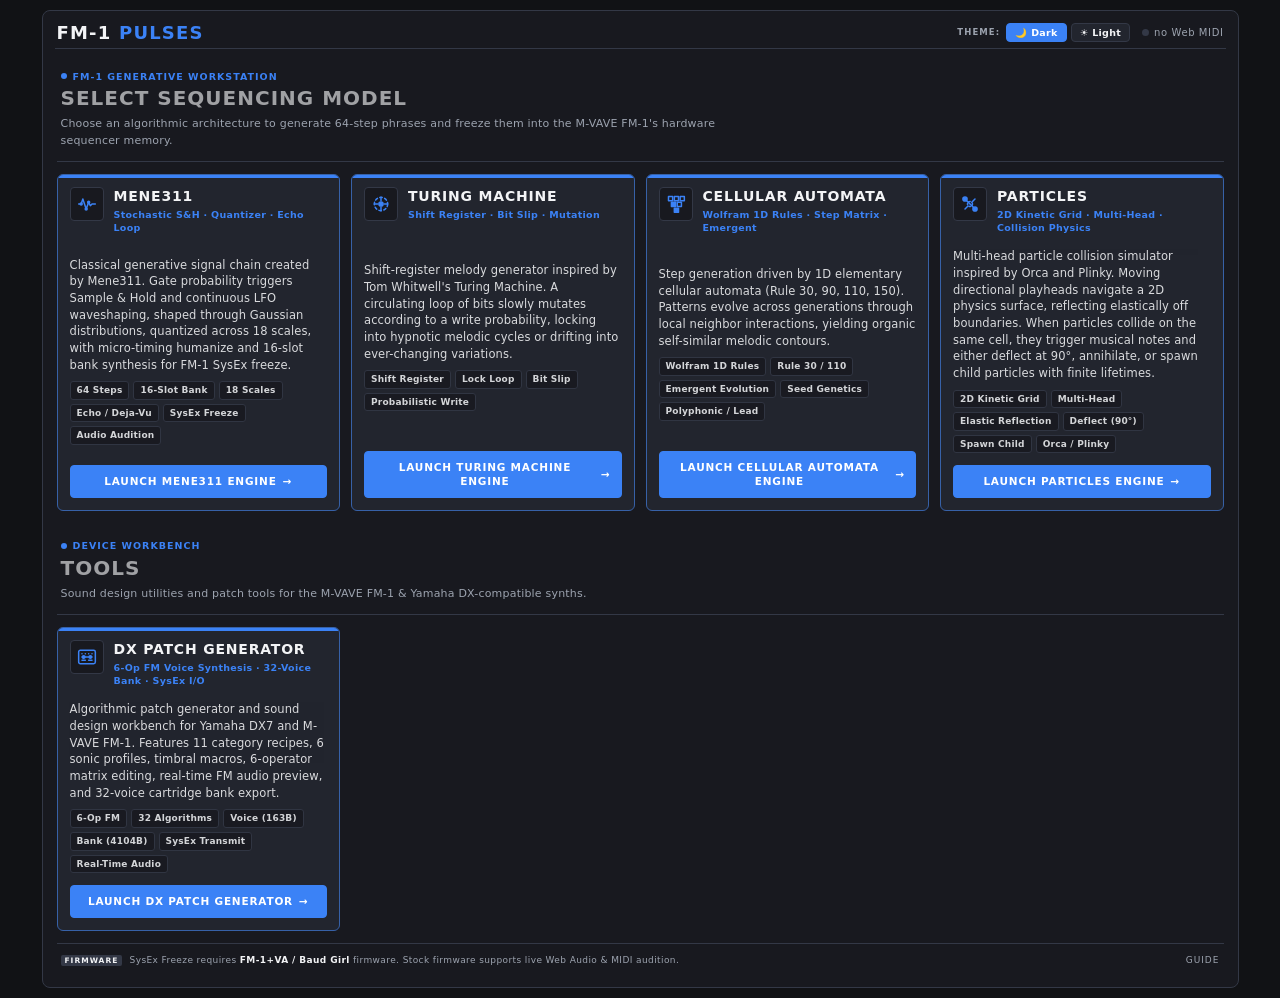
==== index.html @ 76730233 "Remove transpose note, convert LFO wave to stepper readout, and remove feedback pill excess padding" ====
<!doctype html>
<html lang="en" data-theme="dark">
<head>
<meta charset="utf-8">
<meta name="viewport" content="width=device-width, initial-scale=1">
<meta name="theme-color" content="#12101a">
<title>FM-1 Pulses</title>
<link rel="icon" href="data:,">
<link rel="stylesheet" href="css/style.css?v=1">
<link rel="stylesheet" href="css/rack.css?v=4">
<link rel="stylesheet" href="css/dxpatch.css?v=6">
</head>
<body>
<div class="case">
  <header class="brand">
    <div class="brand-left">
      <button type="button" id="btn-back-landing" class="nav-back-btn" title="Return to Sequencer Models" style="display: none;">‹ Models</button>
      <h1>FM-1 <b>PULSES</b></h1>
      <span id="brand-mode-tag" class="brand-mode-tag" style="display: none;">Mene311</span>
    </div>
    <div class="brand-right">
      <div class="themebar"><span class="swatches" id="themes"></span></div>
      <div class="dev">
        <span class="led" id="led"></span>
        <span id="devname">no MIDI</span>
      </div>
    </div>
  </header>

  <!-- LANDING INTERFACE: Model Selection -->
  <section id="view-landing" class="view-landing" aria-label="Sequencing Models">
    <div class="landing-hero">
      <div class="landing-kicker">FM-1 GENERATIVE WORKSTATION</div>
      <h2 class="landing-title">Select Sequencing Model</h2>
      <p class="landing-subtitle">Choose an algorithmic architecture to generate 64-step phrases and freeze them into the M-VAVE FM-1's hardware sequencer memory.</p>
    </div>

    <div id="models-grid" class="models-grid"></div>

    <!-- TOOLS SECTION -->
    <div class="landing-hero landing-tools-hero" style="margin-top: 18px;">
      <div class="landing-kicker">DEVICE WORKBENCH</div>
      <h2 class="landing-title">Tools</h2>
      <p class="landing-subtitle">Sound design utilities and patch tools for the M-VAVE FM-1 &amp; Yamaha DX-compatible synths.</p>
    </div>

    <div id="tools-grid" class="models-grid tools-grid"></div>

    <div class="landing-footer">
      <div class="landing-firmware-note">
        <span class="note-pill">FIRMWARE</span> SysEx Freeze requires <b>FM-1+VA / Baud Girl</b> firmware. Stock firmware supports live Web Audio &amp; MIDI audition.
      </div>
      <div class="landing-footer-actions">
        <a class="glink" href="guide.html">guide</a>
      </div>
    </div>
  </section>

  <!-- SEQUENCER WORKSPACE: Shared Statusrow & Global Settings Bar -->
  <section id="view-workspace" class="view-workspace view-traditional" style="display: none;" aria-label="Sequencer Workspace">
    <div class="statusrow">
      <a class="glink glink-model" id="link-models" href="#models" title="Return to sequencer models">‹ models</a>
      <a class="glink" href="guide.html">guide</a>
      <a class="glink" id="export" title="Download the current state (knobs, seed, locks) as JSON — share it, import it later, reproduce the exact bank.">export</a>
      <a class="glink" id="import" title="Load a state JSON file exported from FM-1 Pulses.">import</a>
      <a class="glink" id="syx" title="Download the whole 16-slot bank as a .syx file — the SysEx messages any FM-1 tool can push to the device.">sysex</a>
      <a class="glink" id="ble" title="Connect the FM-1 over Bluetooth MIDI for cable-free playback. Freeze and device reads still need USB.">bluetooth</a>
      <a class="glink" id="tips" title="Show or hide tooltips — turn them off if the hints cover the panel on a phone.">tips on</a>
      <input type="file" id="importfile" accept=".json,application/json" hidden>
      <button class="glink" id="diag" style="display:none" title="Read the FM-1's settings block, show it, and sync the Tempo knob to the device's BPM. Change one thing on the device itself, read again, and the bytes that move are that setting.">read device</button>
      <span id="status" class="status">loading…</span>
    </div>

    <!-- GLOBAL SETTINGS BAR (Full Width above all other controls) -->
    <div class="sect global-bar" id="global-bar" aria-label="Global Settings">
      <h3>Global</h3>
      <div class="global-bar-body">
        <div class="global-ops">
          <div class="transport global-transport">
            <button id="audition" title="Loop the selected slot (Space)">▶ Play</button>
            <button id="mute" title="Mute / unmute browser audio (M) — starts muted">🔇</button>
          </div>
          <div class="presets global-presets" id="presets">
            <div id="preset-slots" class="preset-slots"></div>
            <button id="freeze" title="Write the pattern into the FM-1 (F)">Freeze</button>
            <button id="clearall" title="Erase pattern on the FM-1">Clear</button>
          </div>
        </div>
        <div class="global-controls" id="global-controls"></div>
      </div>
    </div>

    <!-- NOTES CONTROLS (Full-Width Key, Scale, Quantize & Octave Spread) -->
    <div class="sect notes-bar" id="notes-bar" aria-label="Notes Controls"></div>

    <!-- RHYTHM CONTROLS (Full-Width Euclid & Rhythm Tools) -->
    <div class="sect rhythm-bar" id="rhythm-bar" aria-label="Rhythm Controls"></div>

    <!-- GROOVE ROW (Horizontally Adjacent Humanise & Velocity) -->
    <div class="humanise-velocity-row" id="humanise-velocity-bar" aria-label="Humanise and Velocity Controls"></div>

    <!-- SEQUENCE (Full-Width 16x4 Step Buttons Grid) -->
    <div class="sect sequence-bar" id="sequence" aria-label="Sequence"></div>

    <!-- MODEL 1: MENE311 SEQUENCER -->
    <div id="model-traditional" class="model-view" style="display: none;">
      <div class="layout">
        <div class="module">
          <div class="rack" id="panel"></div>
        </div>

        <div class="display">
          <h2>Pattern <small id="bufinfo"></small> <small id="loopinfo"></small></h2>
          <canvas id="wave" class="wave" height="60"></canvas>
          <div id="editor" class="editor">
            <span class="elab">Step <b id="estep">—</b></span>
            <div class="stepper editor-stepper" title="Step Pitch (Semitones)">
              <button type="button" id="edown" class="stepper-btn dxpatch-stepper-btn" title="Lower this step a semitone (locks it)">‹</button>
              <span id="enote" class="enote">—</span>
              <button type="button" id="eup" class="stepper-btn dxpatch-stepper-btn" title="Raise this step a semitone (locks it)">›</button>
            </div>
            <button id="eclear" title="Empty this step and lock it">✕</button>
            <button id="elock" class="elock" title="Locked steps survive regeneration">🔓</button>
            <button id="eclearlocks" title="Forget every locked step">clear locks</button>
            <span id="lockcount" class="lockcount"></span>
          </div>
        </div>
      </div>
    </div>

    <!-- MODEL 2: CELLULAR AUTOMATA SEQUENCER -->
    <div id="model-cellular" class="model-view" style="display: none;">
      <!-- Populated dynamically by js/cellular.js -->
    </div>

    <!-- MODEL 3: TURING MACHINE SEQUENCER -->
    <div id="model-turing" class="model-view" style="display: none;">
      <!-- Populated dynamically by js/turing.js -->
    </div>

    <!-- MODEL 4: PARTICLES (ORCA / PLINKY COLLISION SIMULATOR) -->
    <div id="model-particles" class="model-view" style="display: none;">
      <!-- Populated dynamically by js/particles.js -->
    </div>
  </section>

  <!-- TOOL: DX PATCH GENERATOR WORKBENCH -->
  <section id="view-dxpatch" class="view-workspace view-dxpatch" style="display: none;" aria-label="DX Patch Generator">
    <div class="statusrow">
      <a class="glink glink-model" id="dxpatch-link-models" href="#models" title="Return to models and tools">‹ tools</a>
      <a class="glink" href="guide.html">guide</a>
      <a class="glink" id="dxpatch-dl-voice" title="Download current voice as 163-byte VCED SysEx file">save voice (.syx)</a>
      <a class="glink" id="dxpatch-dl-bank" title="Download 32-voice cartridge bank as 4104-byte VMEM SysEx file">save bank (.syx)</a>
      <label class="glink" title="Open .syx file (Voice or Bank)" style="cursor: pointer;">
        open .syx
        <input type="file" id="dxpatch-file-input" accept=".syx,application/octet-stream" hidden>
      </label>
    </div>

    <div class="dxpatch-workspace">
      <!-- Left Column: Generator Controls -->
      <aside class="dxpatch-panel dxpatch-panel-left">
        <div class="dxpatch-card">
          <h3 class="dxpatch-heading">Sound Generator</h3>

          <label class="dxpatch-field-label" for="dxpatch-category-select">Category Template</label>
          <select id="dxpatch-category-select" class="dxpatch-select">
            <option value="keys">🎹 Keys / Electric Piano</option>
            <option value="bass">🎸 Bass (Slap / Sub / Acid)</option>
            <option value="pad">🌊 Lush Pad / Strings</option>
            <option value="percussive">🥁 FM Drum / Percussive</option>
            <option value="lead">⚡ Lead Synth</option>
            <option value="bell">🔔 Crystal Bell / Mallet</option>
            <option value="brass">🎺 Brass / Horns</option>
            <option value="pluck">🪕 Pluck / Koto / Guitar</option>
            <option value="fx">🛸 Sci-Fi / FX</option>
            <option value="constrained">📐 Constrained Random</option>
            <option value="random">🎲 Pure Stochastic (Wild)</option>
          </select>

          <label class="dxpatch-field-label" for="dxpatch-profile-select">Sonic Profile Layer</label>
          <select id="dxpatch-profile-select" class="dxpatch-select">
            <option value="none">Neutral (Standard)</option>
            <option value="warm">Warm &amp; Analog (-EXP rolloff)</option>
            <option value="atonal">Atonal &amp; Metallic (Fixed Hz)</option>
            <option value="crisp">Crisp &amp; Glassy (+LIN sparkle)</option>
            <option value="gritty">Gritty &amp; Driven (High FB)</option>
            <option value="ethereal">Ethereal &amp; Ambient (Slow swell)</option>
          </select>

          <label class="dxpatch-field-label" for="dxpatch-force-alg-select">Algorithm Constraint</label>
          <select id="dxpatch-force-alg-select" class="dxpatch-select">
            <option value="">Auto (Category Default)</option>
          </select>
        </div>

        <div class="dxpatch-card">
          <h3 class="dxpatch-heading">Timbral Macros</h3>

          <div class="dxpatch-slider-row">
            <div class="dxpatch-slider-header">
              <span>Brightness</span>
              <span id="dxpatch-val-brightness" class="dxpatch-mono-val">0.60</span>
            </div>
            <input type="range" id="dxpatch-slider-brightness" class="dxpatch-range" min="0" max="1" step="0.05" value="0.6" />
          </div>

          <div class="dxpatch-slider-row">
            <div class="dxpatch-slider-header">
              <span>Dissonance</span>
              <span id="dxpatch-val-dissonance" class="dxpatch-mono-val">0.00</span>
            </div>
            <input type="range" id="dxpatch-slider-dissonance" class="dxpatch-range" min="0" max="1" step="0.05" value="0.0" />
          </div>

          <div class="dxpatch-slider-row">
            <div class="dxpatch-slider-header">
              <span>Env Speed</span>
              <span id="dxpatch-val-env-speed" class="dxpatch-mono-val">0.50</span>
            </div>
            <input type="range" id="dxpatch-slider-env-speed" class="dxpatch-range" min="0" max="1" step="0.05" value="0.5" />
          </div>

          <div class="dxpatch-slider-row">
            <div class="dxpatch-slider-header">
              <span>Detune</span>
              <span id="dxpatch-val-detune" class="dxpatch-mono-val">0.30</span>
            </div>
            <input type="range" id="dxpatch-slider-detune" class="dxpatch-range" min="0" max="1" step="0.05" value="0.3" />
          </div>

          <div class="dxpatch-slider-row">
            <div class="dxpatch-slider-header">
              <span>Mutation Rate</span>
              <span id="dxpatch-val-mutation" class="dxpatch-mono-val">0.20</span>
            </div>
            <input type="range" id="dxpatch-slider-mutation" class="dxpatch-range" min="0.05" max="1" step="0.05" value="0.2" />
          </div>
        </div>

        <div class="dxpatch-card">
          <button id="dxpatch-btn-generate" class="dxpatch-btn-block primary" title="Generate new patch (Space)">
            <span>🎲 Generate Patch</span> <kbd>Space</kbd>
          </button>
          <button id="dxpatch-btn-mutate" class="dxpatch-btn-block warning" title="Mutate current voice (M)">
            <span>🧬 Mutate Voice</span> <kbd>M</kbd>
          </button>
          <button id="dxpatch-btn-add-bank" class="dxpatch-btn-block" title="Store voice into active bank slot (B)">
            <span>📥 Save to Bank Slot</span> <kbd>B</kbd>
          </button>
        </div>

        <div class="dxpatch-card">
          <h3 class="dxpatch-heading">Hardware &amp; SysEx</h3>
          <div class="dxpatch-btn-grid-2">
            <button id="dxpatch-btn-send-patch" class="dxpatch-btn-sm" title="Send 163-byte VCED SysEx to FM-1">📤 Send Voice (163B)</button>
            <button id="dxpatch-btn-send-bank" class="dxpatch-btn-sm" title="Send 4104-byte VMEM SysEx to FM-1">📦 Send Bank (4104B)</button>
          </div>

          <div style="display:flex; justify-content:space-between; align-items:center; margin-top:6px; font-size:10px; color:var(--dim);">
            <label style="display:flex; align-items:center; gap:5px; cursor:pointer;" title="Automatically send 163B VCED SysEx on generate/mutate">
              <input type="checkbox" id="dxpatch-chk-auto-send" checked />
              <span>Auto-Send SysEx</span>
            </label>
            <label style="display:flex; align-items:center; gap:4px;">
              <span>Ch:</span>
              <select id="dxpatch-midi-channel-select" class="dxpatch-select" style="width: auto; padding: 1px 4px;">
                <option value="0">1</option><option value="1">2</option><option value="2">3</option><option value="3">4</option>
                <option value="4">5</option><option value="5">6</option><option value="6">7</option><option value="7">8</option>
                <option value="8">9</option><option value="9">10</option><option value="10">11</option><option value="11">12</option>
                <option value="12">13</option><option value="13">14</option><option value="14">15</option><option value="15">16</option>
              </select>
            </label>
          </div>

          <div style="margin-top:6px;">
            <label class="dxpatch-field-label" for="dxpatch-audition-mode-select">Audition Audio</label>
            <select id="dxpatch-audition-mode-select" class="dxpatch-select">
              <option value="auto">Auto (FM-1 if connected, else Browser)</option>
              <option value="browser">Browser FM Synth Only</option>
              <option value="hardware">M-VAVE FM-1 Hardware Only</option>
              <option value="both">Both (Browser + FM-1)</option>
            </select>
          </div>

          <div class="dxpatch-btn-grid-2" style="margin-top:8px;">
            <button id="dxpatch-btn-dl-voice" class="dxpatch-btn-sm" title="Download 163-byte single voice SysEx">💾 Voice .syx</button>
            <button id="dxpatch-btn-dl-patch-bank" class="dxpatch-btn-sm" title="Download 4104-byte cartridge with this voice in Slot 1">💾 Cart .syx</button>
          </div>
          <div class="dxpatch-file-drop" id="dxpatch-drop-area">
            <span>📂 Drop or click to load <code>.syx</code></span>
          </div>
        </div>
      </aside>

      <!-- Center Column: Voice Inspector & 6-Op Matrix -->
      <div class="dxpatch-panel dxpatch-panel-center">
        <!-- Voice Header Card -->
        <div class="dxpatch-voice-header">
          <div class="dxpatch-title-group">
            <span class="dxpatch-micro-label">VOICE NAME (10 CHARS)</span>
            <input type="text" id="dxpatch-name-input" class="dxpatch-name-input" maxlength="10" value="INIT VOICE" spellcheck="false" />
          </div>

          <div class="dxpatch-param-pill">
            <span class="dxpatch-micro-label">FEEDBACK</span>
            <div class="dxpatch-stepper">
              <button type="button" id="dxpatch-fb-prev" class="dxpatch-stepper-btn" title="Decrease Feedback (0–7)">‹</button>
              <input type="number" id="dxpatch-fb-input" min="0" max="7" value="0" class="dxpatch-stepper-input" title="Feedback (0–7)" />
              <button type="button" id="dxpatch-fb-next" class="dxpatch-stepper-btn" title="Increase Feedback (0–7)">›</button>
            </div>
          </div>

          <div class="dxpatch-param-pill">
            <span class="dxpatch-micro-label">TRANSPOSE</span>
            <div class="dxpatch-stepper">
              <button type="button" id="dxpatch-transpose-prev" class="dxpatch-stepper-btn" title="Decrease Transpose (0–48)">‹</button>
              <input type="number" id="dxpatch-transpose-input" min="0" max="48" value="24" class="dxpatch-stepper-input" title="Transpose (0–48 semitones)" />
              <button type="button" id="dxpatch-transpose-next" class="dxpatch-stepper-btn" title="Increase Transpose (0–48)">›</button>
            </div>
          </div>

          <div class="dxpatch-param-pill">
            <span class="dxpatch-micro-label">LFO WAVE</span>
            <div class="dxpatch-stepper" title="LFO Waveform (use buttons or wheel)">
              <button type="button" id="dxpatch-lfo-wave-prev" class="dxpatch-stepper-btn" title="Previous LFO Waveform">‹</button>
              <span id="dxpatch-lfo-wave" class="dxpatch-stepper-val" title="LFO Waveform">Triangle</span>
              <button type="button" id="dxpatch-lfo-wave-next" class="dxpatch-stepper-btn" title="Next LFO Waveform">›</button>
            </div>
          </div>

          <div class="dxpatch-param-pill">
            <span class="dxpatch-micro-label">LFO SPD / PMD</span>
            <div class="dxpatch-lfo-steppers-wrap">
              <div class="dxpatch-stepper" title="LFO Speed (0–99)">
                <button type="button" id="dxpatch-lfo-spd-prev" class="dxpatch-stepper-btn" title="Decrease Speed">‹</button>
                <input type="number" id="dxpatch-lfo-speed" min="0" max="99" value="35" class="dxpatch-stepper-input" title="LFO Speed (0–99)" />
                <button type="button" id="dxpatch-lfo-spd-next" class="dxpatch-stepper-btn" title="Increase Speed">›</button>
              </div>
              <div class="dxpatch-stepper" title="Pitch Mod Depth (0–99)">
                <button type="button" id="dxpatch-lfo-pmd-prev" class="dxpatch-stepper-btn" title="Decrease Pitch Mod Depth">‹</button>
                <input type="number" id="dxpatch-lfo-pmd" min="0" max="99" value="0" class="dxpatch-stepper-input" title="Pitch Mod Depth (0–99)" />
                <button type="button" id="dxpatch-lfo-pmd-next" class="dxpatch-stepper-btn" title="Increase Pitch Mod Depth">›</button>
              </div>
            </div>
          </div>
        </div>

        <!-- Visualizer Grid -->
        <div class="dxpatch-viz-grid">
          <div class="dxpatch-card">
            <div class="dxpatch-card-header">
              <span id="dxpatch-alg-card-title" class="dxpatch-card-title dxpatch-alg-title-wrap">
                <span>Algorithm</span>
                <span class="dxpatch-stepper">
                  <button type="button" id="dxpatch-alg-prev" class="dxpatch-stepper-btn" title="Previous Algorithm (1–32)">‹</button>
                  <input type="number" id="dxpatch-alg-input" min="1" max="32" value="1" class="dxpatch-alg-input" title="Algorithm (1–32)" />
                  <button type="button" id="dxpatch-alg-next" class="dxpatch-stepper-btn" title="Next Algorithm (1–32)">›</button>
                </span>
              </span>
            </div>
            <div class="dxpatch-alg-body">
              <canvas id="dxpatch-alg-canvas" width="220" height="125"></canvas>
              <div class="dxpatch-alg-meta">
                <span id="dxpatch-alg-desc"></span>
                <div class="dxpatch-alg-roles">
                  <div><span class="dxpatch-badge badge-carrier">Carriers</span> <span id="dxpatch-alg-carriers-list" class="dxpatch-mono-val"></span></div>
                  <div><span class="dxpatch-badge badge-mod">Modulators</span> <span id="dxpatch-alg-mods-list" class="dxpatch-mono-val"></span></div>
                </div>
              </div>
            </div>
          </div>

          <div class="dxpatch-card">
            <div class="dxpatch-card-header">
              <span class="dxpatch-card-title">Operator Envelopes (R1–R4 / L1–L4)</span>
              <span class="dxpatch-card-hint">
                <span style="color:#22c55e;">● Carrier</span> &nbsp;
                <span style="color:#f59e0b;">● Modulator</span>
              </span>
            </div>
            <canvas id="dxpatch-env-canvas" width="460" height="125"></canvas>
          </div>
        </div>

        <!-- 6-Operator Parameter Matrix Table -->
        <div class="dxpatch-card">
          <div class="dxpatch-card-header">
            <span class="dxpatch-card-title">6-Operator FM Matrix</span>
            <span class="dxpatch-card-hint">Click / drag numbers to edit live (OP6 → OP1)</span>
          </div>
          <div class="dxpatch-ops-wrap">
            <table class="dxpatch-ops-table">
              <thead>
                <tr>
                  <th title="Operator number (OP1–OP6) & enable/mute toggle">OP</th>
                  <th title="FM routing role: Carrier (audible output) or Modulator (modulates other operators)">ROLE</th>
                  <th title="Output level (0–99): Carrier loudness or Modulator modulation index">LEVEL</th>
                  <th title="Oscillator mode: Frequency Ratio (tracks keyboard) or Fixed Frequency (Hz)">MODE</th>
                  <th title="Frequency coarse multiplier: 0–31 (Ratio mode) or 10^N (Fixed mode)">COARSE</th>
                  <th title="Frequency fine fraction (0–99): micro-tuning added to coarse value">FINE</th>
                  <th title="Effective frequency: harmonic multiple ratio or absolute frequency in Hz">RATIO/HZ</th>
                  <th title="Detune offset (0–14): microtonal pitch offset (-7 to +7, 7 = center)">DETUNE</th>
                  <th title="Velocity sensitivity (0–7): responsiveness of level to key velocity">VEL</th>
                  <th title="Keyboard rate scaling (0–7): speeds up envelope at higher pitches">RS</th>
                  <th title="Envelope Rate 1 (0–99): attack speed (99 = fastest / instantaneous)">R1</th>
                  <th title="Envelope Rate 2 (0–99): initial decay speed toward Level 2">R2</th>
                  <th title="Envelope Rate 3 (0–99): secondary decay speed toward Level 3">R3</th>
                  <th title="Envelope Rate 4 (0–99): release speed after key-off toward Level 4">R4</th>
                  <th title="Envelope Level 1 (0–99): attack peak level">L1</th>
                  <th title="Envelope Level 2 (0–99): decay level after Rate 1">L2</th>
                  <th title="Envelope Level 3 (0–99): sustain level held during note gate">L3</th>
                  <th title="Envelope Level 4 (0–99): release rest level after note off">L4</th>
                </tr>
              </thead>
              <tbody id="dxpatch-ops-tbody"></tbody>
            </table>
          </div>
        </div>

        <!-- Audition Keyboard -->
        <div class="dxpatch-card">
          <div class="dxpatch-card-header">
            <span class="dxpatch-card-title">Interactive Audition Keyboard</span>
            <span class="dxpatch-card-hint">Click keys or use keys A–K (W E T Y U for sharps)</span>
          </div>
          <div id="dxpatch-piano-keyboard" class="dxpatch-keyboard-wrap"></div>
        </div>
      </div>

      <!-- Right Column: 32-Voice Bank Manager -->
      <aside class="dxpatch-panel dxpatch-panel-right">
        <div class="dxpatch-card">
          <div class="dxpatch-card-header">
            <h3 class="dxpatch-heading" style="margin:0;">32-Voice Bank</h3>
            <span id="dxpatch-bank-slot-indicator" class="dxpatch-badge badge-carrier">Slot 01</span>
          </div>
          <div class="dxpatch-btn-grid-2">
            <button id="dxpatch-btn-fill-bank" class="dxpatch-btn-sm" title="Generate 32 voices of current category">⚡ Fill 32</button>
            <button id="dxpatch-btn-fill-mixed-bank" class="dxpatch-btn-sm" title="Generate 32 mixed-category voices">🌈 Mixed 32</button>
          </div>
          <button id="dxpatch-btn-export-bank" class="dxpatch-btn-block primary" style="margin-top:6px; font-size:10px;">
            <span>📦 Download Bank (.syx)</span>
          </button>
          <div id="dxpatch-bank-list" class="dxpatch-bank-list" style="margin-top:8px;"></div>
        </div>
      </aside>
    </div>

    <div style="font-size:10px; color:var(--dim); padding:4px 2px; display:flex; justify-content:space-between;">
      <span id="dxpatch-status-message">Ready. Click keys to audition, or press Space to generate.</span>
      <span><kbd>Space</kbd> Generate &nbsp; <kbd>M</kbd> Mutate &nbsp; <kbd>B</kbd> To Bank</span>
    </div>
  </section>
</div>
<script type="module" src="js/rack.js?v=8"></script>
</body>
</html>
---- css/style.css ----
/* FM-1 Pulses — themes are the FM-1's OWN seven, decoded from its firmware
   (`BGTHEME` table, baudgirl_092_app.bin @ 0x8ecbc: each entry = 12-byte name
   + 4 RGB565 colours = accent, tint, dark bg, mid). */

:root, [data-theme="dark"] {
  --bg: #111215;
  --panel: #18191f;
  --panel2: #22252e;
  --line: #333846;
  --line-focus: #4b5264;
  --fg: #f3f4f6;
  --dim: #9ca3af;
  --accent: #3b82f6;
  --accent2: #60a5fa;
  --ok: #22c55e;
  --err: #ef4444;
}

[data-theme="light"] {
  --bg: #f3f4f6;
  --panel: #ffffff;
  --panel2: #e5e7eb;
  --line: #d1d5db;
  --line-focus: #9ca3af;
  --fg: #111827;
  --dim: #4b5563;
  --accent: #2563eb;
  --accent2: #1d4ed8;
  --ok: #16a34a;
  --err: #dc2626;
}

* { box-sizing: border-box; }
html, body { margin: 0; }
body {
  background: var(--bg); color: var(--fg);
  font: 14px/1.5 ui-monospace, SFMono-Regular, Menlo, Consolas, monospace;
  display: flex; flex-direction: column; min-height: 100vh;
  transition: background .25s, color .25s;
}

header {
  display: flex; align-items: center; justify-content: space-between; gap: 12px;
  padding: 10px 16px; border-bottom: 1px solid var(--line); background: var(--panel);
  position: sticky; top: 0; z-index: 5; flex-wrap: wrap;
}
h1 { font-size: 15px; margin: 0; font-weight: 600; letter-spacing: .5px; }
h1 span { color: var(--accent); }
h1 small { color: var(--dim); font-weight: 400; margin-left: 8px; font-size: 11px; }
.midi { display: flex; align-items: center; gap: 10px; flex-wrap: wrap; }
.status { font-size: 12px; color: var(--dim); }
.status.ok { color: var(--ok); }
.status.err { color: var(--err); }

main { flex: 1; padding: 14px 16px 120px; max-width: 1180px; width: 100%; margin: 0 auto; }

h2 {
  font-size: 11px; text-transform: uppercase; letter-spacing: 1.2px;
  color: var(--fg); opacity: .62; margin: 16px 0 8px; font-weight: 600;
}
h2 small { text-transform: none; letter-spacing: 0; color: var(--dim); font-weight: 400; }

.grid { display: grid; grid-template-columns: repeat(auto-fill, minmax(330px, 1fr)); gap: 6px 20px; }
.ctl { display: grid; grid-template-columns: 82px 1fr 58px 42px; align-items: center; gap: 8px; padding: 3px 0; }
.ctl > span { color: var(--fg); opacity: .62; font-size: 12px; }
.ctl > .span2 { grid-column: 2 / -1; }
.ctl > b { text-align: left; color: var(--accent); font-weight: 500; font-size: 11px; font-variant-numeric: tabular-nums; white-space: nowrap; }

input[type=range] { -webkit-appearance: none; appearance: none; width: 100%; height: 18px; background: none; }
input[type=range]::-webkit-slider-runnable-track { height: 4px; background: var(--line); border-radius: 2px; }
input[type=range]::-moz-range-track { height: 4px; background: var(--line); border-radius: 2px; }
input[type=range]::-webkit-slider-thumb {
  -webkit-appearance: none; width: 14px; height: 14px; margin-top: -5px; border-radius: 50%;
  background: var(--accent); border: 0; cursor: pointer;
}
input[type=range]::-moz-range-thumb { width: 14px; height: 14px; border-radius: 50%; background: var(--accent); border: 0; cursor: pointer; }

select, button {
  font: inherit; color: var(--fg); background: var(--panel2);
  border: 1px solid var(--line); border-radius: 6px; padding: 5px 9px; cursor: pointer;
}
input[type=number] {
  font: inherit; color: var(--fg); background: var(--panel2); border: 1px solid var(--line);
  border-radius: 6px; padding: 4px 6px; width: 100%; text-align: right;
  font-variant-numeric: tabular-nums;
}
input[type=number]:focus { outline: none; border-color: var(--accent); }
input[type=checkbox].chk { width: 18px; height: 18px; accent-color: var(--accent); justify-self: start; margin: 0; cursor: pointer; }
select { width: 100%; }
button:hover { border-color: var(--accent); }
button:focus-visible, select:focus-visible, input:focus-visible { outline: 2px solid var(--accent); outline-offset: 2px; }
button.primary { background: var(--accent); color: var(--bg); border-color: var(--accent); font-weight: 600; }
button.primary:hover { opacity: 0.92; }
button.playing { background: var(--err); color: var(--bg); border-color: var(--err); font-weight: 600; }
button.danger { color: var(--err); }
button.danger:hover { border-color: var(--err); }

/* ---- bank strip: 16 slots, each a mini 8x8 step map ---- */
.banksec { margin-top: 12px; }
.bank { display: grid; grid-template-columns: repeat(16, 1fr); gap: 6px; }
.bankcell {
  display: flex; flex-direction: column; align-items: center; gap: 4px;
  padding: 6px 4px; background: var(--panel); border: 1px solid var(--line);
  border-radius: 8px; cursor: pointer; font: inherit;
}
.bankcell:hover { border-color: var(--dim); }
.bankcell.sel { border-color: var(--accent); outline: 2px solid var(--accent); outline-offset: 1px; }
.bankcell .bn { font-size: 10px; color: var(--dim); }
.bankcell.sel .bn { color: var(--accent); font-weight: 600; }
.bankcell .mini { display: grid; grid-template-columns: repeat(8, 1fr); gap: 1px; width: 100%; }
.bankcell .mini i { aspect-ratio: 1 / 1; border-radius: 50%; background: var(--line); opacity: .55; }
.bankcell .mini i.on { background: var(--accent); opacity: 1; }
/* loop steps are HIGHLIGHTED, not darkened: rests lift out of the dim, notes keep full accent */
.bankcell .mini i.loop { background: color-mix(in srgb, var(--accent) 35%, transparent); opacity: 1; }
.bankcell .mini i.loop.on { background: var(--accent); }
.bankcell .mini i.loopstart { background: color-mix(in srgb, var(--accent) 60%, transparent); opacity: 1; }
.bankcell .mini i.loopstart.on { background: var(--accent); }
.bankcell .bc { font-size: 9px; color: var(--dim); }

/* ---- phrase step grid: each step is a circle, like the FM-1's LEDs ---- */
.buffer { margin-top: 8px; }
.steps {
  display: grid; grid-template-columns: repeat(16, 1fr); gap: 8px;
  background: var(--panel); border: 1px solid var(--line); border-radius: 12px; padding: 14px;
}
.cell {
  aspect-ratio: 1 / 1; border-radius: 28%; display: flex; align-items: center; justify-content: center;
  font-size: 10px; background: var(--panel2); color: var(--fg);
  border: 1px solid var(--line); user-select: none;
  transition: opacity .1s ease, background-color .1s ease;
}
.cell.on {
  background: var(--accent); color: #ffffff; border-color: var(--accent); font-weight: 700;
  opacity: var(--vel-alpha, 1);
}
.cell.off { opacity: .45; }
.cell.now { outline: 2px solid var(--fg); outline-offset: 1px; opacity: 1 !important; }
.cell.locked { border-color: var(--fg); border-style: dashed; }
.cell.edit { outline: 2px solid var(--accent); outline-offset: 1px; opacity: 1 !important; }

/* step editor bar */
.editor {
  display: flex; align-items: center; gap: 8px; flex-wrap: wrap;
  margin-top: 8px; padding: 8px 10px; background: var(--panel);
  border: 1px solid var(--line); border-radius: 10px; font-size: 12px;
}
.editor .elab { color: var(--fg); opacity: .62; }
.editor .elab b { color: var(--accent); }
.editor .enote { color: var(--accent); font-weight: 600; min-width: 52px; }
.editor button { padding: 4px 9px; }
.editor .elock.on { border-color: var(--accent2); color: var(--accent2); }
.editor .lockcount { color: var(--dim); margin-left: auto; }

footer {
  display: flex; justify-content: space-between; gap: 12px; flex-wrap: wrap;
  padding: 12px 16px; border-top: 1px solid var(--line); background: var(--panel);
  position: sticky; bottom: 0;
}
.group { display: flex; align-items: center; gap: 8px; flex-wrap: wrap; }
.slotpick, .themepick { color: var(--dim); font-size: 12px; display: flex; align-items: center; gap: 6px; }
.slotpick select { width: auto; }

/* theme menu — one round swatch per FM-1 theme */
.theme-menu { display: flex; gap: 6px; align-items: center; }
.swatch {
  width: 22px; height: 22px; padding: 0; border-radius: 50%;
  border: 2px solid var(--line); cursor: pointer;
}
.swatch:hover { border-color: var(--dim); }
.swatch:focus-visible { outline: 2px solid var(--accent); outline-offset: 2px; }
.swatch.active { border-color: var(--fg); outline: 2px solid var(--fg); outline-offset: 2px; }

.hint { color: var(--fg); opacity: .6; font-size: 11px; }
a.guide { color: var(--dim); text-decoration: none; font-size: 12px; }
a.guide:hover { color: var(--accent); }

@media (max-width: 640px) {
  .ctl { grid-template-columns: 74px 1fr 54px 38px; gap: 6px; }
  .steps { grid-template-columns: repeat(8, 1fr); }
  .bank { grid-template-columns: repeat(8, 1fr); }
}

@media (prefers-reduced-motion: reduce) {
  *, *::before, *::after {
    animation-duration: 0.001ms !important;
    animation-iteration-count: 1 !important;
    transition-duration: 0.001ms !important;
  }
}
---- css/rack.css ----
/* rack.css — one enclosure, knobs on top, pattern display below (portrait) or beside
   it (landscape). Panel is monochrome; the theme accent is reserved for live state.
   Reuses the FM-1 theme variables from style.css. */

:root {
  --font-system: system-ui, -apple-system, BlinkMacSystemFont, "Segoe UI", Roboto, Helvetica, Arial, sans-serif;
  --font-mono: ui-monospace, SFMono-Regular, Menlo, Monaco, Consolas, "Liberation Mono", "Courier New", monospace;
}

body {
  padding: 12px;
  font-family: var(--font-system);
  line-height: 1.4;
  -webkit-font-smoothing: antialiased;
  -moz-osx-font-smoothing: grayscale;
}

:focus-visible {
  outline: 2px solid var(--accent);
  outline-offset: 2px;
}

@media (prefers-reduced-motion: reduce) {
  *, *::before, *::after {
    animation-duration: 0.001ms !important;
    animation-iteration-count: 1 !important;
    transition-duration: 0.001ms !important;
    transform: none !important;
  }
}

/* ---- panel grid: everything sits on the same 6-rail column ---- */
.rack {
  display: grid;
  grid-template-columns: repeat(6, minmax(0, 1fr));
  gap: 7px;
  align-items: start;
}
/* Sections draw their box with an inset shadow, NOT a border/padding: a real
   border would consume width, and a 2-rail box and a 6-rail box then produce
   different cell widths so the rails would not line up. Shadows cost no layout. */
.sect {
  border-radius: 6px;
  background-color: var(--panel2);
  border: 1px solid var(--line);
  padding: 8px 10px;
  min-width: 0;
  display: flex;
  flex-direction: column;
}
.sect > h3 {
  margin: 0 0 8px 0;
  padding: 0 0 4px 0;
  font-size: 10px;
  letter-spacing: 1.2px;
  text-transform: uppercase;
  color: var(--fg);
  font-weight: 700;
  border-bottom: 1px solid var(--line);
  line-height: 1.2;
}
/* the internal gap MUST equal the panel gap, or the rails drift */
.sgrid {
  flex: 1 1 auto;
  min-width: 0;
  display: grid;
  gap: 5px 6px;
  align-items: center;
}
.sgrid hr {
  grid-column: 1 / -1;
  border: 0;
  border-top: 1px solid var(--line);
  margin: 2px 0;
  width: 100%;
}

/* controls scale with the rail so 6 columns fit a phone too */
.rack *, .rack *::before, .rack *::after { box-sizing: border-box; }
.sgrid > * { max-width: 100%; min-width: 0; }
.knob { min-width: 0; }
.knob svg { width: 100%; height: auto; }
.knob.k-lg svg { max-width: 60px; }
.knob.k-md svg { max-width: 52px; }
.knob.k-sm svg { max-width: 44px; }
.k-lab { max-width: 100%; }
/* a rotary switch shows a name, not a number, and names are longer */
.k-smallval .k-val { font-size: 9.5px; font-weight: 700; letter-spacing: .2px; }
/* Every control must fit ONE rail. */
.sel { width: calc(100% - 8px); min-width: 0; margin-inline: auto; }
.sw { width: calc(100% - 8px); margin: 0 auto; }
.sw-body { max-width: 100%; width: 100%; }
.sw-arrow { flex: 0 0 auto; padding: 5px 2px 6px; }
.toggle {
  width: calc(100% - 8px); margin-inline: auto;
  font-size: 9.5px; letter-spacing: .4px; padding: 6px 7px;
  white-space: nowrap; overflow: hidden; text-overflow: ellipsis;
}
.sw-val {
  flex: 1 1 auto; min-width: 0;
  height: 23px; line-height: 1.1;
  display: flex; align-items: center; justify-content: center;
  font-size: 9.5px; color: var(--fg); padding: 5px 1px 6px;
  text-align: center; word-break: break-word; overflow: hidden;
  font-variant-numeric: tabular-nums;
}

.layout { display: block; }
.module { display: flex; flex-direction: column; }

/* ---- clean accessible enclosure ---- */
.case {
  width: 100%;
  max-width: 470px;
  margin: 0 auto;
  background-color: var(--panel);
  border: 1px solid var(--line);
  border-radius: 8px;
  padding: 12px;
}

.brand {
  display: flex; align-items: center; justify-content: space-between; gap: 10px;
  padding: 0 2px 6px; border-bottom: 1px solid var(--line);
  flex-wrap: wrap;
}
.brand-left {
  display: flex; align-items: center; gap: 8px; flex-wrap: wrap; min-width: 0;
}
.brand-right {
  display: flex; align-items: center; gap: 12px; margin-left: auto; flex-wrap: wrap;
}
/* the title is the product name: it should be the loudest thing in the header */
.brand h1 {
  font-size: 18px; margin: 0; letter-spacing: 1.2px; font-weight: 700;
  color: var(--fg); line-height: 1; white-space: nowrap;
}
.brand h1 b { color: var(--accent); }

.nav-back-btn {
  display: inline-flex; align-items: center; gap: 4px;
  background: var(--panel2); color: var(--fg);
  border: 1px solid var(--line); border-radius: 4px;
  font-family: inherit; font-size: 9.5px; font-weight: 700;
  letter-spacing: 0.8px; text-transform: uppercase;
  padding: 4px 8px; cursor: pointer; line-height: 1.2;
  transition: all .15s ease;
}
.nav-back-btn:hover {
  background: var(--line); border-color: var(--accent);
  color: var(--accent);
}
.nav-back-btn:focus-visible {
  outline: 2px solid var(--accent); outline-offset: 1px;
}

.brand-mode-tag {
  display: inline-block; font-size: 9px; font-weight: 700;
  letter-spacing: 0.8px; text-transform: uppercase;
  color: var(--accent); background: color-mix(in srgb, var(--accent) 15%, transparent);
  border: 1px solid color-mix(in srgb, var(--accent) 45%, transparent);
  border-radius: 3px; padding: 2px 6px; line-height: 1;
}

/* MIDI status is a small readout, not a form control */
.brand .dev {
  display: flex; align-items: center; gap: 5px; min-width: 0;
  font-size: 10px; letter-spacing: .6px; color: var(--dim);
}
.brand .dev #devname { overflow: hidden; text-overflow: ellipsis; white-space: nowrap; max-width: 42vw; }
.brand .led { width: 7px; height: 7px; border-radius: 50%; background: var(--line); flex: 0 0 auto; }
.brand .led.ok { background: var(--accent); }

.statusrow { display: flex; justify-content: space-between; align-items: baseline; gap: 8px; padding: 3px 2px 6px; }
.statusrow .glink { flex: 0 0 auto; font-size: 9.5px; letter-spacing: 0.5px; text-transform: uppercase; color: var(--dim); text-decoration: none; }
.statusrow .glink:hover { color: var(--accent); }
.statusrow .glink.glink-model { font-weight: 700; color: var(--accent); }
/* the status text fills the leftover width and ellipsizes, so the links on the
   left never move when the message length changes */
.statusrow .status { flex: 1 1 auto; min-width: 0; text-align: right; font-size: 9.5px; letter-spacing: 0.3px; color: var(--dim); overflow: hidden; text-overflow: ellipsis; white-space: nowrap; }
.statusrow .status.ok { color: var(--fg); }
.statusrow .status.err { color: var(--err); }

/* ---- Landing Interface (Model Selection) ---- */
.view-landing {
  padding: 10px 2px 6px;
  animation: landingFadeIn .22s ease-out;
}
@keyframes landingFadeIn {
  from { opacity: 0; transform: translateY(4px); }
  to { opacity: 1; transform: translateY(0); }
}

.landing-hero {
  padding: 6px 4px 12px;
  border-bottom: 1px solid var(--line);
  margin-bottom: 12px;
}
.landing-kicker {
  display: inline-flex; align-items: center; gap: 6px;
  font-size: 9.5px; font-weight: 700; letter-spacing: 1px;
  text-transform: uppercase; color: var(--accent);
  margin-bottom: 4px;
}
.landing-kicker::before {
  content: ""; width: 6px; height: 6px; border-radius: 50%;
  background: var(--accent);
}
.landing-title {
  font-size: 20px; font-weight: 700; letter-spacing: 1px;
  text-transform: uppercase; margin: 0 0 6px; color: var(--fg);
  line-height: 1.15;
}
.landing-subtitle {
  font-size: 11px; line-height: 1.5; color: var(--dim);
  margin: 0; max-width: 680px; letter-spacing: .2px;
}

.models-grid {
  display: grid;
  grid-template-columns: repeat(auto-fill, minmax(280px, 1fr));
  gap: 11px;
  margin-bottom: 12px;
}

.model-card {
  background: var(--panel2);
  border: 1px solid var(--line);
  border-radius: 6px;
  padding: 12px;
  display: flex; flex-direction: column; justify-content: space-between;
  position: relative; overflow: hidden;
  transition: border-color .18s, transform .18s;
}

.model-card.is-active {
  border-color: color-mix(in srgb, var(--accent) 55%, var(--line));
  cursor: pointer;
}
.model-card.is-active::before {
  content: ""; position: absolute; top: 0; left: 0; right: 0;
  height: 3px; background: var(--accent);
}
.model-card.is-active:hover {
  transform: translateY(-2px);
  border-color: var(--accent);
}

.model-card.is-wip {
  opacity: .75;
  border: 1px dashed var(--line);
}
.model-card.is-wip:hover {
  opacity: .95;
  border-color: var(--dim);
}

.model-card-top {
  display: flex; align-items: flex-start; gap: 10px;
  margin-bottom: 8px;
}
.model-icon-wrap {
  flex: 0 0 34px; width: 34px; height: 34px;
  border-radius: 4px; background: var(--panel);
  border: 1px solid var(--line);
  display: flex; align-items: center; justify-content: center;
  color: var(--accent);
}
.model-card.is-wip .model-icon-wrap {
  color: var(--dim);
}

.model-header-text {
  flex: 1 1 auto; min-width: 0;
}
.model-title-row {
  display: flex; align-items: center; justify-content: space-between; gap: 6px;
}
.model-title {
  margin: 0; font-size: 14px; font-weight: 700; letter-spacing: 0.8px;
  text-transform: uppercase; color: var(--fg);
}
.model-kicker {
  font-size: 9.5px; font-weight: 600; letter-spacing: .3px;
  color: var(--accent); margin-top: 1px;
}
.model-card.is-wip .model-kicker {
  color: var(--dim);
}

.model-badge {
  font-size: 9px; font-weight: 700; letter-spacing: 0.5px;
  text-transform: uppercase; border-radius: 3px; padding: 2px 6px;
  white-space: nowrap; line-height: 1;
}
.badge-active {
  color: var(--ok); background: color-mix(in srgb, var(--ok) 15%, transparent);
  border: 1px solid color-mix(in srgb, var(--ok) 40%, transparent);
}
.badge-wip {
  color: var(--dim); background: var(--panel);
  border: 1px solid var(--line);
}

.model-desc {
  font-size: 11.5px; line-height: 1.45; color: var(--fg); opacity: .88;
  margin: 6px 0 8px; letter-spacing: .1px;
}
.model-tags {
  display: flex; flex-wrap: wrap; gap: 4px; margin-top: 6px;
}
.model-tag {
  font-size: 9px; font-weight: 600; letter-spacing: .2px;
  background: var(--panel); color: var(--dim);
  border: 1px solid var(--line); border-radius: 3px; padding: 2px 6px;
}
.model-card.is-active .model-tag {
  color: var(--fg); opacity: .85;
}

.model-card-footer {
  margin-top: 12px;
}
.model-launch-btn {
  width: 100%; padding: 8px 10px; font-family: inherit; font-size: 10.5px;
  font-weight: 700; letter-spacing: 0.8px; text-transform: uppercase;
  border-radius: 4px; cursor: pointer; display: flex; align-items: center;
  justify-content: center; gap: 6px; outline: none; transition: all .15s ease;
}
.model-launch-btn.primary {
  background: var(--accent); color: #ffffff; border: 1px solid var(--accent);
}
.model-launch-btn.primary:hover {
  background: var(--accent2);
  border-color: var(--accent2);
}
.model-launch-btn.primary:focus-visible {
  outline: 2px solid var(--fg); outline-offset: 2px;
}
.model-launch-btn.disabled {
  background: var(--panel); color: var(--dim); border: 1px solid var(--line);
  cursor: not-allowed; opacity: .7;
}

.landing-footer {
  display: flex; align-items: center; justify-content: space-between;
  flex-wrap: wrap; gap: 10px; padding: 10px 4px 2px;
  border-top: 1px solid var(--line); margin-top: 6px;
}
.landing-firmware-note {
  font-size: 9px; letter-spacing: .4px; color: var(--dim);
  line-height: 1.35; flex: 1 1 300px;
}
.landing-firmware-note .note-pill {
  font-size: 7.5px; font-weight: 700; letter-spacing: 1px;
  background: var(--line); color: var(--fg); padding: 1px 4px;
  border-radius: 2px; margin-right: 4px;
}
.landing-firmware-note b { color: var(--fg); }
.landing-footer-actions {
  display: flex; align-items: center; gap: 12px;
}
.landing-footer-actions .glink {
  font-size: 9px; letter-spacing: 1px; text-transform: uppercase;
  color: var(--dim); text-decoration: none;
}
.landing-footer-actions .glink:hover { color: var(--accent); }

.view-traditional {
  width: 100%; min-width: 0;
  display: block;
}

.knob {
  display: flex; flex-direction: column; align-items: center;
  cursor: ns-resize; touch-action: none; user-select: none;
  outline: none; padding: 1px 2px;
}
.knob:focus-visible .k-cap { stroke: var(--accent); stroke-width: 2; }
.knob svg { display: block; }
.k-tick { stroke: var(--dim); stroke-width: 1.3; opacity: .7; }
.k-tick.major { stroke: var(--fg); stroke-width: 2; opacity: .9; }
.k-base { fill: var(--panel2); stroke: var(--line); stroke-width: 1.5; }
.k-cap { fill: var(--panel); stroke: var(--line); stroke-width: 1.5; }
.k-ptr { stroke: var(--fg); stroke-width: 3.2; stroke-linecap: round; }
.knob:focus-visible .k-ptr,
.knob.dragging .k-ptr { stroke: var(--accent); }
.knob.dragging .k-cap { stroke: var(--accent); }
.k-end { fill: var(--dim); font-size: 11px; font-family: inherit; font-weight: 600; }
.k-lab {
  font-size: 9.5px; letter-spacing: 0.5px; text-transform: uppercase; color: var(--dim);
  text-align: center; line-height: 1.2; max-width: 82px; font-weight: 700;
}
.k-val {
  font-size: 11px; color: var(--fg); font-variant-numeric: tabular-nums;
  line-height: 1.2; text-align: center; margin-top: 1px; font-weight: 600;
}

/* ---- encoder switch (replaces native select) ---- */
/* Fixed width on purpose: the value area must not resize with the option name,
   or a long one like 'smoothRandom' shoves the neighbouring knob sideways. */
.sw { display: flex; flex-direction: column; align-items: center; flex: 0 0 auto; }
.sw-lab {
  font-size: 9.5px; letter-spacing: 0.5px; text-transform: uppercase; color: var(--dim);
  font-weight: 700; margin-bottom: 3px; text-align: center;
}
.sw-body {
  display: flex; align-items: stretch; border: 1px solid var(--line); border-radius: 4px;
  background: var(--panel2); overflow: hidden;
  transition: border-color .12s;
}
.sw-body:focus-within { border-color: var(--accent); }
.sw-arrow {
  font: inherit; font-size: 11px; line-height: 1; color: var(--dim); background: none;
  border: 0; padding: 5px 4px 6px; cursor: pointer; user-select: none;
  transition: all 0.12s;
}
.sw-arrow:hover { color: var(--accent); background: var(--line); }
.sw-arrow:active { background: var(--accent); color: #fff; }
.sw-arrow:focus-visible { outline: 2px solid var(--accent); }

/* ---- generic stepper controls (shared across tools & sequencers) ---- */
.stepper,
.dxpatch-stepper {
  display: inline-flex;
  align-items: center;
  border: 1px solid var(--line);
  border-radius: 4px;
  background: var(--panel2);
  overflow: hidden;
  transition: border-color 0.12s;
}

.stepper:focus-within,
.dxpatch-stepper:focus-within {
  border-color: var(--accent);
}

.stepper-btn,
.dxpatch-stepper-btn {
  background: transparent;
  border: none;
  color: var(--dim);
  font: 700 13px/1 var(--font-mono, monospace);
  padding: 3px 6px;
  cursor: pointer;
  user-select: none;
  transition: all 0.12s;
}

.stepper-btn:hover,
.dxpatch-stepper-btn:hover {
  background: var(--line);
  color: var(--accent);
}

.stepper-btn:active,
.dxpatch-stepper-btn:active {
  background: var(--accent);
  color: #fff;
}

.stepper-btn:focus-visible,
.dxpatch-stepper-btn:focus-visible {
  outline: 2px solid var(--accent);
  outline-offset: -1px;
}

.stepper input[type="number"],
.stepper .stepper-input,
.dxpatch-stepper input[type="number"],
.dxpatch-stepper .dxpatch-stepper-input,
.dxpatch-stepper .dxpatch-alg-input {
  width: 28px;
  background: transparent;
  border: none;
  border-left: 1px solid var(--line);
  border-right: 1px solid var(--line);
  color: var(--accent);
  font: 700 12px var(--font-mono, monospace);
  text-align: center;
  padding: 2px 0;
  border-radius: 0;
  outline: none;
  box-sizing: border-box;
  -moz-appearance: textfield;
}

.stepper input[type="number"]::-webkit-outer-spin-button,
.stepper input[type="number"]::-webkit-inner-spin-button,
.stepper .stepper-input::-webkit-outer-spin-button,
.stepper .stepper-input::-webkit-inner-spin-button,
.dxpatch-stepper input[type="number"]::-webkit-outer-spin-button,
.dxpatch-stepper input[type="number"]::-webkit-inner-spin-button,
.dxpatch-stepper .dxpatch-stepper-input::-webkit-outer-spin-button,
.dxpatch-stepper .dxpatch-stepper-input::-webkit-inner-spin-button,
.dxpatch-stepper .dxpatch-alg-input::-webkit-outer-spin-button,
.dxpatch-stepper .dxpatch-alg-input::-webkit-inner-spin-button {
  -webkit-appearance: none;
  margin: 0;
}

.stepper input[type="number"]:focus,
.stepper .stepper-input:focus,
.dxpatch-stepper input[type="number"]:focus,
.dxpatch-stepper .dxpatch-stepper-input:focus,
.dxpatch-stepper .dxpatch-alg-input:focus {
  background: rgba(255, 255, 255, 0.05);
}

.stepper-select,
.dxpatch-stepper-select {
  background: transparent;
  border: none;
  border-left: 1px solid var(--line);
  border-right: 1px solid var(--line);
  color: var(--fg);
  font: 600 10px/1.2 var(--font-system, sans-serif);
  padding: 2px 4px;
  outline: none;
  cursor: pointer;
  max-width: 82px;
}

.stepper-select option,
.dxpatch-stepper-select option {
  background: var(--panel);
  color: var(--fg);
}

.stepper-val,
.dxpatch-stepper-val {
  display: inline-flex;
  align-items: center;
  justify-content: center;
  padding: 2px 6px;
  min-width: 64px;
  border-left: 1px solid var(--line);
  border-right: 1px solid var(--line);
  color: var(--accent);
  font: 700 11px/1.2 var(--font-mono, monospace);
  text-align: center;
  user-select: none;
  box-sizing: border-box;
}

.editor-stepper {
  display: inline-flex;
  align-items: center;
  margin-right: 4px;
}

.editor-stepper .enote {
  display: inline-block;
  padding: 2px 8px;
  min-width: 44px;
  text-align: center;
  border-left: 1px solid var(--line);
  border-right: 1px solid var(--line);
  color: var(--accent);
  font: 700 12px var(--font-mono, monospace);
  font-variant-numeric: tabular-nums;
}

.rhythm-stepper {
  display: inline-flex;
  align-items: center;
}

.rhythm-stepper .rhythm-num-input {
  border-top: none;
  border-bottom: none;
  border-radius: 0;
  width: 28px;
  height: 22px;
}

.rhythm-stepper .rhythm-select-sm {
  border-top: none;
  border-bottom: none;
  border-radius: 0;
  height: 22px;
}

kbd {
  display: inline-block;
  font-family: var(--font-mono, monospace);
  font-size: 9px;
  font-weight: 700;
  padding: 1px 4px;
  background: var(--panel2);
  border: 1px solid var(--line);
  border-radius: 3px;
  color: var(--dim);
  line-height: 1.2;
}

/* ---- toggle & button wrapper ---- */
.ctrl-wrap {
  display: flex; flex-direction: column; align-items: center; justify-content: flex-start;
  width: 100%; min-width: 0; padding: 1px 2px;
}
.ctrl-wrap .k-lab { margin-bottom: 3px; }
.toggle {
  font: inherit; font-size: 9.5px; letter-spacing: 0.4px; text-transform: uppercase;
  color: var(--fg); background: var(--panel2); border: 1px solid var(--line);
  border-radius: 4px; padding: 6px 9px; cursor: pointer;
  transition: border-color .12s, background-color .12s, color .12s;
}
.toggle:hover { border-color: var(--dim); }
.toggle:focus-visible { outline: 2px solid var(--accent); outline-offset: 1px; }
.sel { display: flex; flex-direction: column; align-items: center; }
.sel span {
  font-size: 9.5px; letter-spacing: 0.5px; text-transform: uppercase; color: var(--dim);
  font-weight: 700; margin-top: 3px;
}
.sel input {
  font: inherit; font-size: 10px; color: var(--fg); background: var(--panel2);
  border: 1px solid var(--line); border-radius: 4px; padding: 5px 3px;
  width: 100%; text-align: center; font-variant-numeric: tabular-nums;
}
.sel input:focus { outline: none; border-color: var(--accent); }
.toggle.on { color: #ffffff; background: var(--accent); border-color: var(--accent); font-weight: 700; }

/* ---- dropdown select ---- */
.dropdown-wrap {
  display: flex; flex-direction: column; align-items: center; justify-content: flex-start;
  width: 100%; min-width: 0; padding: 1px 2px;
}
.dropdown-wrap .k-lab {
  font-size: 9.5px; letter-spacing: 0.5px; text-transform: uppercase; color: var(--dim);
  text-align: center; line-height: 1.2; font-weight: 700; margin-bottom: 5px;
}
.p-select {
  font: inherit; font-size: 9.5px; font-weight: 700; letter-spacing: .2px;
  color: var(--fg); background-color: var(--panel2); border: 1px solid var(--line);
  border-radius: 4px; padding: 5px 3px; width: calc(100% - 4px); margin: 0 auto;
  cursor: pointer; outline: none; text-align: center; text-align-last: center;
  transition: border-color .12s;
  overflow: hidden; text-overflow: ellipsis; white-space: nowrap;
}
.p-select:hover { border-color: var(--dim); color: var(--fg); }
.p-select:focus-visible { border-color: var(--accent); outline: 2px solid var(--accent); outline-offset: 1px; }
.p-select option { background-color: var(--panel); color: var(--fg); font-size: 11px; padding: 3px 6px; text-align: left; }
.dropdown-wrap.lab-right,
.toggle-wrap.lab-right {
  display: flex; flex-direction: row; align-items: center; justify-content: flex-start;
  width: 100%; min-width: 0; padding: 1px 2px; gap: 6px; height: 24px;
}
.dropdown-wrap.lab-right .p-select,
.toggle-wrap.lab-right .toggle {
  flex: 1 1 auto; min-width: 0; width: auto; max-width: 76px; margin: 0; padding: 4px 3px; font-size: 9px;
}
.dropdown-wrap.lab-right .k-lab,
.toggle-wrap.lab-right .k-lab {
  flex: 0 0 auto; margin: 0; text-align: left; font-size: 8.5px; letter-spacing: .4px; white-space: nowrap;
}

/* ---- pattern randomise control in global bar ---- */
.seed-wrap {
  display: flex; flex-direction: column; align-items: center; justify-content: flex-start;
  width: 100%; min-width: 0; padding: 1px 2px; gap: 4px;
}
.seed-wrap .k-lab {
  font-size: 9.5px; letter-spacing: 0.5px; text-transform: uppercase; color: var(--dim);
  text-align: center; line-height: 1.2; font-weight: 700; margin-bottom: 5px;
}
.seed-rnd-btn {
  width: calc(100% - 4px); max-width: 64px; margin: 0 auto;
  font: inherit; font-size: 9.5px; font-weight: 700; letter-spacing: .4px;
  text-transform: uppercase; padding: 5px 3px; text-align: center;
  box-sizing: border-box;
  white-space: nowrap;
  overflow: hidden;
  text-overflow: ellipsis;
}

/* ---- dual min/max velocity bounds knobs ---- */
.vel-bounds-wrap {
  display: flex; flex-direction: row; align-items: center; justify-content: space-between;
  width: 100%; min-width: 0; gap: 4px; height: auto; padding: 1px 0;
}
.vel-bounds-wrap .knob-wrap,
.vel-bounds-wrap .knob {
  flex: 1 1 50%; min-width: 0;
}

/* ---- horizontal fader & side controls ---- */
.faders-stack {
  display: flex; flex-direction: column; gap: 6px;
  width: 100%; min-width: 0; justify-content: center;
}
.side-controls {
  display: flex; flex-direction: column; gap: 8px;
  width: 100%; min-width: 0; align-items: center; justify-content: flex-start; padding-top: 2px;
}
.fader {
  display: flex; flex-direction: row; align-items: center; justify-content: space-between;
  width: 100%; min-width: 0; padding: 1px 2px;
  user-select: none; touch-action: none; cursor: ew-resize; outline: none;
}
.fader .k-lab {
  width: 72px; flex: 0 0 72px; text-align: right; margin: 0 6px 0 0;
  font-size: 9.5px; letter-spacing: .3px; text-transform: uppercase; color: var(--dim);
  font-weight: 700; white-space: nowrap; overflow: hidden; text-overflow: ellipsis;
}
.fader-opt {
  width: 14px; flex: 0 0 14px; height: 14px;
  display: flex; align-items: center; justify-content: center;
  margin: 0 6px 0 0;
}
.fader-chk {
  width: 13px; height: 13px; margin: 0;
  accent-color: var(--accent); cursor: pointer;
}
.fader-track-wrap {
  position: relative; flex: 1 1 auto; min-width: 40px; height: 22px;
  display: flex; align-items: center; margin: 0;
}
.fader-track {
  position: absolute; left: 0; right: 0; height: 4px;
  background-color: var(--line);
  border-radius: 2px;
}
.fader-fill {
  position: absolute; top: 50%; height: 4px; margin-top: -2px;
  background-color: var(--accent);
  border-radius: 2px;
  pointer-events: none;
}
.fader-thumb {
  position: absolute; top: 50%; width: 14px; height: 14px;
  margin-top: -7px; margin-left: -7px;
  background-color: var(--fg);
  border: 2px solid var(--accent);
  border-radius: 50%;
  pointer-events: none;
  box-sizing: border-box;
  transition: transform .08s ease;
}
.fader:focus-visible .fader-thumb,
.fader.dragging .fader-thumb {
  outline: 2px solid var(--accent);
  outline-offset: 2px;
  transform: scale(1.2);
}
.fader .k-val {
  width: 36px; flex: 0 0 36px; text-align: left; margin: 0 0 0 8px;
  font-size: 10px; color: var(--fg); font-weight: 600; font-variant-numeric: tabular-nums;
  white-space: nowrap;
}

/* ---- transport: Play, sound select, preview volume, mute ---- */
.transport { display: flex; gap: 5px; flex-wrap: wrap; align-items: center; justify-content: flex-start; margin: 0 0 6px; }
.transport button {
  font: inherit; font-size: 10px; letter-spacing: .4px; text-transform: uppercase;
  color: var(--fg); background: var(--panel); border: 1px solid var(--line);
  border-radius: 4px; padding: 4px 8px; cursor: pointer;
  transition: border-color .12s, background-color .12s;
}
.transport button:hover { color: var(--fg); border-color: var(--dim); background: var(--line); }
.transport button:focus-visible { outline: 2px solid var(--accent); outline-offset: 1px; }

/* the preview-sound switch sits inline in the button bar: label dropped, width
   and padding pulled in so it never wraps onto its own row */
.transport .sw { width: auto; flex: 0 0 auto; flex-direction: row; align-items: center; gap: 3px; margin: 0; }
.transport .sw-lab { display: none; }
.transport .sw-body { width: auto; max-width: none; align-self: stretch; background: var(--panel); }
.transport .sw-arrow { padding: 3px 3px 4px; font-size: 10px; }
.transport .sw-val { height: auto; padding: 2px 4px 3px; font-size: 9.5px; }
/* preview volume knob in transport */
.transport .knob { width: auto; flex: 0 0 auto; margin: 0; padding: 0 2px; }
.transport .knob svg { max-width: 28px; height: 28px; }
.transport .knob .k-lab { font-size: 8.5px; letter-spacing: .4px; line-height: 1; margin-bottom: 0; }
.transport .knob .k-val { font-size: 9px; line-height: 1; margin-top: 0; }

/* ---- global settings bar: full-width section spanning above module & display ---- */
.global-bar {
  width: 100%;
  margin-bottom: 9px;
  box-sizing: border-box;
}
.global-bar-body {
  display: flex;
  align-items: center;
  justify-content: space-between;
  flex-wrap: wrap;
  gap: 8px 16px;
}
.global-ops {
  display: flex;
  flex-direction: column;
  gap: 6px;
  align-items: flex-start;
  min-width: 0;
}
.global-transport {
  margin: 0;
}
.global-presets {
  display: flex;
  align-items: center;
  gap: 4px;
  flex-wrap: wrap;
  margin: 0;
  justify-content: flex-start;
}
.global-presets .preset-slots {
  display: flex;
  gap: 3px;
  align-items: center;
}
.global-controls {
  display: flex;
  align-items: flex-start;
  gap: 12px;
  flex-wrap: wrap;
}
.global-controls .knob {
  width: 44px;
  flex: 0 0 44px;
}
.global-controls .seed-wrap {
  width: 68px;
  flex: 0 0 68px;
  padding: 0;
}
.global-controls .dropdown-wrap {
  width: 68px;
  flex: 0 0 68px;
  padding: 0;
}
.global-controls .p-select {
  width: 100%;
}

/* local preset slots and utility actions row */
.presets { display: flex; gap: 4px; flex-wrap: wrap; align-items: center; justify-content: center; margin: 0 0 8px; }
.presets .preset-slots { display: flex; gap: 4px; align-items: center; }
.presets button {
  font: inherit; font-size: 9.5px; letter-spacing: .4px; text-transform: uppercase;
  color: var(--fg); background: var(--panel); border: 1px solid var(--line);
  border-radius: 4px; padding: 5px 8px; cursor: pointer;
  transition: border-color .12s, background-color .12s;
}
.presets button:hover { color: var(--fg); border-color: var(--dim); background: var(--line); }
.presets button:focus-visible { outline: 2px solid var(--accent); outline-offset: 1px; }
.presets button.armed { color: var(--accent); border-color: var(--accent); outline: 2px solid var(--accent); }
.presets .pslot.filled { color: var(--accent); border-color: var(--accent); font-weight: 700; }
.transport button#audition {
  color: var(--fg); font-weight: 700; padding: 6px 16px; border-color: var(--dim);
}
.transport button#audition.playing { color: #ffffff; background: var(--accent); border-color: var(--accent); }

.themebar { display: flex; align-items: center; margin: 0; }
.themebar .swatches { display: flex; gap: 4px; align-items: center; }
.themebar .swatches::before { content: "THEME:"; font-size: 8.5px; font-weight: 700; letter-spacing: 1.1px; color: var(--dim); margin-right: 2px; }
.theme-btn {
  font: inherit; font-size: 9.5px; font-weight: 600; letter-spacing: .3px;
  display: inline-flex; align-items: center; gap: 3px;
  padding: 3px 8px; border-radius: 4px; border: 1px solid var(--line);
  background: var(--panel2); color: var(--fg); cursor: pointer;
  line-height: 1.2;
  transition: border-color .12s, background-color .12s, color .12s;
}
.theme-btn:hover { border-color: var(--dim); }
.theme-btn:focus-visible { outline: 2px solid var(--accent); outline-offset: 1px; }
.theme-btn.active {
  background: var(--accent); color: #ffffff; border-color: var(--accent); font-weight: 700;
}

/* ---- pattern display: clean container inheriting active theme ---- */
.display {
  margin-top: 9px; padding: 8px; border-radius: 6px;
  background-color: var(--panel2);
  border: 1px solid var(--line);
}
.display h2 { margin: 0 0 6px; font-size: 8px; letter-spacing: 1.8px; text-transform: uppercase; color: var(--dim); font-weight: 700; }
.display h2 small { color: var(--fg); letter-spacing: .4px; font-weight: 400; text-transform: none; }

/* ---- pattern grid: removed (superfluous, replaced by full-width sequence grid) ---- */
/* min-width: 0 — a grid item's automatic minimum is its min-content size, and the dot's
   size is derived from the (height-driven) cell, so the 1fr tracks used to grow past the
   screen: the last column hung out of the TFT on the right. Pinning the tracks' minimum
   to 0 makes the 8 columns always divide the container exactly. */
.display .cell { display: grid; place-items: center; background: none; border: 0; padding: 0; min-width: 0; }
.display .cell > .dot {
  /* the dot size comes from --dot (fitSteps() = min(cell width, row height)), so
     the squircle can never stretch into an ellipse on a phone where the grid is
     taller than it is wide; min-width:0 stops the note label from stretching the
     squircle when rows are short. Fallback keeps a squircle before the first fit */
  aspect-ratio: 1; width: var(--dot, 100%); height: var(--dot, auto); max-width: 100%; max-height: 100%; min-width: 0; min-height: 0;
  border-radius: 28%; border: 1px solid var(--line);
  display: grid; place-items: center; line-height: 1;
  font-size: 9px; color: transparent; font-variant-numeric: tabular-nums;
  transition: opacity .1s ease, background-color .1s ease;
}
.display .cell.on > .dot {
  background: var(--accent); border-color: var(--accent);
  color: #ffffff; font-weight: 700;
  opacity: var(--vel-alpha, 1);
}
.display .cell.off > .dot { border-color: var(--line); background: var(--panel); opacity: .45; }
.display .cell.now > .dot { outline: 2px solid var(--fg); outline-offset: 1px; opacity: 1 !important; }
.display .cell.locked > .dot { border-color: var(--fg); border-style: dashed; border-width: 2px; }
.display .cell.edit > .dot { outline: 2px solid var(--accent); outline-offset: 1px; opacity: 1 !important; }
/* Loop region: the DOT itself carries the highlight — loop notes keep their
   full brightness and gain an accent ring, loop rests lift out of the dim,
   and the region's first step gets a bright fg ring. The ring is a
   pseudo-element, so it never fights the playhead/edit/lock box-shadows. */
.display .cell.loop > .dot { position: relative; }
.display .cell.loop > .dot::after {
  content: ""; position: absolute; inset: -3px; border-radius: 34%;
  border: 2px solid color-mix(in srgb, var(--accent) 70%, transparent);
  pointer-events: none;
}
.display .cell.loop.off > .dot { opacity: .65; }
.display .cell.loopstart > .dot::after { border-color: var(--fg); }
.display .cell.loopstart.off > .dot { opacity: .75; }
/* Echo steps: the steps the loop actually copied from the motif, marked with a
   dashed ring so it is visible WHERE the repeats landed (the motif itself sounds
   once, one region before the copies begin). */
.display .cell.echo > .dot { position: relative; }
.display .cell.echo > .dot::before {
  content: ""; position: absolute; inset: -3px; border-radius: 34%;
  border: 1px dashed color-mix(in srgb, var(--fg) 55%, transparent);
  pointer-events: none;
}

.display .wave { display: block; width: 100%; height: 72px; margin-top: 6px; border-radius: 4px; background: var(--panel); border: 1px solid var(--line); }
.display .bank { gap: 4px; }
.display .bankcell { padding: 4px 2px; border-radius: 4px; background: var(--panel); border: 1px solid var(--line); }
.display .bankcell.sel { border-color: var(--accent); outline: 1px solid var(--accent); }
.display .editor { margin-top: 6px; padding: 6px 8px; border-radius: 4px; background: var(--panel); border: 1px solid var(--line); }
.display .editor .elab { color: var(--dim); }
.display .enote { color: var(--fg); }

@media (min-width: 600px) {
  .case { max-width: 95%; }
}

/* ---- landscape: module left, pattern display right ---- */
@media (min-aspect-ratio: 1/1) {
  body { padding: 10px; }
  .case { max-width: 95%; }
  .layout {
    display: grid;
    grid-template-columns: minmax(0, 1fr) minmax(0, 1.05fr);
    gap: 11px;
    align-items: stretch;   /* both panels end on the same line */
  }
  /* the screen fills its column, so both panels end on the same line. The 8x8 grid
     stretches to any shape and every step stays round because the circle is
     inscribed in its cell rather than being the cell. */
  .display { display: flex; flex-direction: column; margin-top: 0; gap: 8px; }
  .display .bank { grid-template-columns: repeat(16, 1fr); }
}

@media (max-width: 400px) {
  .display .bank { grid-template-columns: repeat(8, 1fr); }
  .k-lab { max-width: 62px; }
}

/* ==========================================================================
   CELLULAR AUTOMATA SEQUENCER MODEL STYLES
   ========================================================================== */
.ca-layout {
  display: block;
}
@media (min-width: 768px) {
  .ca-layout {
    display: grid;
    grid-template-columns: minmax(280px, 340px) minmax(0, 1fr);
    gap: 12px;
    align-items: start;
  }
}

.ca-module {
  display: flex;
  flex-direction: column;
  gap: 8px;
  min-width: 0;
}

.ca-sect {
  margin-bottom: 0;
}
.ca-sect-head {
  display: flex;
  align-items: center;
  justify-content: space-between;
  margin-bottom: 6px;
  padding-bottom: 4px;
  border-bottom: 1px solid var(--line);
}
.ca-sect-head h3 {
  margin: 0;
  padding: 0;
  border-bottom: none;
  font-size: 11px;
}
.ca-rule-badge {
  font-size: 8.5px;
  font-weight: 700;
  letter-spacing: .5px;
  text-transform: uppercase;
  color: var(--accent);
  background: color-mix(in srgb, var(--accent) 15%, transparent);
  border: 1px solid color-mix(in srgb, var(--accent) 40%, transparent);
  border-radius: 3px;
  padding: 1px 5px;
}
.ca-hint-inline {
  font-size: 8.5px;
  color: var(--dim);
}

.ca-grid-2col {
  display: grid;
  grid-template-columns: 1fr 1fr;
  gap: 8px;
  align-items: center;
}
.ca-span-full {
  grid-column: 1 / -1;
}

/* Tools bar (Pen / Eraser / Brush sizes) */
.ca-tools-bar {
  display: flex;
  align-items: center;
  gap: 6px;
  margin-bottom: 6px;
}
.ca-tool-btn {
  flex: 1 1 auto;
  font: inherit;
  font-size: 9.5px;
  font-weight: 700;
  padding: 5px 8px;
  border-radius: 4px;
  border: 1px solid var(--line);
  background: var(--panel);
  color: var(--fg);
  cursor: pointer;
  transition: all .12s ease;
  display: flex;
  align-items: center;
  justify-content: center;
  gap: 4px;
}
.ca-tool-btn:hover {
  border-color: var(--accent);
}
.ca-tool-btn.active {
  background: color-mix(in srgb, var(--accent) 20%, var(--panel));
  border-color: var(--accent);
  color: var(--accent);
}
.ca-brush-sizes {
  display: flex;
  gap: 3px;
}
.ca-brush-btn {
  font: inherit;
  font-size: 8.5px;
  font-weight: 600;
  padding: 5px 6px;
  border-radius: 3px;
  border: 1px solid var(--line);
  background: var(--panel);
  color: var(--dim);
  cursor: pointer;
  transition: all .12s ease;
}
.ca-brush-btn:hover {
  border-color: var(--dim);
  color: var(--fg);
}
.ca-brush-btn.active {
  background: var(--accent);
  border-color: var(--accent);
  color: #ffffff;
  font-weight: 700;
}

.ca-edit-actions {
  display: grid;
  grid-template-columns: repeat(3, 1fr);
  gap: 5px;
  align-items: center;
}
.ca-edit-actions .fader {
  grid-column: 1 / -1;
  margin-top: 2px;
}

/* Evolution & Seed buttons */
.ca-transport-row {
  display: grid;
  grid-template-columns: repeat(3, 1fr);
  gap: 6px;
  margin-bottom: 6px;
}
.ca-transport-btn {
  font: inherit;
  font-size: 9px;
  font-weight: 700;
  padding: 6px 4px;
  border-radius: 4px;
  border: 1px solid var(--line);
  background: var(--panel);
  color: var(--fg);
  cursor: pointer;
  text-align: center;
  transition: all .12s ease;
  white-space: nowrap;
}
.ca-transport-btn:hover {
  border-color: var(--accent);
  color: var(--accent);
}

.ca-loop-mode-wrap {
  margin-top: 4px;
}

/* Unified Notes Section & Programmer */
.notes-sect {
  margin-bottom: 0;
}
.notes-grid {
  display: grid;
  grid-template-columns: repeat(6, minmax(0, 1fr));
  gap: 5px 6px;
  align-items: center;
  width: 100%;
}
.ca-scale-box {
  margin-top: 4px;
  padding-top: 6px;
  border-top: 1px solid var(--line);
  margin-bottom: 4px;
  padding-bottom: 6px;
  border-bottom: 1px solid var(--line);
}
.ca-scale-header {
  display: flex;
  align-items: center;
  justify-content: space-between;
  margin-bottom: 5px;
}
.ca-scale-title {
  font-size: 9.5px;
  font-weight: 700;
  letter-spacing: .5px;
  text-transform: uppercase;
  color: var(--fg);
}
.ca-scale-info {
  font-size: 9px;
  font-weight: 600;
  color: var(--dim);
  font-variant-numeric: tabular-nums;
  white-space: nowrap;
  overflow: hidden;
  text-overflow: ellipsis;
  max-width: 170px;
}
.scale {
  display: grid;
  grid-template-columns: repeat(12, 1fr);
  gap: 3px;
  width: 100%;
}
.ca-scale-btn {
  font: inherit;
  aspect-ratio: 1 / 1;
  width: 100%;
  padding: 0;
  display: flex;
  flex-direction: column;
  align-items: center;
  justify-content: center;
  border-radius: 4px;
  border: 1px solid var(--line);
  background: var(--panel);
  color: var(--dim);
  cursor: pointer;
  font-size: 9.5px;
  font-weight: 700;
  position: relative;
  transition: all .12s ease;
  user-select: none;
}
.ca-scale-btn:hover {
  border-color: var(--dim);
  color: var(--fg);
}
.ca-scale-btn.active {
  background: var(--accent);
  border-color: var(--accent);
  color: #ffffff;
  font-weight: 800;
}
.ca-scale-btn.is-root::after {
  content: "";
  position: absolute;
  bottom: 2px;
  left: 50%;
  transform: translateX(-50%);
  width: 3px;
  height: 3px;
  border-radius: 50%;
  background: currentColor;
}
.ca-scale-btn.active.is-root::after {
  background: #ffffff;
}
.ca-scale-note {
  line-height: 1;
}

/* Preset patterns grid */
.ca-preset-grid {
  display: grid;
  grid-template-columns: repeat(2, 1fr);
  gap: 4px;
}
.ca-preset-btn {
  font: inherit;
  font-size: 9.5px;
  font-weight: 600;
  padding: 4px 6px;
  border-radius: 4px;
  border: 1px solid var(--line);
  background: var(--panel);
  color: var(--fg);
  cursor: pointer;
  text-align: left;
  white-space: nowrap;
  overflow: hidden;
  text-overflow: ellipsis;
  transition: all .12s ease;
}
.ca-preset-btn:hover {
  border-color: var(--accent);
  color: var(--accent);
}

/* 2D Grid Canvas Display */
.ca-display {
  display: flex;
  flex-direction: column;
  min-width: 0;
  margin-top: 0;
  background: var(--panel2);
}

.ca-canvas-wrap {
  width: 100%;
  max-width: 580px;
  aspect-ratio: 1 / 1;
  margin: 0 auto;
  position: relative;
  border-radius: 6px;
  overflow: hidden;
}
.ca-canvas {
  display: block;
  width: 100%;
  height: 100%;
  aspect-ratio: 1 / 1;
  border: 1px solid var(--line);
  border-radius: 6px;
  cursor: crosshair;
  touch-action: none;
  background: var(--panel);
}

.ca-display-footer {
  display: flex;
  align-items: center;
  justify-content: space-between;
  gap: 8px;
  margin-top: 8px;
  padding-top: 6px;
  border-top: 1px solid var(--line);
  font-size: 8.5px;
  color: var(--dim);
}
.ca-step-hover {
  font-weight: 700;
  color: var(--fg);
  font-variant-numeric: tabular-nums;
}

/* ==========================================================================
   TURING MACHINE (SHIFT-REGISTER) MODEL STYLES
   ========================================================================== */
.turing-layout {
  display: block;
}
@media (min-width: 768px) {
  .turing-layout {
    display: grid;
    grid-template-columns: minmax(280px, 340px) minmax(0, 1fr);
    gap: 12px;
    align-items: start;
  }
}

.turing-module {
  display: flex;
  flex-direction: column;
  gap: 8px;
  min-width: 0;
}

.turing-sect {
  margin-bottom: 0;
}

.turing-tape-wrap {
  background: var(--panel);
  border: 1px solid var(--line);
  border-radius: 6px;
  padding: 10px 12px;
  margin-top: 0;
}

.turing-tape-header {
  display: flex;
  align-items: center;
  justify-content: space-between;
  margin-bottom: 8px;
  padding-bottom: 4px;
  border-bottom: 1px solid var(--line);
}

.turing-tape-header h4 {
  margin: 0;
  font-size: 11px;
  font-weight: 700;
  letter-spacing: .5px;
  text-transform: uppercase;
  color: var(--accent);
}

.turing-tape-hint {
  font-size: 8.5px;
  color: var(--dim);
}

.turing-bit-grid {
  display: grid;
  grid-template-columns: repeat(16, 1fr);
  gap: 4px;
}

@media (max-width: 860px) {
  .turing-bit-grid {
    grid-template-columns: repeat(8, 1fr);
  }
}

.turing-bit-btn {
  font: inherit;
  display: flex;
  flex-direction: column;
  align-items: center;
  justify-content: center;
  padding: 4px 2px;
  min-height: 42px;
  border-radius: 4px;
  border: 1px solid var(--line);
  background: var(--panel2);
  color: var(--dim);
  cursor: pointer;
  user-select: none;
  transition: background-color .1s ease, border-color .1s ease, color .1s ease;
  position: relative;
}

.turing-bit-btn:hover {
  border-color: var(--fg);
  color: var(--fg);
}

.turing-bit-btn.is-one {
  background: var(--accent);
  border-color: var(--accent);
  color: #ffffff;
}

.turing-bit-btn.is-zero {
  background: var(--panel);
  border-color: var(--line);
  color: var(--dim);
}

.turing-bit-btn.in-dac {
  box-shadow: inset 0 0 0 2px var(--accent2, #f59e0b);
}

.turing-bit-btn.now {
  outline: 2px solid var(--fg);
  outline-offset: 1px;
  z-index: 2;
}

.turing-bit-num {
  font-size: 7.5px;
  font-weight: 600;
  opacity: 0.75;
  line-height: 1;
  margin-bottom: 2px;
}

.turing-bit-val {
  font-family: ui-monospace, SFMono-Regular, Menlo, Monaco, Consolas, monospace;
  font-size: 13px;
  font-weight: 700;
  line-height: 1;
}

.turing-contour-wrap {
  background: var(--panel);
  border: 1px solid var(--line);
  border-radius: 6px;
  padding: 10px 12px;
  margin-top: 8px;
}

.turing-dac-canvas {
  display: block;
  width: 100%;
  border-radius: 4px;
  border: 1px solid var(--line);
  background: var(--panel2);
  margin-top: 6px;
}

/* ==========================================================================
   NOTES BAR (Full-Width Key, Scale, Quantize & Octave Spread)
   ========================================================================== */
.notes-bar {
  width: 100%;
  margin-bottom: 8px;
  box-sizing: border-box;
}

.notes-head {
  display: flex;
  align-items: center;
  justify-content: space-between;
  gap: 8px;
  margin-bottom: 8px;
  padding-bottom: 4px;
  border-bottom: 1px solid var(--line);
}

.notes-head h3 {
  margin: 0;
  font-size: 11px;
  font-weight: 700;
  letter-spacing: 1.5px;
  text-transform: uppercase;
  color: var(--accent);
}

.notes-grid-fullwidth {
  display: grid;
  grid-template-columns: repeat(14, minmax(0, 1fr));
  gap: 8px 12px;
  align-items: center;
  width: 100%;
  box-sizing: border-box;
}

.notes-grid-fullwidth .ctrl-root-note {
  grid-column: span 2;
}

.notes-grid-fullwidth .ctrl-root-oct {
  grid-column: span 2;
}

.notes-grid-fullwidth .ctrl-pitch-span {
  grid-column: span 2;
}

.notes-grid-fullwidth .ctrl-oct-mode {
  grid-column: span 2;
}

.notes-grid-fullwidth .ctrl-scale {
  grid-column: span 2;
}

.notes-grid-fullwidth .ctrl-quant {
  grid-column: span 2;
}

.notes-grid-fullwidth .ctrl-oct-spread {
  grid-column: span 2;
}

.notes-grid-fullwidth .ctrl-scale-box {
  grid-column: 1 / -1;
  width: 100%;
  margin-top: 4px;
  padding-top: 6px;
  border-top: 1px solid var(--line);
  box-sizing: border-box;
}

.notes-grid-fullwidth .ca-scale-info {
  max-width: none;
}

.notes-grid-fullwidth .ca-scale-btn {
  aspect-ratio: auto;
  height: 28px;
  min-height: 28px;
  font-size: 10px;
}

@media (max-width: 1100px) {
  .notes-grid-fullwidth {
    grid-template-columns: repeat(12, minmax(0, 1fr));
  }
  .notes-grid-fullwidth .ctrl-root-note { grid-column: span 3; }
  .notes-grid-fullwidth .ctrl-root-oct { grid-column: span 3; }
  .notes-grid-fullwidth .ctrl-pitch-span { grid-column: span 3; }
  .notes-grid-fullwidth .ctrl-oct-mode { grid-column: span 3; }
  .notes-grid-fullwidth .ctrl-scale { grid-column: span 4; }
  .notes-grid-fullwidth .ctrl-quant { grid-column: span 4; }
  .notes-grid-fullwidth .ctrl-oct-spread { grid-column: span 4; }
}

@media (max-width: 720px) {
  .notes-grid-fullwidth {
    grid-template-columns: repeat(6, minmax(0, 1fr));
  }
  .notes-grid-fullwidth .ctrl-root-note { grid-column: span 3; }
  .notes-grid-fullwidth .ctrl-root-oct { grid-column: span 3; }
  .notes-grid-fullwidth .ctrl-pitch-span { grid-column: span 3; }
  .notes-grid-fullwidth .ctrl-oct-mode { grid-column: span 3; }
  .notes-grid-fullwidth .ctrl-scale { grid-column: span 6; }
  .notes-grid-fullwidth .ctrl-quant { grid-column: span 3; }
  .notes-grid-fullwidth .ctrl-oct-spread { grid-column: span 3; }
  .notes-grid-fullwidth .scale {
    grid-template-columns: repeat(6, 1fr);
  }
}

/* ==========================================================================
   RHYTHM CONTROLS (Full-Width Euclid & Pattern Tools)
   ========================================================================== */
.rhythm-bar {
  width: 100%;
  margin-bottom: 8px;
  box-sizing: border-box;
}

.rhythm-header {
  display: flex;
  align-items: center;
  justify-content: space-between;
  flex-wrap: wrap;
  gap: 8px 14px;
  margin-bottom: 0;
}

/* ==========================================================================
   SEQUENCE (Full-Width 16x4 Step Buttons Grid)
   ========================================================================== */
.sequence-bar {
  width: 100%;
  margin-bottom: 11px;
  box-sizing: border-box;
}

.sequence-bar h3 {
  margin: 0 0 6px 0;
  padding: 0 0 4px 0;
  font-size: 10px;
  letter-spacing: 1.2px;
  text-transform: uppercase;
  color: var(--fg);
  font-weight: 700;
  border-bottom: 1px solid var(--line);
  line-height: 1.2;
}

.rhythm-step-btn.is-edit {
  outline: 2px solid var(--accent);
  outline-offset: 1px;
}

.rhythm-title-wrap {
  display: flex;
  align-items: center;
  gap: 8px;
}

.rhythm-title-wrap h3 {
  margin: 0;
  font-size: 11px;
  font-weight: 700;
  letter-spacing: 1.5px;
  text-transform: uppercase;
  color: var(--accent);
}

.rhythm-badge {
  font-size: 8.5px;
  font-weight: 600;
  color: var(--dim);
  background: var(--panel2);
  border: 1px solid var(--line);
  padding: 1px 6px;
  border-radius: 10px;
  letter-spacing: 0.4px;
}

.rhythm-toolbar {
  display: flex;
  align-items: center;
  flex-wrap: wrap;
  gap: 6px 10px;
}

.rhythm-tool-group {
  display: inline-flex;
  align-items: center;
  gap: 4px;
  background: var(--panel);
  border: 1px solid var(--line);
  padding: 3px 6px;
  border-radius: 4px;
}

.rhythm-tool-label {
  font-size: 9px;
  font-weight: 700;
  letter-spacing: 0.5px;
  text-transform: uppercase;
  color: var(--dim);
  margin-right: 2px;
}

.rhythm-select,
.rhythm-select-sm {
  font-family: inherit;
  font-size: 9.5px;
  font-weight: 600;
  padding: 2px 5px;
  border-radius: 3px;
  background: var(--panel2);
  border: 1px solid var(--line);
  color: var(--fg);
  outline: none;
  cursor: pointer;
  height: 22px;
  width: auto;
}

.rhythm-select-sm {
  min-width: 46px;
  width: auto;
  text-align: center;
}

.rhythm-preset-select {
  width: 125px;
  max-width: 125px;
  min-width: 0;
  flex: 0 0 125px;
  text-overflow: ellipsis;
  overflow: hidden;
  white-space: nowrap;
}

.rhythm-select:hover,
.rhythm-select-sm:hover {
  border-color: var(--dim);
}

.rhythm-select:focus-visible,
.rhythm-select-sm:focus-visible {
  border-color: var(--accent);
  outline: 2px solid var(--accent);
  outline-offset: 1px;
}

.rhythm-euclid-inputs {
  display: inline-flex;
  align-items: center;
  gap: 8px;
  font-size: 9px;
  color: var(--dim);
}

.rhythm-euclid-inputs label {
  display: inline-flex;
  align-items: center;
  gap: 4px;
  font-size: 9px;
  font-weight: 600;
  text-transform: uppercase;
}

.rhythm-num-input {
  width: 38px;
  height: 22px;
  font-family: inherit;
  font-size: 9.5px;
  font-weight: 700;
  text-align: center;
  border-radius: 3px;
  background: var(--panel2);
  border: 1px solid var(--line);
  color: var(--fg);
  padding: 0 3px;
  outline: none;
}

.rhythm-num-input:focus-visible {
  border-color: var(--accent);
  outline: 2px solid var(--accent);
  outline-offset: 1px;
}

.rhythm-slider {
  -webkit-appearance: none;
  appearance: none;
  width: 72px;
  height: 4px;
  border-radius: 2px;
  background: var(--line);
  outline: none;
  cursor: pointer;
  margin: 0 4px;
  vertical-align: middle;
}

.rhythm-slider:focus-visible {
  outline: 2px solid var(--accent);
  outline-offset: 2px;
}

.rhythm-slider::-webkit-slider-thumb {
  -webkit-appearance: none;
  appearance: none;
  width: 10px;
  height: 10px;
  border-radius: 50%;
  background: var(--accent);
  cursor: pointer;
}

.rhythm-slider::-moz-range-thumb {
  width: 10px;
  height: 10px;
  border-radius: 50%;
  background: var(--accent);
  border: none;
  cursor: pointer;
}

.rhythm-val {
  font-family: inherit;
  font-size: 9.5px;
  font-weight: 700;
  color: var(--fg);
  min-width: 28px;
  text-align: right;
  font-variant-numeric: tabular-nums;
  margin-right: 2px;
}

.rhythm-toggle-group {
  display: inline-flex;
  align-items: center;
  border-radius: 3px;
  background: var(--panel2);
  border: 1px solid var(--line);
  overflow: hidden;
  height: 22px;
}

.rhythm-toggle-btn {
  font-family: inherit;
  font-size: 9px;
  font-weight: 600;
  letter-spacing: 0.3px;
  text-transform: uppercase;
  height: 100%;
  padding: 0 6px;
  border: none;
  background: transparent;
  color: var(--dim);
  cursor: pointer;
  display: inline-flex;
  align-items: center;
  justify-content: center;
  white-space: nowrap;
  outline: none;
  transition: background-color 0.12s, color 0.12s;
}

.rhythm-toggle-btn:hover {
  color: var(--fg);
}

.rhythm-toggle-btn.is-active {
  background: color-mix(in srgb, var(--accent) 22%, var(--panel2));
  color: var(--accent);
  font-weight: 700;
}

.rhythm-mode-input-wrap {
  display: inline-flex;
  align-items: center;
}

.rhythm-btn {
  font-family: inherit;
  font-size: 9.5px;
  font-weight: 600;
  letter-spacing: 0.3px;
  height: 22px;
  padding: 0 6px;
  border-radius: 3px;
  background: var(--panel2);
  border: 1px solid var(--line);
  color: var(--fg);
  cursor: pointer;
  display: inline-flex;
  align-items: center;
  justify-content: center;
  white-space: nowrap;
  outline: none;
  transition: border-color 0.12s, color 0.12s, background-color 0.12s;
}

.rhythm-btn:hover {
  border-color: var(--accent);
  color: var(--accent);
}

.rhythm-btn:focus-visible {
  outline: 2px solid var(--accent);
  outline-offset: 1px;
}

.rhythm-btn.primary {
  background: color-mix(in srgb, var(--accent) 20%, var(--panel2));
  border-color: var(--accent);
  color: var(--accent);
  font-weight: 700;
}

.rhythm-btn-rot {
  min-width: 22px;
  padding: 0 5px;
  font-size: 8.5px;
}

.rhythm-btn-group {
  display: inline-flex;
  align-items: center;
  gap: 2px;
}

.rhythm-rot-display {
  font-size: 9.5px;
  font-weight: 700;
  color: var(--fg);
  min-width: 16px;
  text-align: center;
  font-variant-numeric: tabular-nums;
}

/* ---- 16x4 Grid Container ---- */
.rhythm-grid-container {
  display: flex;
  flex-direction: column;
  gap: 4px;
  width: 100%;
  margin-top: 4px;
}

.rhythm-row {
  display: flex;
  align-items: stretch;
  width: 100%;
}

.rhythm-row-steps {
  flex: 1 1 100%;
  width: 100%;
  display: grid;
  grid-template-columns: repeat(16, minmax(0, 1fr));
  gap: 3px;
}

/* Beat spacing: slightly larger separator after steps 4, 8, 12 */
.rhythm-step-btn:nth-child(4n):not(:last-child) {
  margin-right: 4px;
}

/* ---- Step Buttons ---- */
.rhythm-step-btn {
  height: 34px;
  min-width: 0;
  padding: 3px 2px;
  border-radius: 4px;
  background: var(--panel);
  border: 1px solid var(--line);
  color: var(--dim);
  cursor: pointer;
  display: flex;
  flex-direction: column;
  align-items: center;
  justify-content: space-between;
  outline: none;
  position: relative;
  transition: background-color 0.12s, border-color 0.12s, opacity 0.1s;
  user-select: none;
}

.rhythm-step-btn:hover {
  border-color: var(--dim);
  background: color-mix(in srgb, var(--panel2) 70%, var(--panel));
}

.rhythm-step-btn:focus-visible {
  outline: 2px solid var(--accent);
  outline-offset: 1px;
  z-index: 3;
}

/* Beat Downbeats (steps 1, 5, 9, 13) */
.rhythm-step-btn.is-downbeat {
  border-top: 2px solid color-mix(in srgb, var(--accent) 70%, var(--line));
}

/* Active Gate State - in the style of the traditional sequencer grid */
.rhythm-step-btn.is-active {
  background: var(--accent);
  border-color: var(--accent);
  color: #ffffff;
  font-weight: 700;
  opacity: var(--vel-alpha, 1);
}

.rhythm-step-btn.is-active.is-downbeat {
  border-top-color: #ffffff;
}

.rhythm-step-btn.is-active:hover {
  background: color-mix(in srgb, var(--accent) 85%, #ffffff);
  border-color: #ffffff;
}

.rhythm-step-btn.is-active .r-step-num {
  color: rgba(255, 255, 255, 0.72);
}

.rhythm-step-btn.is-active .r-step-note {
  color: #ffffff;
  font-weight: 700;
}

/* Running Playhead Cursor */
.rhythm-step-btn.now {
  outline: 2px solid var(--fg) !important;
  outline-offset: 1px;
  border-color: var(--fg) !important;
  opacity: 1 !important;
  z-index: 2;
}

.rhythm-step-btn.now:not(.is-active) {
  background-color: color-mix(in srgb, var(--accent) 30%, var(--panel2)) !important;
}

/* Dimmed if step is beyond pattern length */
.rhythm-step-btn.is-off-length {
  opacity: 0.35;
}

/* Button Internal Elements */
.r-step-header {
  width: 100%;
  display: flex;
  align-items: center;
  justify-content: flex-start;
  padding: 0 1px;
  pointer-events: none;
}

.r-step-num {
  font-size: 8px;
  font-weight: 600;
  line-height: 1;
  color: var(--dim);
  font-variant-numeric: tabular-nums;
}

.r-step-note {
  font-size: 9.5px;
  font-weight: 700;
  line-height: 1;
  letter-spacing: -0.2px;
  color: transparent;
  font-variant-numeric: tabular-nums;
  white-space: nowrap;
  overflow: hidden;
  text-overflow: ellipsis;
  max-width: 100%;
  height: 12px;
  display: flex;
  align-items: center;
  justify-content: center;
  pointer-events: none;
}

.r-step-vel-wrap {
  width: 100%;
  height: 3px;
  border-radius: 1.5px;
  background: var(--line);
  overflow: hidden;
  pointer-events: none;
}

.r-step-vel-bar {
  display: block;
  height: 100%;
  width: 0%;
  background: var(--dim);
  border-radius: 1.5px;
  transition: width 0.12s ease;
}

.rhythm-step-btn.is-active .r-step-vel-wrap {
  background: rgba(0, 0, 0, 0.28);
}

.rhythm-step-btn.is-active .r-step-vel-bar {
  background: #ffffff;
  box-shadow: 0 0 2px rgba(255, 255, 255, 0.6);
}

/* ==========================================================================
   HUMANISE & VELOCITY ROW (Horizontally Adjacent directly beneath Rhythm)
   ========================================================================== */
.humanise-velocity-row {
  display: grid;
  grid-template-columns: 1fr 1fr;
  gap: 8px;
  width: 100%;
  margin-bottom: 8px;
  box-sizing: border-box;
}

.humanise-velocity-row .sect {
  grid-column: span 1 !important;
  width: 100%;
  margin: 0;
  box-sizing: border-box;
}

@media (max-width: 680px) {
  .humanise-velocity-row {
    grid-template-columns: 1fr;
  }
}

.humanise-section {
  width: 100%;
  box-sizing: border-box;
}

.humanise-head {
  display: flex;
  align-items: center;
  justify-content: space-between;
  gap: 8px;
  margin-bottom: 8px;
  padding-bottom: 4px;
  border-bottom: 1px solid var(--line);
}

.humanise-head h3 {
  margin: 0;
  font-size: 11px;
  font-weight: 700;
  letter-spacing: 1px;
  text-transform: uppercase;
  color: var(--accent);
}

.humanise-badge {
  font-size: 9px;
  font-weight: 600;
  color: var(--dim);
  background: var(--panel2);
  border: 1px solid var(--line);
  padding: 1px 6px;
  border-radius: 8px;
  letter-spacing: 0.3px;
}

.humanise-body {
  display: flex;
  flex-direction: column;
  gap: 8px;
  width: 100%;
}

.humanise-presets-row {
  display: flex;
  align-items: center;
  flex-wrap: wrap;
  gap: 3px;
  margin-top: -2px;
  margin-bottom: 2px;
}

.humanise-preset-tag {
  font-size: 9px;
  font-weight: 700;
  letter-spacing: 0.4px;
  text-transform: uppercase;
  color: var(--dim);
  margin-right: 2px;
}

.humanise-pill-btn {
  font-family: inherit;
  font-size: 9px;
  font-weight: 600;
  padding: 2px 6px;
  border-radius: 3px;
  background: var(--panel2);
  border: 1px solid var(--line);
  color: var(--dim);
  cursor: pointer;
  transition: border-color 0.12s, color 0.12s, background-color 0.12s;
  outline: none;
  line-height: 1.2;
}

.humanise-pill-btn:hover {
  border-color: var(--dim);
  color: var(--fg);
}

.humanise-pill-btn:focus-visible {
  outline: 2px solid var(--accent);
  outline-offset: 1px;
}

.humanise-pill-btn.is-active {
  background: color-mix(in srgb, var(--accent) 22%, var(--panel2));
  border-color: var(--accent);
  color: var(--accent);
  font-weight: 700;
}

/* ==========================================================================
   VELOCITY SECTION (Base Velocity & Random Dynamics)
   ========================================================================== */
.velocity-sect {
  width: 100%;
  box-sizing: border-box;
}

.velocity-sgrid {
  display: grid;
  gap: 5px 6px;
  align-items: center;
  width: 100%;
}

/* ==========================================================================
   PARTICLES / COLLISION SIMULATOR MODEL STYLES
   ========================================================================== */
.particle-layout {
  display: block;
}
@media (min-width: 768px) {
  .particle-layout {
    display: grid;
    grid-template-columns: minmax(290px, 350px) minmax(0, 1fr);
    gap: 12px;
    align-items: start;
  }
}

.particle-module {
  display: flex;
  flex-direction: column;
  gap: 8px;
  min-width: 0;
}

.particle-sect {
  margin-bottom: 0;
}

.particle-sect-head {
  display: flex;
  align-items: center;
  justify-content: space-between;
  margin-bottom: 8px;
}

.particle-sect-head h3 {
  margin: 0;
  font-size: 11px;
  letter-spacing: .6px;
  text-transform: uppercase;
  color: var(--dim);
  font-weight: 700;
}

.particle-badge {
  font-size: 9px;
  font-weight: 700;
  letter-spacing: .5px;
  text-transform: uppercase;
  color: var(--accent);
  background: color-mix(in srgb, var(--accent) 15%, transparent);
  border: 1px solid color-mix(in srgb, var(--accent) 30%, transparent);
  border-radius: 4px;
  padding: 1px 6px;
}

.particle-hint-inline {
  font-size: 9px;
  color: var(--dim);
}

.particle-grid-2col {
  display: grid;
  grid-template-columns: 1fr 1fr;
  gap: 6px;
  align-items: start;
}

.particle-span-full {
  grid-column: span 2;
}

.particle-tool-wrap {
  display: flex;
  flex-direction: column;
  align-items: center;
  width: 100%;
  margin-bottom: 2px;
}
.particle-tool-wrap .k-lab {
  font-size: 9.5px;
  letter-spacing: 0.5px;
  text-transform: uppercase;
  color: var(--dim);
  text-align: center;
  line-height: 1.2;
  font-weight: 700;
  margin-bottom: 5px;
}
.particle-tool-group {
  display: flex;
  width: 100%;
  gap: 5px;
}
.particle-tool-btn {
  flex: 1;
  font-family: inherit;
  font-size: 9.5px;
  font-weight: 600;
  letter-spacing: 0.2px;
  padding: 5px 3px;
  border-radius: 4px;
  border: 1px solid var(--line);
  background: var(--panel2);
  color: var(--dim);
  cursor: pointer;
  display: inline-flex;
  align-items: center;
  justify-content: center;
  white-space: nowrap;
  outline: none;
  transition: all 0.12s ease;
  text-align: center;
}
.particle-tool-btn:hover {
  border-color: var(--dim);
  color: var(--fg);
}
.particle-tool-btn.is-active {
  background: color-mix(in srgb, var(--accent) 22%, var(--panel2));
  border-color: var(--accent);
  color: var(--accent);
  font-weight: 700;
}

.particle-btn-row {
  display: flex;
  gap: 5px;
  margin-top: 4px;
}
.particle-btn-row .action-btn {
  flex: 1;
  text-align: center;
  padding: 4px 6px;
  font-size: 9.5px;
  font-weight: 600;
}

.particle-preset-grid {
  display: grid;
  grid-template-columns: 1fr 1fr;
  gap: 4px;
}

.particle-preset-btn {
  font-family: inherit;
  font-size: 10px;
  font-weight: 600;
  padding: 5px 8px;
  border-radius: 4px;
  border: 1px solid var(--line);
  background: var(--panel);
  color: var(--fg);
  cursor: pointer;
  text-align: left;
  white-space: nowrap;
  overflow: hidden;
  text-overflow: ellipsis;
  transition: all .12s ease;
}
.particle-preset-btn:hover {
  border-color: var(--accent);
  color: var(--accent);
}

/* 2D Canvas & HUD */
.particle-display {
  display: flex;
  flex-direction: column;
  min-width: 0;
  margin-top: 0;
  background: var(--panel2);
}

.particle-canvas-wrap {
  width: 100%;
  max-width: 580px;
  aspect-ratio: 1 / 1;
  margin: 0 auto;
  position: relative;
  border-radius: 6px;
  overflow: hidden;
}

.particle-canvas {
  display: block;
  width: 100%;
  height: 100%;
  aspect-ratio: 1 / 1;
  border: 1px solid var(--line);
  border-radius: 6px;
  cursor: crosshair;
  touch-action: none;
  background: var(--panel);
}

.particle-display-footer {
  display: flex;
  align-items: center;
  justify-content: flex-end;
  gap: 8px;
  margin-top: 8px;
  padding-top: 6px;
  border-top: 1px solid var(--line);
  font-size: 8.5px;
  color: var(--dim);
}

.particle-step-hover {
  font-weight: 700;
  color: var(--fg);
  font-variant-numeric: tabular-nums;
}
---- css/dxpatch.css ----
/* css/dxpatch.css — DX Patch Generator workbench styling for FM-1 Pulses */

.view-dxpatch {
  display: flex;
  flex-direction: column;
  gap: 10px;
  animation: landingFadeIn 0.2s ease-out;
}

.dxpatch-workspace {
  display: grid;
  grid-template-columns: 260px minmax(0, 1fr) 220px;
  gap: 10px;
  align-items: start;
}

@media (max-width: 1100px) {
  .dxpatch-workspace {
    grid-template-columns: 260px 1fr;
  }
  .dxpatch-panel-right {
    grid-column: span 2;
  }
}

@media (max-width: 768px) {
  .dxpatch-workspace {
    grid-template-columns: 1fr;
  }
  .dxpatch-panel-right {
    grid-column: span 1;
  }
}

/* Panel Containers */
.dxpatch-panel {
  display: flex;
  flex-direction: column;
  gap: 10px;
  padding: 0;
  margin: 0;
  max-width: none;
}

.dxpatch-card {
  background: var(--panel2);
  border: 1px solid var(--line);
  border-radius: 6px;
  padding: 8px 10px;
  min-width: 0;
  display: flex;
  flex-direction: column;
}

.dxpatch-card-header {
  display: flex;
  align-items: center;
  justify-content: space-between;
  margin-bottom: 8px;
  padding-bottom: 4px;
  border-bottom: 1px solid var(--line);
}

.dxpatch-heading {
  margin: 0 0 8px 0;
  padding: 0 0 4px 0;
  font-size: 10px;
  letter-spacing: 1.2px;
  text-transform: uppercase;
  color: var(--fg);
  font-weight: 700;
  border-bottom: 1px solid var(--line);
  line-height: 1.2;
}

.dxpatch-card-title {
  font-size: 10px;
  font-weight: 700;
  text-transform: uppercase;
  letter-spacing: 1px;
  color: var(--fg);
}

.dxpatch-alg-title-wrap {
  display: inline-flex;
  align-items: center;
  gap: 8px;
}

.dxpatch-lfo-steppers-wrap {
  display: flex;
  align-items: center;
  gap: 5px;
}

.dxpatch-card-hint {
  font-size: 9.5px;
  color: var(--dim);
}

/* Form Controls */
.dxpatch-field-label,
.dxpatch-micro-label {
  display: block;
  font-size: 9.5px;
  letter-spacing: 0.5px;
  text-transform: uppercase;
  color: var(--dim);
  font-weight: 700;
  margin: 4px 0 2px;
}

.dxpatch-select {
  width: 100%;
  background: var(--panel2);
  border: 1px solid var(--line);
  color: var(--fg);
  font: inherit;
  font-size: 10px;
  font-weight: 600;
  padding: 5px 6px;
  border-radius: 4px;
  outline: none;
  cursor: pointer;
  transition: border-color 0.12s;
}

.dxpatch-select:hover {
  border-color: var(--dim);
  color: var(--fg);
}

.dxpatch-select:focus-visible {
  border-color: var(--accent);
  outline: 2px solid var(--accent);
  outline-offset: 1px;
}

.dxpatch-select option {
  background: var(--panel);
  color: var(--fg);
  font-size: 11px;
  padding: 3px 6px;
}

.dxpatch-input {
  width: 100%;
  background: var(--panel2);
  border: 1px solid var(--line);
  color: var(--fg);
  font-family: var(--font-mono, monospace);
  font-size: 11px;
  padding: 4px 6px;
  border-radius: 4px;
  outline: none;
  transition: border-color 0.12s;
}

.dxpatch-input:focus-visible {
  border-color: var(--accent);
  outline: 2px solid var(--accent);
  outline-offset: 1px;
}

.dxpatch-slider-row {
  margin: 6px 0;
}

.dxpatch-slider-header {
  display: flex;
  justify-content: space-between;
  font-size: 9.5px;
  color: var(--dim);
  text-transform: uppercase;
  letter-spacing: 0.5px;
  margin-bottom: 2px;
}

.dxpatch-mono-val {
  color: var(--accent);
  font-family: var(--font-mono, monospace);
  font-weight: 700;
  font-size: 11px;
  font-variant-numeric: tabular-nums;
}

.dxpatch-range {
  -webkit-appearance: none;
  appearance: none;
  width: 100%;
  height: 18px;
  background: none;
  outline: none;
  cursor: pointer;
}

.dxpatch-range::-webkit-slider-runnable-track {
  height: 4px;
  background: var(--line);
  border-radius: 2px;
}

.dxpatch-range::-moz-range-track {
  height: 4px;
  background: var(--line);
  border-radius: 2px;
}

.dxpatch-range::-webkit-slider-thumb {
  -webkit-appearance: none;
  width: 14px;
  height: 14px;
  margin-top: -5px;
  border-radius: 50%;
  background: var(--accent);
  border: 0;
  cursor: pointer;
}

.dxpatch-range::-moz-range-thumb {
  width: 14px;
  height: 14px;
  border-radius: 50%;
  background: var(--accent);
  border: 0;
  cursor: pointer;
}

.dxpatch-btn-block {
  width: 100%;
  margin: 4px 0;
  padding: 6px 10px;
  font: inherit;
  font-size: 10px;
  font-weight: 700;
  text-transform: uppercase;
  letter-spacing: 0.6px;
  border-radius: 4px;
  border: 1px solid var(--line);
  cursor: pointer;
  background: var(--panel2);
  color: var(--fg);
  display: flex;
  align-items: center;
  justify-content: space-between;
  transition: all 0.12s;
}

.dxpatch-btn-block:hover {
  background: var(--line);
  border-color: var(--dim);
  color: var(--fg);
}

.dxpatch-btn-block:focus-visible {
  outline: 2px solid var(--accent);
  outline-offset: 1px;
}

.dxpatch-btn-block.primary {
  background: var(--accent);
  color: #ffffff;
  border-color: var(--accent);
  font-weight: 700;
}

.dxpatch-btn-block.primary:hover {
  opacity: 0.92;
  color: #ffffff;
}

.dxpatch-btn-block.warning {
  background: color-mix(in srgb, #f59e0b 20%, var(--panel2));
  border-color: #f59e0b;
  color: #f59e0b;
}

.dxpatch-btn-block.warning:hover {
  background: #f59e0b;
  color: #000;
}

.dxpatch-btn-grid-2 {
  display: grid;
  grid-template-columns: 1fr 1fr;
  gap: 6px;
  margin: 6px 0;
}

.dxpatch-btn-sm {
  padding: 5px 8px;
  font: inherit;
  font-size: 9.5px;
  font-weight: 700;
  letter-spacing: 0.5px;
  text-transform: uppercase;
  border-radius: 4px;
  border: 1px solid var(--line);
  background: var(--panel2);
  color: var(--fg);
  cursor: pointer;
  text-align: center;
  transition: all 0.12s;
}

.dxpatch-btn-sm:hover {
  border-color: var(--dim);
  background: var(--line);
  color: var(--fg);
}

.dxpatch-btn-sm:focus-visible {
  outline: 2px solid var(--accent);
  outline-offset: 1px;
}

.dxpatch-file-drop {
  border: 1px dashed var(--line);
  padding: 10px 8px;
  text-align: center;
  font-size: 9.5px;
  font-weight: 700;
  letter-spacing: 0.5px;
  text-transform: uppercase;
  color: var(--dim);
  border-radius: 4px;
  cursor: pointer;
  display: block;
  margin-top: 6px;
  transition: all 0.15s;
}

.dxpatch-file-drop:hover,
.dxpatch-file-drop.dragover {
  border-color: var(--accent);
  color: var(--accent);
  background: rgba(255, 255, 255, 0.02);
}

/* Voice Header Card */
.dxpatch-voice-header {
  display: flex;
  align-items: center;
  gap: 8px;
  flex-wrap: wrap;
  background: var(--panel2);
  border: 1px solid var(--line);
  border-radius: 6px;
  padding: 8px 10px;
}

.dxpatch-title-group {
  flex: 1 1 180px;
  min-width: 140px;
}

.dxpatch-micro-label {
  display: block;
  font-size: 8px;
  letter-spacing: 0.8px;
  text-transform: uppercase;
  color: var(--dim);
  margin-bottom: 2px;
}

.dxpatch-name-input {
  font-family: var(--font-mono, monospace);
  font-size: 13px;
  font-weight: 700;
  letter-spacing: 1px;
  text-transform: uppercase;
  color: var(--accent);
  background: var(--panel);
  border: 1px solid var(--line);
  border-radius: 4px;
  padding: 4px 8px;
  width: 100%;
  outline: none;
  transition: border-color 0.12s;
}

.dxpatch-name-input:focus-visible {
  border-color: var(--accent);
  outline: 2px solid var(--accent);
  outline-offset: 1px;
}

.dxpatch-param-pill {
  flex: 0 0 auto;
  background: var(--panel);
  border: 1px solid var(--line);
  border-radius: 4px;
  padding: 4px 6px;
}

/* Visualizer Grid */
.dxpatch-viz-grid {
  display: grid;
  grid-template-columns: 240px 1fr;
  gap: 10px;
  margin: 10px 0;
}

@media (max-width: 900px) {
  .dxpatch-viz-grid {
    grid-template-columns: 1fr;
  }
}

.dxpatch-alg-body {
  display: flex;
  flex-direction: column;
  gap: 6px;
}

#dxpatch-alg-canvas {
  width: 100%;
  height: 125px;
  background: var(--panel);
  border: 1px solid var(--line);
  border-radius: 4px;
}

#dxpatch-env-canvas {
  width: 100%;
  height: 125px;
  background: var(--panel);
  border: 1px solid var(--line);
  border-radius: 4px;
}

.dxpatch-alg-meta {
  font-size: 9.5px;
  color: var(--dim);
  line-height: 1.4;
}

.dxpatch-alg-roles {
  display: flex;
  flex-direction: column;
  gap: 2px;
  margin-top: 4px;
}

.dxpatch-badge {
  display: inline-block;
  font-family: var(--font-mono, monospace);
  font-size: 8.5px;
  font-weight: 700;
  letter-spacing: 0.5px;
  padding: 2px 5px;
  border-radius: 3px;
}

.badge-carrier {
  background: rgba(34, 197, 94, 0.2);
  color: #86efac;
  border: 1px solid rgba(34, 197, 94, 0.4);
}

.badge-mod {
  background: rgba(245, 158, 11, 0.2);
  color: #fde68a;
  border: 1px solid rgba(245, 158, 11, 0.4);
}

.badge-fb {
  background: rgba(168, 85, 247, 0.2);
  color: #d8b4fe;
  border: 1px solid rgba(168, 85, 247, 0.4);
}

/* 6-Operator Table */
.dxpatch-ops-wrap {
  overflow-x: auto;
  margin: 8px 0;
  -webkit-overflow-scrolling: touch;
}

.dxpatch-ops-table {
  width: 100%;
  min-width: 780px;
  border-collapse: collapse;
  font-size: 10px;
  text-align: center;
}

.dxpatch-ops-table th {
  background: var(--panel);
  color: var(--dim);
  font-size: 8px;
  letter-spacing: 0.5px;
  padding: 4px 2px;
  border-bottom: 1px solid var(--line);
  font-weight: 700;
  white-space: nowrap;
  cursor: help;
  user-select: none;
  transition: color 0.15s, background-color 0.15s;
}

.dxpatch-ops-table th:hover {
  color: var(--fg);
  background: color-mix(in srgb, var(--line) 40%, var(--panel));
}

.dxpatch-ops-table td {
  padding: 3px 1px;
  border-bottom: 1px solid color-mix(in srgb, var(--line) 40%, transparent);
  white-space: nowrap;
}

.dxpatch-ops-table tr:hover td {
  background: rgba(255, 255, 255, 0.02);
}

.op-num-input {
  width: 26px;
  background: var(--panel);
  border: 1px solid var(--line);
  color: var(--fg);
  font: 10px var(--font-mono, monospace);
  text-align: center;
  padding: 2px 0;
  border-radius: 3px;
  outline: none;
  box-sizing: border-box;
  -moz-appearance: textfield;
}
.op-num-input::-webkit-outer-spin-button,
.op-num-input::-webkit-inner-spin-button {
  -webkit-appearance: none;
  margin: 0;
}
.op-num-input:focus {
  border-color: var(--accent);
}

.op-mode-select {
  background: var(--panel);
  border: 1px solid var(--line);
  color: var(--fg);
  font: 8.5px var(--font-mono, monospace);
  padding: 1px;
  border-radius: 3px;
  width: 38px;
  box-sizing: border-box;
}

.ratio-readout {
  font-size: 9.5px;
  font-family: var(--font-mono, monospace);
  color: var(--accent);
  font-weight: 700;
}

.op-cell-label {
  display: flex;
  align-items: center;
  gap: 3px;
  font-weight: 700;
  cursor: pointer;
}

.op-disabled td {
  opacity: 0.35;
}

/* Piano Keyboard */
.dxpatch-keyboard-wrap {
  position: relative;
  height: 80px;
  background: var(--panel);
  border: 1px solid var(--line);
  border-radius: 4px;
  overflow: hidden;
  user-select: none;
  margin-top: 6px;
}

.piano-key-white {
  display: inline-flex;
  flex-direction: column;
  justify-content: flex-end;
  align-items: center;
  width: calc(100% / 15);
  height: 100%;
  background: var(--fg);
  color: var(--bg);
  border-right: 1px solid var(--line);
  font-size: 8px;
  font-weight: 700;
  padding-bottom: 4px;
  cursor: pointer;
  float: left;
  box-sizing: border-box;
  transition: background 0.1s, color 0.1s;
}
.piano-key-white:hover,
.piano-key-white.active {
  background: var(--accent);
  color: #fff;
}

.piano-key-black {
  position: absolute;
  top: 0;
  width: 22px;
  height: 58%;
  background: var(--bg);
  color: var(--dim);
  border: 1px solid var(--line);
  border-radius: 0 0 2px 2px;
  font-size: 8px;
  display: flex;
  align-items: flex-end;
  justify-content: center;
  padding-bottom: 3px;
  z-index: 2;
  cursor: pointer;
  box-sizing: border-box;
  transition: background 0.1s, color 0.1s;
}
.piano-key-black:hover,
.piano-key-black.active {
  background: var(--accent);
  color: #fff;
}

/* 32-Voice Bank List */
.dxpatch-bank-list {
  display: flex;
  flex-direction: column;
  gap: 2px;
  max-height: 480px;
  overflow-y: auto;
  border: 1px solid var(--line);
  border-radius: 6px;
  padding: 3px;
  background: var(--panel);
}

.dxpatch-bank-list .bank-slot {
  display: flex;
  align-items: center;
  gap: 6px;
  padding: 4px 6px;
  border-radius: 4px;
  font-size: 10px;
  cursor: pointer;
  border-left: 2px solid transparent;
  color: var(--fg);
  transition: background 0.12s;
}

.dxpatch-bank-list .bank-slot:hover {
  background: var(--panel2);
}

.dxpatch-bank-list .bank-slot.active {
  background: color-mix(in srgb, var(--accent) 18%, var(--panel2));
  border-left-color: var(--accent);
  font-weight: 700;
}

.dxpatch-bank-list .slot-idx {
  color: var(--dim);
  font-size: 8.5px;
  width: 14px;
}

.dxpatch-bank-list .slot-name {
  flex: 1;
  white-space: nowrap;
  overflow: hidden;
  text-overflow: ellipsis;
  letter-spacing: 0.5px;
}

.dxpatch-bank-list .slot-meta {
  color: var(--dim);
  font-size: 8px;
}
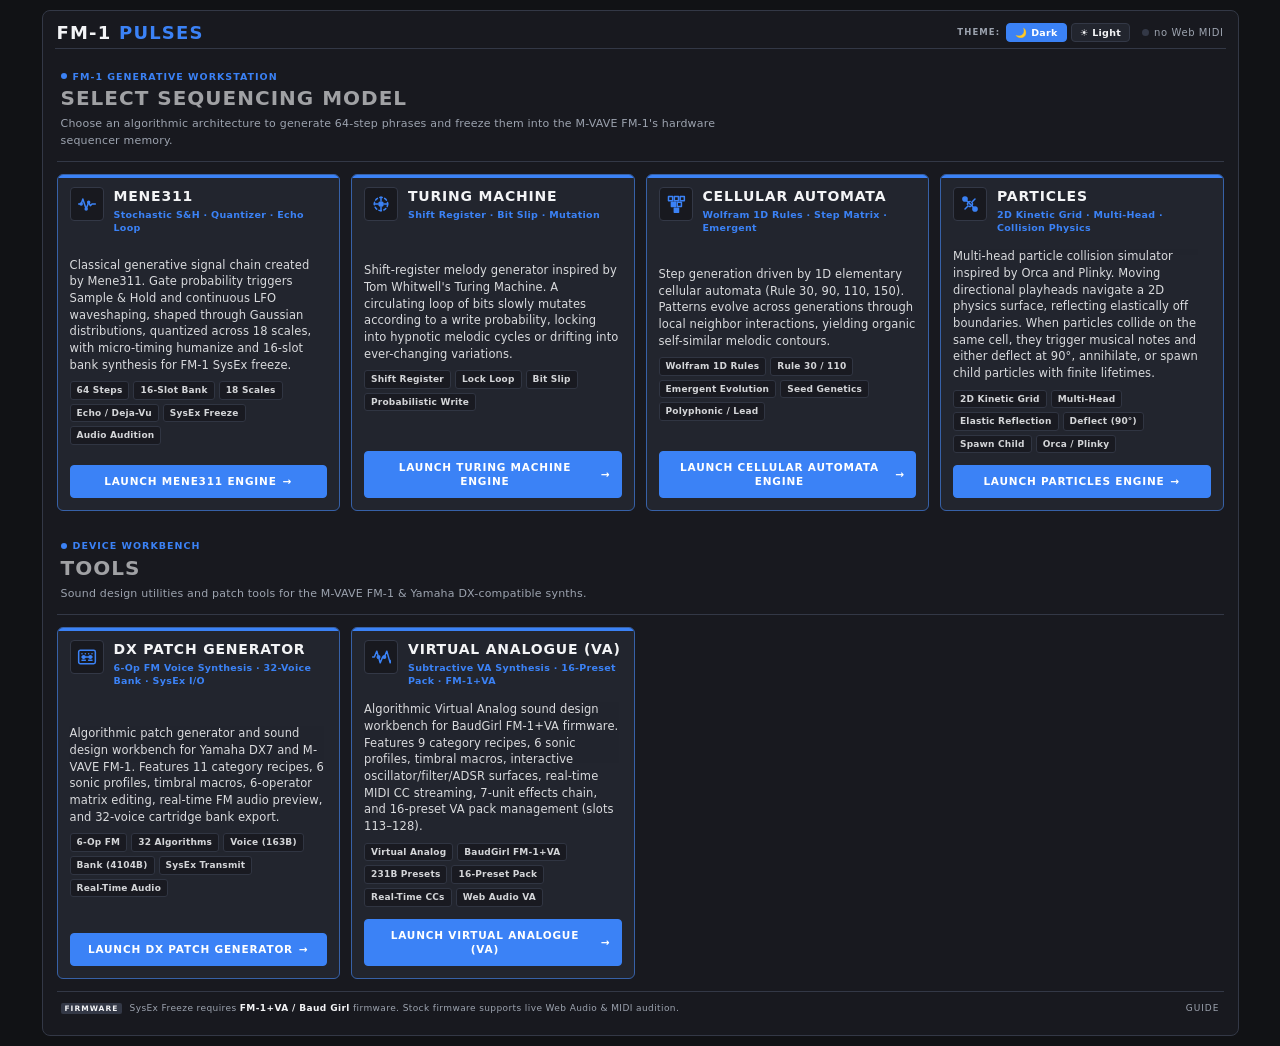
==== commit c0aab0d7: "Add Virtual Analogue (VA) preset generator workbench mode" ====
--- a/index.html
+++ b/index.html
@@ -8,7 +8,8 @@
 <link rel="icon" href="data:,">
 <link rel="stylesheet" href="css/style.css?v=1">
 <link rel="stylesheet" href="css/rack.css?v=4">
-<link rel="stylesheet" href="css/dxpatch.css?v=6">
+<link rel="stylesheet" href="css/dxpatch.css?v=10">
+<link rel="stylesheet" href="css/vapatch.css?v=1">
 </head>
 <body>
 <div class="case">
@@ -155,6 +156,7 @@
         open .syx
         <input type="file" id="dxpatch-file-input" accept=".syx,application/octet-stream" hidden>
       </label>
+      <a class="glink" href="#va" id="dxpatch-link-va" title="Switch to Virtual Analogue Generator (FM-1+VA)">virtual analogue (va) ›</a>
     </div>
 
     <div class="dxpatch-workspace">
@@ -361,25 +363,23 @@
             </div>
             <div class="dxpatch-alg-body">
               <canvas id="dxpatch-alg-canvas" width="220" height="125"></canvas>
-              <div class="dxpatch-alg-meta">
-                <span id="dxpatch-alg-desc"></span>
-                <div class="dxpatch-alg-roles">
-                  <div><span class="dxpatch-badge badge-carrier">Carriers</span> <span id="dxpatch-alg-carriers-list" class="dxpatch-mono-val"></span></div>
-                  <div><span class="dxpatch-badge badge-mod">Modulators</span> <span id="dxpatch-alg-mods-list" class="dxpatch-mono-val"></span></div>
-                </div>
-              </div>
             </div>
           </div>
 
           <div class="dxpatch-card">
             <div class="dxpatch-card-header">
               <span class="dxpatch-card-title">Operator Envelopes (R1–R4 / L1–L4)</span>
-              <span class="dxpatch-card-hint">
-                <span style="color:#22c55e;">● Carrier</span> &nbsp;
-                <span style="color:#f59e0b;">● Modulator</span>
-              </span>
-            </div>
-            <canvas id="dxpatch-env-canvas" width="460" height="125"></canvas>
+              <div class="dxpatch-env-op-selectors" id="dxpatch-env-op-selectors" role="group" aria-label="Select Operator Envelope">
+                <button type="button" class="dxpatch-op-sel-btn" data-op="all" title="Show all operator envelopes">ALL</button>
+                <button type="button" class="dxpatch-op-sel-btn active" data-op="1" title="Select OP1 envelope (drag breakpoints to edit)">OP1</button>
+                <button type="button" class="dxpatch-op-sel-btn" data-op="2" title="Select OP2 envelope (drag breakpoints to edit)">OP2</button>
+                <button type="button" class="dxpatch-op-sel-btn" data-op="3" title="Select OP3 envelope (drag breakpoints to edit)">OP3</button>
+                <button type="button" class="dxpatch-op-sel-btn" data-op="4" title="Select OP4 envelope (drag breakpoints to edit)">OP4</button>
+                <button type="button" class="dxpatch-op-sel-btn" data-op="5" title="Select OP5 envelope (drag breakpoints to edit)">OP5</button>
+                <button type="button" class="dxpatch-op-sel-btn" data-op="6" title="Select OP6 envelope (drag breakpoints to edit)">OP6</button>
+              </div>
+            </div>
+            <canvas id="dxpatch-env-canvas" width="460" height="125" title="Click an envelope to select. Drag breakpoints to edit Rate &amp; Level live."></canvas>
           </div>
         </div>
 
@@ -387,7 +387,6 @@
         <div class="dxpatch-card">
           <div class="dxpatch-card-header">
             <span class="dxpatch-card-title">6-Operator FM Matrix</span>
-            <span class="dxpatch-card-hint">Click / drag numbers to edit live (OP6 → OP1)</span>
           </div>
           <div class="dxpatch-ops-wrap">
             <table class="dxpatch-ops-table">
@@ -421,8 +420,7 @@
         <!-- Audition Keyboard -->
         <div class="dxpatch-card">
           <div class="dxpatch-card-header">
-            <span class="dxpatch-card-title">Interactive Audition Keyboard</span>
-            <span class="dxpatch-card-hint">Click keys or use keys A–K (W E T Y U for sharps)</span>
+            <span class="dxpatch-card-title" title="Click keys or use keys A–K (W E T Y U for sharps)">Interactive Audition Keyboard</span>
           </div>
           <div id="dxpatch-piano-keyboard" class="dxpatch-keyboard-wrap"></div>
         </div>
@@ -452,7 +450,293 @@
       <span><kbd>Space</kbd> Generate &nbsp; <kbd>M</kbd> Mutate &nbsp; <kbd>B</kbd> To Bank</span>
     </div>
   </section>
+
+  <!-- TOOL: VA PATCH GENERATOR WORKBENCH -->
+  <section id="view-va" class="view-workspace view-va" style="display: none;" aria-label="Virtual Analogue Patch Generator">
+    <div class="statusrow">
+      <a class="glink glink-model" id="va-link-models" href="#models" title="Return to models and tools">‹ tools</a>
+      <a class="glink" href="guide.html">guide</a>
+      <a class="glink" id="va-top-dl-preset" title="Download current preset as 231-byte BaudGirl v4 SysEx file">save preset (.syx)</a>
+      <a class="glink" id="va-top-dl-pack" title="Download 16-preset pack as BaudGirl SysEx file">save pack (.syx)</a>
+      <label class="glink" title="Open .syx file (Preset or Pack)" style="cursor: pointer;">
+        open .syx
+        <input type="file" id="va-top-file-input" accept=".syx,application/octet-stream" hidden>
+      </label>
+      <a class="glink" href="#dxpatch" id="va-link-dxpatch" title="Switch to DX Patch Generator (FM-1 6-Op FM)">‹ dx patch (fm)</a>
+    </div>
+
+    <div class="va-workspace">
+      <!-- Left Column: Generator Controls & Hardware -->
+      <aside class="va-panel va-panel-left">
+        <div class="va-card">
+          <h3 class="va-heading">Sound Generator</h3>
+
+          <label class="va-field-label" for="va-category-select">Category Template</label>
+          <select id="va-category-select" class="va-select">
+            <option value="supersaw">⚡ Trance Supersaw Lead</option>
+            <option value="acid">🧪 Acid 303 Squelch Bass</option>
+            <option value="reese">🔊 Reese / Neuro Sub Bass</option>
+            <option value="pad">🌊 Warm Analog Drift Pad</option>
+            <option value="pluck">🪕 Poly Pluck / Arp</option>
+            <option value="pwm">🎻 Hollow PWM Strings</option>
+            <option value="brass">🎺 Vintage CS / OB Brass</option>
+            <option value="chip">👾 Bitcrushed Pulse Lead</option>
+            <option value="fx">🛸 Modulated Noise / FX</option>
+          </select>
+
+          <label class="va-field-label" for="va-profile-select">Sonic Profile Layer</label>
+          <select id="va-profile-select" class="va-select">
+            <option value="none">Neutral (Standard)</option>
+            <option value="warm">Warm &amp; Subby</option>
+            <option value="bright">Bright &amp; Open</option>
+            <option value="aggressive">Aggressive &amp; Driven</option>
+            <option value="wide">Wide Unison</option>
+            <option value="lofi">Lo-Fi Drifty</option>
+          </select>
+        </div>
+
+        <div class="va-card">
+          <h3 class="va-heading">Timbral Macros</h3>
+
+          <div class="va-slider-row" title="Filter Cutoff Bias">
+            <div class="va-slider-header">
+              <span>Cutoff</span>
+              <span id="va-val-cutoff" class="va-mono-val">0.60</span>
+            </div>
+            <input type="range" id="va-slider-cutoff" class="va-range" min="0" max="1" step="0.05" value="0.6" />
+          </div>
+
+          <div class="va-slider-row" title="Unison Supersaw &amp; Detune Spread">
+            <div class="va-slider-header">
+              <span>Unison</span>
+              <span id="va-val-unison" class="va-mono-val">0.50</span>
+            </div>
+            <input type="range" id="va-slider-unison" class="va-range" min="0" max="1" step="0.05" value="0.5" />
+          </div>
+
+          <div class="va-slider-row" title="Envelope Speed">
+            <div class="va-slider-header">
+              <span>Env Speed</span>
+              <span id="va-val-speed" class="va-mono-val">0.50</span>
+            </div>
+            <input type="range" id="va-slider-speed" class="va-range" min="0" max="1" step="0.05" value="0.5" />
+          </div>
+
+          <div class="va-slider-row" title="Effects Chain Density">
+            <div class="va-slider-header">
+              <span>FX Density</span>
+              <span id="va-val-fx" class="va-mono-val">0.50</span>
+            </div>
+            <input type="range" id="va-slider-fx" class="va-range" min="0" max="1" step="0.05" value="0.5" />
+          </div>
+
+          <div class="va-slider-row" title="Mutation Rate">
+            <div class="va-slider-header">
+              <span>Mutation Rate</span>
+              <span id="va-val-mutation" class="va-mono-val">0.20</span>
+            </div>
+            <input type="range" id="va-slider-mutation" class="va-range" min="0.05" max="1" step="0.05" value="0.2" />
+          </div>
+        </div>
+
+        <div class="va-card">
+          <button id="va-btn-generate" class="va-btn-block primary" title="Generate VA preset (Space)">
+            <span>🎲 Generate Preset</span> <kbd>Space</kbd>
+          </button>
+          <button id="va-btn-mutate" class="va-btn-block warning" title="Mutate current preset (M)">
+            <span>🧬 Mutate Preset</span> <kbd>M</kbd>
+          </button>
+          <button id="va-btn-add-bank" class="va-btn-block" title="Store preset into active pack slot (B)">
+            <span>📥 Save to Pack Slot</span> <kbd>B</kbd>
+          </button>
+        </div>
+
+        <div class="va-card">
+          <h3 class="va-heading">Hardware &amp; SysEx</h3>
+          <div class="va-btn-grid-2">
+            <button id="va-btn-send-cc" class="va-btn-sm" title="Beam real-time MIDI CCs to M-VAVE FM-1 (no flash wear)">📡 Beam CCs</button>
+            <button id="va-btn-send-v4" class="va-btn-sm" title="Write 231-byte BaudGirl v4 SysEx to Target Slot">💾 Write 231B</button>
+          </div>
+
+          <div style="display:flex; justify-content:space-between; align-items:center; margin-top:6px; font-size:10px; color:var(--dim);">
+            <label style="display:flex; align-items:center; gap:5px; cursor:pointer;" title="Automatically stream real-time MIDI CCs on generate/edit">
+              <input type="checkbox" id="va-chk-auto-cc" checked />
+              <span>Auto-CC</span>
+            </label>
+            <div class="va-stepper" title="Target FM-1 Preset Number (1-128, VA Pack defaults to 113-128)">
+              <button type="button" id="va-slot-prev" class="va-stepper-btn" title="Previous Slot">‹</button>
+              <input type="number" id="va-target-slot" min="1" max="128" value="113" class="va-stepper-input" title="Slot (1–128)" />
+              <button type="button" id="va-slot-next" class="va-stepper-btn" title="Next Slot">›</button>
+            </div>
+            <label style="display:flex; align-items:center; gap:4px;">
+              <span>Ch:</span>
+              <select id="va-midi-channel-select" class="va-select" style="width: auto; padding: 1px 4px; margin-bottom: 0;">
+                <option value="0">1</option><option value="1">2</option><option value="2">3</option><option value="3">4</option>
+                <option value="4">5</option><option value="5">6</option><option value="6">7</option><option value="7">8</option>
+                <option value="8">9</option><option value="9">10</option><option value="10">11</option><option value="11">12</option>
+                <option value="12">13</option><option value="13">14</option><option value="14">15</option><option value="15">16</option>
+              </select>
+            </label>
+          </div>
+
+          <div style="margin-top:6px;">
+            <label class="va-field-label" for="va-audition-mode-select">Audition Audio</label>
+            <select id="va-audition-mode-select" class="va-select">
+              <option value="auto">Auto (FM-1 if connected, else Browser)</option>
+              <option value="browser">Browser VA Synth Only</option>
+              <option value="hardware">M-VAVE FM-1 Hardware Only</option>
+              <option value="both">Both (Browser + FM-1)</option>
+            </select>
+          </div>
+
+          <div class="va-btn-grid-2" style="margin-top:8px;">
+            <button id="va-btn-dl-preset" class="va-btn-sm" title="Download 231-byte single preset .syx">💾 Preset 231B</button>
+            <button id="va-btn-dl-pack" class="va-btn-sm" title="Download 16-preset pack .syx (compatible with BaudGirl Device Manager)">💾 Pack 16 .syx</button>
+          </div>
+          <div class="va-file-drop" id="va-drop-area">
+            <span>📂 Drop or click to load <code>.syx</code></span>
+            <input type="file" id="va-panel-file-input" accept=".syx,application/octet-stream" hidden />
+          </div>
+        </div>
+      </aside>
+
+      <!-- Center Column: Voice Inspector & Interactive VA Surfaces -->
+      <div class="va-panel va-panel-center">
+        <!-- Voice Header Card -->
+        <div class="va-voice-header">
+          <div class="va-title-group">
+            <span class="va-micro-label">PRESET NAME (10 CHARS)</span>
+            <input type="text" id="va-name-input" class="va-name-input" maxlength="10" value="INIT VA" spellcheck="false" />
+          </div>
+
+          <div class="va-param-pill" title="Oscillator Waveform">
+            <span class="va-micro-label">WAVE</span>
+            <div class="va-seg-group" id="va-wave-group">
+              <button type="button" class="va-seg-btn" data-wave="0">SIN</button>
+              <button type="button" class="va-seg-btn active" data-wave="1">SAW</button>
+              <button type="button" class="va-seg-btn" data-wave="2">TRI</button>
+              <button type="button" class="va-seg-btn" data-wave="3">SQR</button>
+            </div>
+          </div>
+
+          <div class="va-param-pill" title="Filter Mode">
+            <span class="va-micro-label">FILTER</span>
+            <div class="va-seg-group" id="va-filter-group">
+              <button type="button" class="va-seg-btn active" data-ftype="0">LP12</button>
+              <button type="button" class="va-seg-btn" data-ftype="1">LP24</button>
+              <button type="button" class="va-seg-btn" data-ftype="2">BP</button>
+              <button type="button" class="va-seg-btn" data-ftype="3">HP</button>
+            </div>
+          </div>
+
+          <div class="va-param-pill" title="Filter Key Tracking">
+            <span class="va-micro-label">KEY TRK</span>
+            <div class="va-seg-group" id="va-keytrk-group">
+              <button type="button" class="va-seg-btn" data-ktrk="0">0%</button>
+              <button type="button" class="va-seg-btn" data-ktrk="1">33%</button>
+              <button type="button" class="va-seg-btn active" data-ktrk="2">67%</button>
+              <button type="button" class="va-seg-btn" data-ktrk="3">100%</button>
+            </div>
+          </div>
+
+          <div class="va-param-pill" title="Polyphonic / Monophonic Glide Mode">
+            <span class="va-micro-label">VOICE</span>
+            <div class="va-seg-group" id="va-mono-group">
+              <button type="button" class="va-seg-btn active" data-mono="0">POLY</button>
+              <button type="button" class="va-seg-btn" data-mono="1">MONO</button>
+            </div>
+          </div>
+
+          <div class="va-param-pill" title="Transpose (0–48 semitones, 24 = C3)">
+            <span class="va-micro-label">TRANSPOSE</span>
+            <div class="va-stepper">
+              <button type="button" id="va-transpose-prev" class="va-stepper-btn" title="Decrease Transpose">‹</button>
+              <input type="number" id="va-transpose-input" min="0" max="48" value="24" class="va-stepper-input" title="Transpose (0–48)" />
+              <button type="button" id="va-transpose-next" class="va-stepper-btn" title="Increase Transpose">›</button>
+            </div>
+          </div>
+        </div>
+
+        <!-- 3 Interactive Visualizers Grid -->
+        <div class="va-viz-grid">
+          <div class="va-card">
+            <div class="va-card-header">
+              <span class="va-card-title">Oscillator</span>
+            </div>
+            <div class="va-canvas-body">
+              <canvas id="va-osc-canvas" width="240" height="120" title="Click to cycle Waveform; drag X for Detune/PWM, drag Y for Super unison"></canvas>
+            </div>
+          </div>
+
+          <div class="va-card">
+            <div class="va-card-header">
+              <span class="va-card-title">Filter Response</span>
+            </div>
+            <div class="va-canvas-body">
+              <canvas id="va-filter-canvas" width="280" height="120" title="Drag X for Cutoff, drag Y for Resonance, scroll wheel for Filter Env"></canvas>
+            </div>
+          </div>
+
+          <div class="va-card">
+            <div class="va-card-header">
+              <span class="va-card-title">Amp ADSR</span>
+            </div>
+            <div class="va-canvas-body">
+              <canvas id="va-env-canvas" width="240" height="120" title="Drag Attack, Decay, Sustain, and Release nodes directly"></canvas>
+            </div>
+          </div>
+        </div>
+
+        <!-- Scrubbable Parameter Grid -->
+        <div class="va-card">
+          <div class="va-card-header">
+            <span class="va-card-title">Synth Parameters (Drag or Scroll on Any Cell)</span>
+          </div>
+          <div id="va-scrub-grid" class="va-param-strip"></div>
+        </div>
+
+        <!-- 7-Unit Effects Chain -->
+        <div class="va-card">
+          <div class="va-card-header">
+            <span class="va-card-title">7-Unit Effects Chain</span>
+          </div>
+          <div id="va-fx-grid" class="va-fx-grid"></div>
+        </div>
+
+        <!-- Audition Keyboard -->
+        <div class="va-card">
+          <div class="va-card-header">
+            <span class="va-card-title" title="Click keys or use keys A–K (W E T Y U for sharps)">Interactive Audition Keyboard</span>
+          </div>
+          <div id="va-piano-keyboard" class="va-keyboard-wrap"></div>
+        </div>
+      </div>
+
+      <!-- Right Column: 16-Preset VA Pack Manager (Slots 113–128) -->
+      <aside class="va-panel va-panel-right">
+        <div class="va-card">
+          <div class="va-card-header">
+            <h3 class="va-heading" style="margin:0;">16-Preset VA Pack</h3>
+            <span id="va-bank-slot-indicator" class="va-badge">Slot 113</span>
+          </div>
+          <div class="va-btn-grid-2">
+            <button id="va-btn-fill-pack" class="va-btn-sm" title="Generate 16 VA presets of current category">⚡ Gen 16</button>
+            <button id="va-btn-fill-mixed" class="va-btn-sm" title="Generate 16 mixed-category VA presets">🌈 Mixed 16</button>
+          </div>
+          <button id="va-btn-export-pack" class="va-btn-block primary" style="margin-top:6px; font-size:10px;">
+            <span>📦 Download Pack (.syx)</span>
+          </button>
+          <div id="va-bank-list" class="va-bank-list" style="margin-top:8px;"></div>
+        </div>
+      </aside>
+    </div>
+
+    <div style="font-size:10px; color:var(--dim); padding:4px 2px; display:flex; justify-content:space-between;">
+      <span id="va-status-message">Ready. Drag on Oscillator, Filter, or ADSR canvases, or press Space to generate.</span>
+      <span><kbd>Space</kbd> Generate &nbsp; <kbd>M</kbd> Mutate &nbsp; <kbd>B</kbd> To Pack &nbsp; <kbd>E</kbd> Export Pack</span>
+    </div>
+  </section>
 </div>
-<script type="module" src="js/rack.js?v=8"></script>
+<script type="module" src="js/rack.js?v=10"></script>
 </body>
 </html>
--- a/css/dxpatch.css
+++ b/css/dxpatch.css
@@ -40,6 +40,7 @@
   padding: 0;
   margin: 0;
   max-width: none;
+  min-width: 0;
 }
 
 .dxpatch-card {
@@ -56,6 +57,8 @@
   display: flex;
   align-items: center;
   justify-content: space-between;
+  flex-wrap: wrap;
+  gap: 6px;
   margin-bottom: 8px;
   padding-bottom: 4px;
   border-bottom: 1px solid var(--line);
@@ -91,11 +94,6 @@
   display: flex;
   align-items: center;
   gap: 5px;
-}
-
-.dxpatch-card-hint {
-  font-size: 9.5px;
-  color: var(--dim);
 }
 
 /* Form Controls */
@@ -427,22 +425,77 @@
   background: var(--panel);
   border: 1px solid var(--line);
   border-radius: 4px;
-}
-
-.dxpatch-alg-meta {
-  font-size: 9.5px;
+  touch-action: none;
+  cursor: default;
+  user-select: none;
+}
+
+/* Operator Envelope Selector Button Group */
+.dxpatch-env-op-selectors {
+  display: inline-flex;
+  align-items: center;
+  background: var(--panel);
+  border: 1px solid var(--line);
+  border-radius: 4px;
+  overflow: hidden;
+}
+
+.dxpatch-op-sel-btn {
+  background: transparent;
+  border: none;
+  border-right: 1px solid var(--line);
   color: var(--dim);
-  line-height: 1.4;
-}
-
-.dxpatch-alg-roles {
-  display: flex;
-  flex-direction: column;
-  gap: 2px;
-  margin-top: 4px;
-}
-
-.dxpatch-badge {
+  font: 700 9px/1.2 var(--font-mono, monospace);
+  padding: 3px 6px;
+  cursor: pointer;
+  user-select: none;
+  transition: background 0.12s, color 0.12s;
+}
+
+.dxpatch-op-sel-btn:last-child {
+  border-right: none;
+}
+
+.dxpatch-op-sel-btn:hover {
+  background: var(--line);
+  color: var(--fg);
+}
+
+.dxpatch-op-sel-btn.active {
+  background: var(--line-focus);
+  color: var(--fg);
+}
+
+.dxpatch-op-sel-btn.btn-carrier {
+  color: #22c55e;
+}
+
+.dxpatch-op-sel-btn.btn-mod {
+  color: #f59e0b;
+}
+
+.dxpatch-op-sel-btn.active.btn-carrier {
+  background: rgba(34, 197, 94, 0.22);
+  color: #86efac;
+}
+
+.dxpatch-op-sel-btn.active.btn-mod {
+  background: rgba(245, 158, 11, 0.22);
+  color: #fde68a;
+}
+
+.dxpatch-op-sel-btn.btn-disabled {
+  opacity: 0.4;
+  text-decoration: line-through;
+}
+
+.dxpatch-op-sel-btn:focus-visible {
+  outline: 2px solid var(--accent);
+  outline-offset: -1px;
+}
+
+.dxpatch-badge,
+.badge {
   display: inline-block;
   font-family: var(--font-mono, monospace);
   font-size: 8.5px;
@@ -450,6 +503,19 @@
   letter-spacing: 0.5px;
   padding: 2px 5px;
   border-radius: 3px;
+  box-sizing: border-box;
+}
+
+.dxpatch-ops-table .dxpatch-badge,
+.dxpatch-ops-table .badge {
+  display: inline-flex;
+  align-items: center;
+  justify-content: center;
+  width: 16px;
+  height: 16px;
+  padding: 0;
+  font-size: 9px;
+  line-height: 1;
 }
 
 .badge-carrier {
@@ -462,6 +528,18 @@
   background: rgba(245, 158, 11, 0.2);
   color: #fde68a;
   border: 1px solid rgba(245, 158, 11, 0.4);
+}
+
+[data-theme="light"] .badge-carrier {
+  background: rgba(22, 163, 74, 0.15);
+  color: #15803d;
+  border: 1px solid rgba(22, 163, 74, 0.35);
+}
+
+[data-theme="light"] .badge-mod {
+  background: rgba(217, 119, 6, 0.15);
+  color: #b45309;
+  border: 1px solid rgba(217, 119, 6, 0.35);
 }
 
 .badge-fb {
@@ -512,6 +590,18 @@
 
 .dxpatch-ops-table tr:hover td {
   background: rgba(255, 255, 255, 0.02);
+}
+
+.dxpatch-ops-table tr.op-selected td {
+  background: color-mix(in srgb, var(--line-focus) 35%, transparent);
+}
+
+.dxpatch-ops-table tr.op-selected.role-carrier td {
+  background: rgba(34, 197, 94, 0.09);
+}
+
+.dxpatch-ops-table tr.op-selected.role-mod td {
+  background: rgba(245, 158, 11, 0.09);
 }
 
 .op-num-input {
@@ -532,8 +622,11 @@
   -webkit-appearance: none;
   margin: 0;
 }
-.op-num-input:focus {
+.op-num-input:focus,
+.op-num-input.cell-editing {
   border-color: var(--accent);
+  background: var(--line-focus);
+  color: #ffffff;
 }
 
 .op-mode-select {
@@ -585,9 +678,9 @@
   align-items: center;
   width: calc(100% / 15);
   height: 100%;
-  background: var(--fg);
-  color: var(--bg);
-  border-right: 1px solid var(--line);
+  background: #ffffff;
+  color: #111827;
+  border-right: 1px solid #d1d5db;
   font-size: 8px;
   font-weight: 700;
   padding-bottom: 4px;
@@ -596,10 +689,13 @@
   box-sizing: border-box;
   transition: background 0.1s, color 0.1s;
 }
+.piano-key-white:last-child {
+  border-right: none;
+}
 .piano-key-white:hover,
 .piano-key-white.active {
   background: var(--accent);
-  color: #fff;
+  color: #ffffff;
 }
 
 .piano-key-black {
@@ -607,9 +703,9 @@
   top: 0;
   width: 22px;
   height: 58%;
-  background: var(--bg);
-  color: var(--dim);
-  border: 1px solid var(--line);
+  background: #111215;
+  color: #9ca3af;
+  border: 1px solid #000000;
   border-radius: 0 0 2px 2px;
   font-size: 8px;
   display: flex;
@@ -624,7 +720,7 @@
 .piano-key-black:hover,
 .piano-key-black.active {
   background: var(--accent);
-  color: #fff;
+  color: #ffffff;
 }
 
 /* 32-Voice Bank List */
--- a/css/vapatch.css
+++ b/css/vapatch.css
@@ -0,0 +1,692 @@
+/* css/vapatch.css — BaudGirl FM-1+VA Virtual Analog workbench styling for FM-1 Pulses */
+
+.view-va {
+  display: flex;
+  flex-direction: column;
+  gap: 10px;
+  animation: landingFadeIn 0.2s ease-out;
+}
+
+.va-workspace {
+  display: grid;
+  grid-template-columns: 260px minmax(0, 1fr) 220px;
+  gap: 10px;
+  align-items: start;
+}
+
+@media (max-width: 1100px) {
+  .va-workspace {
+    grid-template-columns: 260px 1fr;
+  }
+  .va-panel-right {
+    grid-column: span 2;
+  }
+}
+
+@media (max-width: 768px) {
+  .va-workspace {
+    grid-template-columns: 1fr;
+  }
+  .va-panel-right {
+    grid-column: span 1;
+  }
+}
+
+/* Panel Containers */
+.va-panel {
+  display: flex;
+  flex-direction: column;
+  gap: 10px;
+  padding: 0;
+  margin: 0;
+  max-width: none;
+  min-width: 0;
+}
+
+.va-card {
+  background: var(--panel2);
+  border: 1px solid var(--line);
+  border-radius: 6px;
+  padding: 8px 10px;
+  min-width: 0;
+  display: flex;
+  flex-direction: column;
+}
+
+.va-card-header {
+  display: flex;
+  align-items: center;
+  justify-content: space-between;
+  flex-wrap: wrap;
+  gap: 6px;
+  margin-bottom: 8px;
+  padding-bottom: 4px;
+  border-bottom: 1px solid var(--line);
+}
+
+.va-heading {
+  margin: 0 0 8px 0;
+  padding: 0 0 4px 0;
+  font-size: 10px;
+  letter-spacing: 1.2px;
+  text-transform: uppercase;
+  color: var(--fg);
+  font-weight: 700;
+  border-bottom: 1px solid var(--line);
+  line-height: 1.2;
+}
+
+.va-card-title {
+  font-size: 10px;
+  font-weight: 700;
+  text-transform: uppercase;
+  letter-spacing: 1px;
+  color: var(--fg);
+}
+
+/* Form Controls */
+.va-field-label {
+  display: block;
+  font-size: 9.5px;
+  text-transform: uppercase;
+  letter-spacing: 0.8px;
+  color: var(--dim);
+  margin: 6px 0 3px 0;
+  font-weight: 600;
+}
+
+.va-select,
+.va-input {
+  width: 100%;
+  box-sizing: border-box;
+  background: var(--panel);
+  color: var(--fg);
+  border: 1px solid var(--line);
+  border-radius: 4px;
+  padding: 4px 6px;
+  font-size: 11px;
+  outline: none;
+  font-family: inherit;
+  margin-bottom: 4px;
+}
+
+.va-select:focus,
+.va-input:focus {
+  border-color: var(--line-focus);
+}
+
+/* Sliders */
+.va-slider-row {
+  margin: 6px 0;
+}
+
+.va-slider-header {
+  display: flex;
+  justify-content: space-between;
+  font-size: 10.5px;
+  color: var(--dim);
+  margin-bottom: 2px;
+}
+
+.va-mono-val {
+  font-family: var(--font-mono, monospace);
+  color: var(--fg);
+  font-weight: 700;
+}
+
+.va-range {
+  -webkit-appearance: none;
+  appearance: none;
+  width: 100%;
+  height: 6px;
+  background: var(--panel);
+  border: 1px solid var(--line);
+  border-radius: 3px;
+  outline: none;
+}
+
+.va-range::-webkit-slider-thumb {
+  -webkit-appearance: none;
+  appearance: none;
+  width: 14px;
+  height: 14px;
+  border-radius: 2px;
+  background: var(--accent);
+  cursor: pointer;
+  border: 1px solid var(--line-focus);
+}
+
+.va-range::-moz-range-thumb {
+  width: 14px;
+  height: 14px;
+  border-radius: 2px;
+  background: var(--accent);
+  cursor: pointer;
+  border: 1px solid var(--line-focus);
+}
+
+/* Buttons */
+.va-btn-block {
+  width: 100%;
+  box-sizing: border-box;
+  display: flex;
+  align-items: center;
+  justify-content: space-between;
+  padding: 7px 10px;
+  font-size: 11px;
+  font-weight: 700;
+  color: var(--fg);
+  background: var(--panel);
+  border: 1px solid var(--line);
+  border-radius: 4px;
+  cursor: pointer;
+  margin-bottom: 6px;
+  font-family: inherit;
+  transition: border-color 0.15s, background-color 0.15s;
+}
+
+.va-btn-block:hover {
+  background: var(--panel2);
+  border-color: var(--line-focus);
+}
+
+.va-btn-block.primary {
+  background: var(--accent);
+  color: #ffffff;
+  border-color: var(--accent);
+}
+
+.va-btn-block.primary:hover {
+  filter: brightness(1.1);
+}
+
+.va-btn-block.warning {
+  background: #f59e0b;
+  color: #111215;
+  border-color: #d97706;
+}
+
+.va-btn-block.warning:hover {
+  filter: brightness(1.1);
+}
+
+.va-btn-block kbd {
+  background: rgba(0, 0, 0, 0.25);
+  padding: 1px 5px;
+  border-radius: 3px;
+  font-size: 9.5px;
+  font-family: var(--font-mono, monospace);
+  color: inherit;
+}
+
+.va-btn-grid-2 {
+  display: grid;
+  grid-template-columns: 1fr 1fr;
+  gap: 6px;
+  margin-bottom: 6px;
+}
+
+.va-btn-sm {
+  width: 100%;
+  box-sizing: border-box;
+  padding: 4px 6px;
+  font-size: 10px;
+  font-weight: 700;
+  color: var(--fg);
+  background: var(--panel);
+  border: 1px solid var(--line);
+  border-radius: 4px;
+  cursor: pointer;
+  font-family: inherit;
+  text-align: center;
+}
+
+.va-btn-sm:hover:not(:disabled) {
+  border-color: var(--line-focus);
+}
+
+.va-btn-sm:disabled {
+  opacity: 0.45;
+  cursor: not-allowed;
+}
+
+.va-file-drop {
+  border: 1px dashed var(--line);
+  border-radius: 4px;
+  padding: 8px;
+  text-align: center;
+  font-size: 10px;
+  color: var(--dim);
+  cursor: pointer;
+  margin-top: 6px;
+  transition: border-color 0.15s, background 0.15s;
+}
+
+.va-file-drop:hover,
+.va-file-drop.dragover {
+  border-color: var(--accent);
+  background: var(--panel);
+}
+
+/* Voice Header Card */
+.va-voice-header {
+  background: var(--panel2);
+  border: 1px solid var(--line);
+  border-radius: 6px;
+  padding: 8px 10px;
+  display: flex;
+  align-items: center;
+  gap: 8px;
+  flex-wrap: wrap;
+}
+
+.va-title-group {
+  display: flex;
+  flex-direction: column;
+  gap: 2px;
+  min-width: 110px;
+}
+
+.va-micro-label {
+  font-size: 8px;
+  font-weight: 800;
+  letter-spacing: 0.8px;
+  color: var(--dim);
+  text-transform: uppercase;
+}
+
+.va-name-input {
+  background: var(--panel);
+  border: 1px solid var(--line);
+  color: var(--fg);
+  font-family: var(--font-mono, monospace);
+  font-size: 12px;
+  font-weight: 700;
+  padding: 3px 6px;
+  border-radius: 4px;
+  letter-spacing: 1px;
+  width: 110px;
+  text-transform: uppercase;
+}
+
+.va-param-pill {
+  display: flex;
+  flex-direction: column;
+  gap: 2px;
+  background: var(--panel);
+  border: 1px solid var(--line);
+  border-radius: 4px;
+  padding: 4px 6px;
+}
+
+/* Segmented Buttons */
+.va-seg-group {
+  display: inline-flex;
+  gap: 2px;
+}
+
+.va-seg-btn {
+  background: var(--panel2);
+  border: 1px solid var(--line);
+  color: var(--dim);
+  font-size: 9.5px;
+  font-weight: 700;
+  padding: 3px 6px;
+  border-radius: 3px;
+  cursor: pointer;
+  font-family: inherit;
+  transition: background 0.1s, color 0.1s;
+}
+
+.va-seg-btn:hover {
+  color: var(--fg);
+  border-color: var(--line-focus);
+}
+
+.va-seg-btn.active {
+  background: var(--accent);
+  color: #ffffff;
+  border-color: var(--accent);
+}
+
+/* Stepper Controls */
+.va-stepper {
+  display: inline-flex;
+  align-items: stretch;
+  border: 1px solid var(--line);
+  border-radius: 4px;
+  overflow: hidden;
+  background: var(--panel);
+}
+
+.va-stepper-btn {
+  background: var(--panel2);
+  border: none;
+  color: var(--fg);
+  padding: 0 6px;
+  font-size: 11px;
+  font-weight: 700;
+  cursor: pointer;
+  user-select: none;
+  min-width: 18px;
+  height: 20px;
+  display: inline-flex;
+  align-items: center;
+  justify-content: center;
+}
+
+.va-stepper-btn:hover {
+  background: var(--line-focus);
+}
+
+.va-stepper-input {
+  width: 28px;
+  background: transparent;
+  border: none;
+  color: var(--fg);
+  font-family: var(--font-mono, monospace);
+  font-size: 11px;
+  font-weight: 700;
+  text-align: center;
+  padding: 0;
+  -moz-appearance: textfield;
+}
+
+.va-stepper-input::-webkit-outer-spin-button,
+.va-stepper-input::-webkit-inner-spin-button {
+  -webkit-appearance: none;
+  margin: 0;
+}
+
+/* Visualizer Grid (3 Cards) */
+.va-viz-grid {
+  display: grid;
+  grid-template-columns: 1fr 1.15fr 1fr;
+  gap: 10px;
+}
+
+@media (max-width: 960px) {
+  .va-viz-grid {
+    grid-template-columns: 1fr;
+  }
+}
+
+.va-canvas-body {
+  display: flex;
+  justify-content: center;
+  align-items: center;
+  padding: 4px 0;
+}
+
+.va-canvas-body canvas {
+  background: var(--bg);
+  border: 1px solid var(--line);
+  border-radius: 4px;
+  max-width: 100%;
+  display: block;
+  cursor: crosshair;
+}
+
+/* Scrubbable Parameter Grid */
+.va-param-strip {
+  display: grid;
+  grid-template-columns: repeat(auto-fill, minmax(78px, 1fr));
+  gap: 5px;
+  margin-top: 4px;
+}
+
+.va-scrub-cell {
+  background: var(--panel);
+  border: 1px solid var(--line);
+  border-radius: 4px;
+  padding: 4px 5px;
+  display: flex;
+  flex-direction: column;
+  gap: 3px;
+  cursor: ns-resize;
+  user-select: none;
+  transition: border-color 0.15s, background 0.15s;
+}
+
+.va-scrub-cell:hover {
+  border-color: var(--accent);
+}
+
+.va-scrub-cell-top {
+  display: flex;
+  justify-content: space-between;
+  align-items: baseline;
+}
+
+.va-scrub-key {
+  font-size: 8.5px;
+  font-weight: 800;
+  letter-spacing: 0.5px;
+  color: var(--dim);
+}
+
+.va-scrub-val {
+  font-family: var(--font-mono, monospace);
+  font-size: 10px;
+  font-weight: 700;
+  color: var(--fg);
+}
+
+.va-scrub-bar {
+  height: 3px;
+  background: var(--panel2);
+  border-radius: 1.5px;
+  overflow: hidden;
+}
+
+.va-scrub-fill {
+  height: 100%;
+  background: var(--accent);
+  transition: width 0.05s linear;
+}
+
+.va-scrub-fill.amber {
+  background: #f59e0b;
+}
+
+.va-scrub-fill.purple {
+  background: #a855f7;
+}
+
+/* 7-Unit Effects Chain */
+.va-fx-grid {
+  display: grid;
+  grid-template-columns: repeat(auto-fit, minmax(115px, 1fr));
+  gap: 6px;
+  margin-top: 4px;
+}
+
+.va-fx-unit {
+  background: var(--panel);
+  border: 1px solid var(--line);
+  border-radius: 4px;
+  padding: 5px;
+  display: flex;
+  flex-direction: column;
+  gap: 4px;
+  opacity: 0.65;
+  transition: opacity 0.15s, border-color 0.15s;
+}
+
+.va-fx-unit.fx-active {
+  opacity: 1;
+  border-color: var(--line-focus);
+}
+
+.va-fx-toggle-btn {
+  background: var(--panel2);
+  border: 1px solid var(--line);
+  border-radius: 3px;
+  padding: 3px 6px;
+  display: flex;
+  justify-content: space-between;
+  align-items: center;
+  font-size: 9px;
+  font-weight: 800;
+  color: var(--fg);
+  cursor: pointer;
+  font-family: inherit;
+}
+
+.va-fx-unit.fx-active .va-fx-toggle-btn {
+  background: var(--accent);
+  color: #ffffff;
+  border-color: var(--accent);
+}
+
+.va-fx-type-btn {
+  background: var(--panel2);
+  border: 1px solid var(--line);
+  border-radius: 3px;
+  padding: 2px 4px;
+  font-size: 8.5px;
+  font-weight: 700;
+  color: var(--dim);
+  cursor: pointer;
+  text-align: center;
+}
+
+.va-fx-type-btn:hover {
+  color: var(--fg);
+}
+
+/* Audition Piano Keyboard */
+.va-keyboard-wrap {
+  position: relative;
+  height: 60px;
+  background: var(--bg);
+  border: 1px solid var(--line);
+  border-radius: 4px;
+  overflow: hidden;
+  display: flex;
+  user-select: none;
+}
+
+.va-piano-key-white {
+  flex: 1;
+  background: #ffffff !important;
+  color: #111215 !important;
+  border-right: 1px solid #d1d5db;
+  display: flex;
+  align-items: flex-end;
+  justify-content: center;
+  padding-bottom: 4px;
+  font-size: 8.5px;
+  font-weight: 700;
+  font-family: var(--font-mono, monospace);
+  cursor: pointer;
+  user-select: none;
+}
+
+.va-piano-key-white:last-child {
+  border-right: none;
+}
+
+.va-piano-key-white.active,
+.va-piano-key-white:active {
+  background: var(--accent) !important;
+  color: #ffffff !important;
+}
+
+.va-piano-key-black {
+  position: absolute;
+  top: 0;
+  width: 4.8%;
+  height: 60%;
+  background: #111215 !important;
+  color: #9ca3af !important;
+  border: 1px solid #333846;
+  border-top: none;
+  z-index: 2;
+  cursor: pointer;
+  display: flex;
+  align-items: flex-end;
+  justify-content: center;
+  padding-bottom: 2px;
+  font-size: 7.5px;
+  font-weight: 700;
+  font-family: var(--font-mono, monospace);
+  border-radius: 0 0 2px 2px;
+}
+
+.va-piano-key-black.active,
+.va-piano-key-black:active {
+  background: var(--accent) !important;
+  color: #ffffff !important;
+}
+
+/* 16-Preset Pack List */
+.va-bank-list {
+  display: grid;
+  grid-template-columns: 1fr;
+  gap: 3px;
+  max-height: 480px;
+  overflow-y: auto;
+}
+
+.va-bank-cell {
+  background: var(--panel);
+  border: 1px solid var(--line);
+  border-radius: 4px;
+  padding: 4px 6px;
+  display: flex;
+  align-items: center;
+  gap: 6px;
+  font-size: 10px;
+  cursor: pointer;
+  user-select: none;
+  transition: background 0.1s, border-color 0.1s;
+}
+
+.va-bank-cell:hover {
+  background: var(--panel2);
+  border-color: var(--line-focus);
+}
+
+.va-bank-cell.active {
+  border-color: var(--accent);
+  background: var(--panel2);
+}
+
+.va-bank-cell-num {
+  font-family: var(--font-mono, monospace);
+  color: var(--dim);
+  font-weight: 700;
+  min-width: 22px;
+}
+
+.va-bank-cell-name {
+  font-family: var(--font-mono, monospace);
+  color: var(--fg);
+  font-weight: 700;
+  flex: 1;
+  white-space: nowrap;
+  overflow: hidden;
+  text-overflow: ellipsis;
+}
+
+.va-bank-cell-tag {
+  font-size: 8px;
+  font-weight: 800;
+  padding: 1px 4px;
+  border-radius: 2px;
+  background: var(--panel);
+  color: var(--dim);
+  border: 1px solid var(--line);
+}
+
+.va-badge {
+  font-size: 9px;
+  font-weight: 800;
+  letter-spacing: 0.6px;
+  padding: 2px 6px;
+  border-radius: 3px;
+  text-transform: uppercase;
+  background: var(--accent);
+  color: #ffffff;
+}
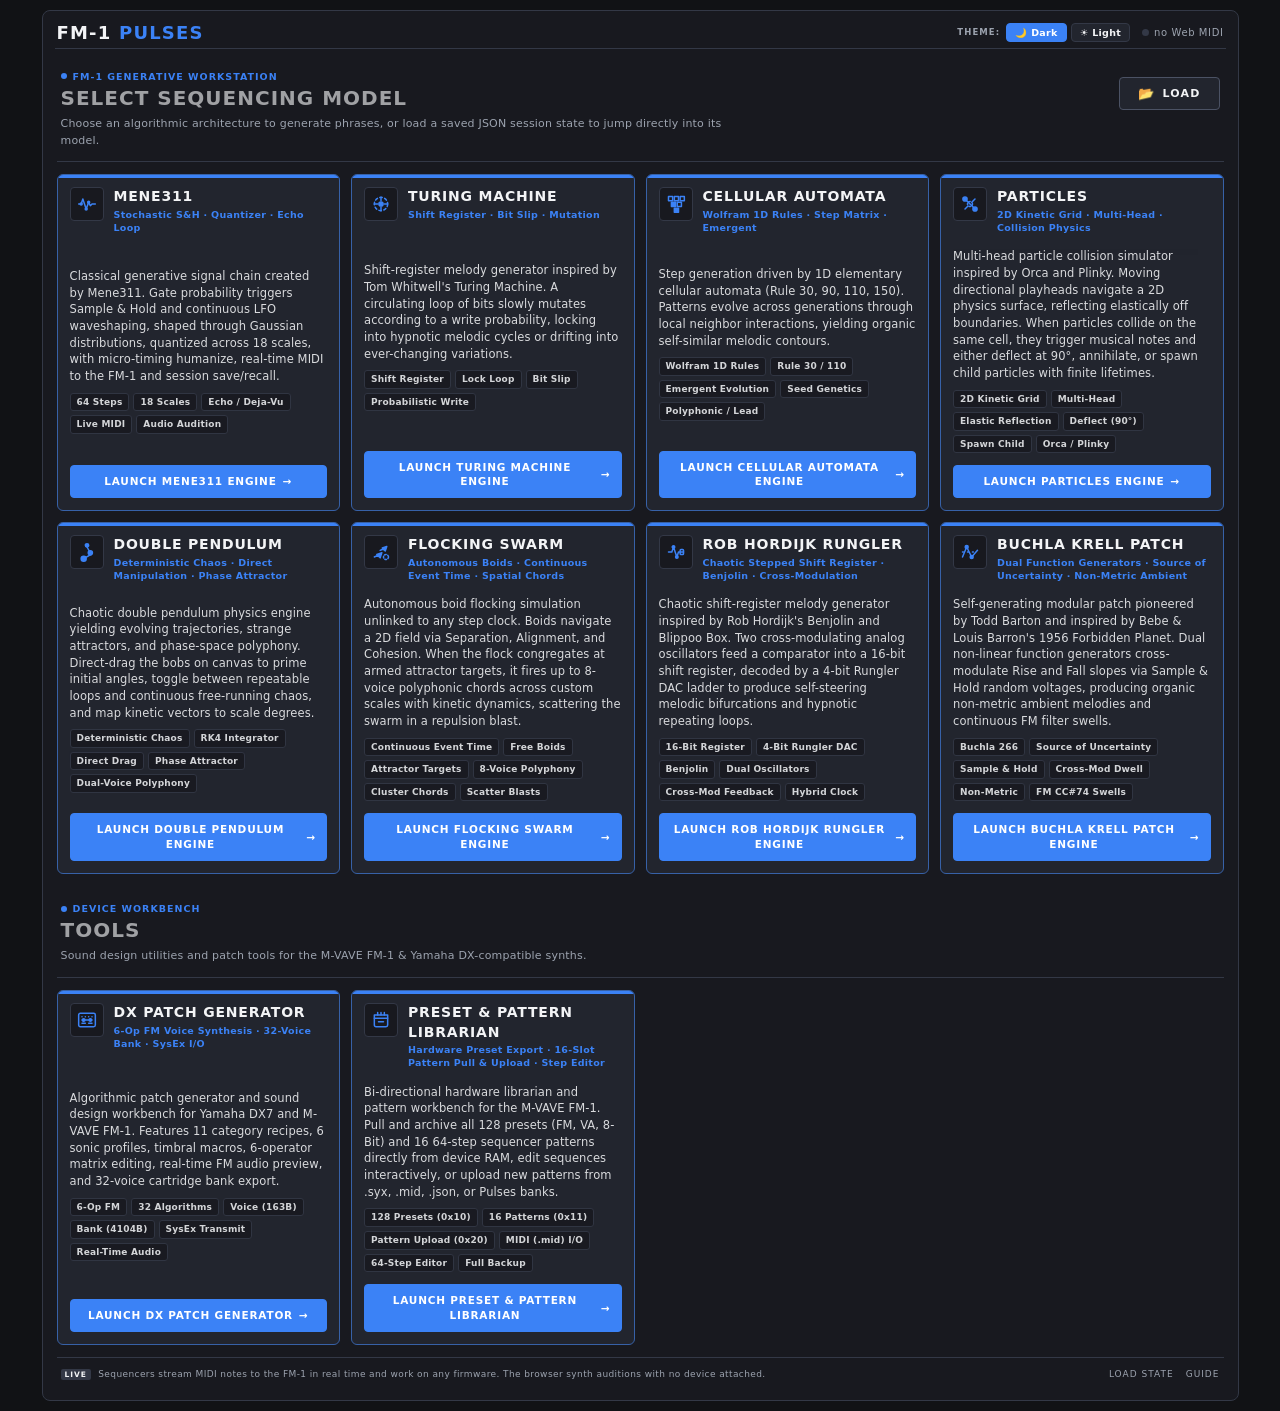
==== commit 01189de3: "refocus: browser-based sequencing plus minimal editor" ====
--- a/index.html
+++ b/index.html
@@ -9,7 +9,7 @@
 <link rel="stylesheet" href="css/style.css?v=1">
 <link rel="stylesheet" href="css/rack.css?v=4">
 <link rel="stylesheet" href="css/dxpatch.css?v=10">
-<link rel="stylesheet" href="css/vapatch.css?v=1">
+<link rel="stylesheet" href="css/librarian.css?v=3">
 </head>
 <body>
 <div class="case">
@@ -31,9 +31,20 @@
   <!-- LANDING INTERFACE: Model Selection -->
   <section id="view-landing" class="view-landing" aria-label="Sequencing Models">
     <div class="landing-hero">
-      <div class="landing-kicker">FM-1 GENERATIVE WORKSTATION</div>
-      <h2 class="landing-title">Select Sequencing Model</h2>
-      <p class="landing-subtitle">Choose an algorithmic architecture to generate 64-step phrases and freeze them into the M-VAVE FM-1's hardware sequencer memory.</p>
+      <div class="landing-hero-header">
+        <div>
+          <div class="landing-kicker">FM-1 GENERATIVE WORKSTATION</div>
+          <h2 class="landing-title">Select Sequencing Model</h2>
+        </div>
+        <div class="landing-hero-actions">
+          <label class="landing-load-btn" id="landing-load-btn" title="Upload a saved session JSON to load and launch its model">
+            <span class="load-icon" aria-hidden="true">📂</span>
+            <span>LOAD</span>
+            <input type="file" id="landing-load-file" accept=".json,.fm1p.json" style="display:none;">
+          </label>
+        </div>
+      </div>
+      <p class="landing-subtitle">Choose an algorithmic architecture to generate phrases, or load a saved JSON session state to jump directly into its model.</p>
     </div>
 
     <div id="models-grid" class="models-grid"></div>
@@ -49,26 +60,24 @@
 
     <div class="landing-footer">
       <div class="landing-firmware-note">
-        <span class="note-pill">FIRMWARE</span> SysEx Freeze requires <b>FM-1+VA / Baud Girl</b> firmware. Stock firmware supports live Web Audio &amp; MIDI audition.
+        <span class="note-pill">LIVE</span> Sequencers stream MIDI notes to the FM-1 in real time and work on any firmware. The browser synth auditions with no device attached.
       </div>
       <div class="landing-footer-actions">
+        <label class="glink landing-load-link" title="Upload a saved session JSON">load state<input type="file" id="landing-footer-load-file" accept=".json,.fm1p.json" style="display:none;"></label>
         <a class="glink" href="guide.html">guide</a>
       </div>
     </div>
   </section>
 
   <!-- SEQUENCER WORKSPACE: Shared Statusrow & Global Settings Bar -->
-  <section id="view-workspace" class="view-workspace view-traditional" style="display: none;" aria-label="Sequencer Workspace">
+  <section id="view-workspace" class="view-workspace view-mene311" style="display: none;" aria-label="Sequencer Workspace">
     <div class="statusrow">
       <a class="glink glink-model" id="link-models" href="#models" title="Return to sequencer models">‹ models</a>
       <a class="glink" href="guide.html">guide</a>
-      <a class="glink" id="export" title="Download the current state (knobs, seed, locks) as JSON — share it, import it later, reproduce the exact bank.">export</a>
-      <a class="glink" id="import" title="Load a state JSON file exported from FM-1 Pulses.">import</a>
-      <a class="glink" id="syx" title="Download the whole 16-slot bank as a .syx file — the SysEx messages any FM-1 tool can push to the device.">sysex</a>
-      <a class="glink" id="ble" title="Connect the FM-1 over Bluetooth MIDI for cable-free playback. Freeze and device reads still need USB.">bluetooth</a>
+      <a class="glink" href="#librarian" id="librarian-link" title="Switch to Preset &amp; Pattern Librarian">librarian</a>
+      <a class="glink" id="ble" title="Connect the FM-1 over Bluetooth MIDI for cable-free playback. Device reads still need USB.">bluetooth</a>
+
       <a class="glink" id="tips" title="Show or hide tooltips — turn them off if the hints cover the panel on a phone.">tips on</a>
-      <input type="file" id="importfile" accept=".json,application/json" hidden>
-      <button class="glink" id="diag" style="display:none" title="Read the FM-1's settings block, show it, and sync the Tempo knob to the device's BPM. Change one thing on the device itself, read again, and the bytes that move are that setting.">read device</button>
       <span id="status" class="status">loading…</span>
     </div>
 
@@ -83,8 +92,9 @@
           </div>
           <div class="presets global-presets" id="presets">
             <div id="preset-slots" class="preset-slots"></div>
-            <button id="freeze" title="Write the pattern into the FM-1 (F)">Freeze</button>
-            <button id="clearall" title="Erase pattern on the FM-1">Clear</button>
+            <button id="export" title="Download this session (model, parameters, seed, locks and model buffers) as a versioned .fm1p.json file.">export</button>
+            <button id="import" title="Load a .fm1p.json session — switches to the sequencer model it was saved from and restores its exact state.">import</button>
+            <input type="file" id="importfile" accept=".json,application/json" hidden>
           </div>
         </div>
         <div class="global-controls" id="global-controls"></div>
@@ -104,7 +114,7 @@
     <div class="sect sequence-bar" id="sequence" aria-label="Sequence"></div>
 
     <!-- MODEL 1: MENE311 SEQUENCER -->
-    <div id="model-traditional" class="model-view" style="display: none;">
+    <div id="model-mene311" class="model-view" style="display: none;">
       <div class="layout">
         <div class="module">
           <div class="rack" id="panel"></div>
@@ -142,6 +152,26 @@
     <!-- MODEL 4: PARTICLES (ORCA / PLINKY COLLISION SIMULATOR) -->
     <div id="model-particles" class="model-view" style="display: none;">
       <!-- Populated dynamically by js/particles.js -->
+    </div>
+
+    <!-- MODEL 5: DOUBLE PENDULUM CHAOTIC ATTRACTOR -->
+    <div id="model-pendulum" class="model-view" style="display: none;">
+      <!-- Populated dynamically by js/pendulum.js -->
+    </div>
+
+    <!-- MODEL 6: FLOCKING SWARM CHORD ENGINE (UNLINKED CONTINUOUS MODEL) -->
+    <div id="model-flock" class="model-view" style="display: none;">
+      <!-- Populated dynamically by js/flock.js -->
+    </div>
+
+    <!-- MODEL 7: ROB HORDIJK RUNGLER (CHAOTIC STEPPED SHIFT REGISTER) -->
+    <div id="model-rungler" class="model-view" style="display: none;">
+      <!-- Populated dynamically by js/rungler.js -->
+    </div>
+
+    <!-- MODEL 8: BUCHLA 266 KRELL GENERATIVE PATCH -->
+    <div id="model-krell" class="model-view" style="display: none;">
+      <!-- Populated dynamically by js/krell.js -->
     </div>
   </section>
 
@@ -156,7 +186,7 @@
         open .syx
         <input type="file" id="dxpatch-file-input" accept=".syx,application/octet-stream" hidden>
       </label>
-      <a class="glink" href="#va" id="dxpatch-link-va" title="Switch to Virtual Analogue Generator (FM-1+VA)">virtual analogue (va) ›</a>
+      <a class="glink" href="#librarian" title="Switch to Preset &amp; Pattern Librarian">librarian ›</a>
     </div>
 
     <div class="dxpatch-workspace">
@@ -451,292 +481,220 @@
     </div>
   </section>
 
-  <!-- TOOL: VA PATCH GENERATOR WORKBENCH -->
-  <section id="view-va" class="view-workspace view-va" style="display: none;" aria-label="Virtual Analogue Patch Generator">
+  <!-- TOOL: PRESET & PATTERN LIBRARIAN WORKBENCH -->
+  <section id="view-librarian" class="view-workspace view-librarian" style="display: none;" aria-label="Preset and Pattern Librarian">
     <div class="statusrow">
-      <a class="glink glink-model" id="va-link-models" href="#models" title="Return to models and tools">‹ tools</a>
+      <a class="glink glink-model" id="lib-link-models" href="#models" title="Return to models and tools">‹ tools</a>
       <a class="glink" href="guide.html">guide</a>
-      <a class="glink" id="va-top-dl-preset" title="Download current preset as 231-byte BaudGirl v4 SysEx file">save preset (.syx)</a>
-      <a class="glink" id="va-top-dl-pack" title="Download 16-preset pack as BaudGirl SysEx file">save pack (.syx)</a>
-      <label class="glink" title="Open .syx file (Preset or Pack)" style="cursor: pointer;">
-        open .syx
-        <input type="file" id="va-top-file-input" accept=".syx,application/octet-stream" hidden>
+      <a class="glink" id="lib-top-pull-presets" title="Pull presets in selected bank filter from FM-1 via SysEx 0x10">pull presets</a>
+      <a class="glink" id="lib-top-pull-patterns" title="Pull all 16 patterns from FM-1 RAM via SysEx 0x11">pull patterns</a>
+      <a class="glink" id="lib-top-export-bundle" title="Export all pulled presets and patterns as a single JSON backup bundle">backup (.json)</a>
+      <label class="glink" title="Import .syx, .mid, or .json files (Presets, Banks, or Patterns)" style="cursor: pointer;">
+        import file
+        <input type="file" id="lib-top-file-input" accept=".syx,.mid,.midi,.json,application/octet-stream,application/json" hidden>
       </label>
-      <a class="glink" href="#dxpatch" id="va-link-dxpatch" title="Switch to DX Patch Generator (FM-1 6-Op FM)">‹ dx patch (fm)</a>
-    </div>
-
-    <div class="va-workspace">
-      <!-- Left Column: Generator Controls & Hardware -->
-      <aside class="va-panel va-panel-left">
-        <div class="va-card">
-          <h3 class="va-heading">Sound Generator</h3>
-
-          <label class="va-field-label" for="va-category-select">Category Template</label>
-          <select id="va-category-select" class="va-select">
-            <option value="supersaw">⚡ Trance Supersaw Lead</option>
-            <option value="acid">🧪 Acid 303 Squelch Bass</option>
-            <option value="reese">🔊 Reese / Neuro Sub Bass</option>
-            <option value="pad">🌊 Warm Analog Drift Pad</option>
-            <option value="pluck">🪕 Poly Pluck / Arp</option>
-            <option value="pwm">🎻 Hollow PWM Strings</option>
-            <option value="brass">🎺 Vintage CS / OB Brass</option>
-            <option value="chip">👾 Bitcrushed Pulse Lead</option>
-            <option value="fx">🛸 Modulated Noise / FX</option>
-          </select>
-
-          <label class="va-field-label" for="va-profile-select">Sonic Profile Layer</label>
-          <select id="va-profile-select" class="va-select">
-            <option value="none">Neutral (Standard)</option>
-            <option value="warm">Warm &amp; Subby</option>
-            <option value="bright">Bright &amp; Open</option>
-            <option value="aggressive">Aggressive &amp; Driven</option>
-            <option value="wide">Wide Unison</option>
-            <option value="lofi">Lo-Fi Drifty</option>
-          </select>
-        </div>
-
-        <div class="va-card">
-          <h3 class="va-heading">Timbral Macros</h3>
-
-          <div class="va-slider-row" title="Filter Cutoff Bias">
-            <div class="va-slider-header">
-              <span>Cutoff</span>
-              <span id="va-val-cutoff" class="va-mono-val">0.60</span>
-            </div>
-            <input type="range" id="va-slider-cutoff" class="va-range" min="0" max="1" step="0.05" value="0.6" />
-          </div>
-
-          <div class="va-slider-row" title="Unison Supersaw &amp; Detune Spread">
-            <div class="va-slider-header">
-              <span>Unison</span>
-              <span id="va-val-unison" class="va-mono-val">0.50</span>
-            </div>
-            <input type="range" id="va-slider-unison" class="va-range" min="0" max="1" step="0.05" value="0.5" />
-          </div>
-
-          <div class="va-slider-row" title="Envelope Speed">
-            <div class="va-slider-header">
-              <span>Env Speed</span>
-              <span id="va-val-speed" class="va-mono-val">0.50</span>
-            </div>
-            <input type="range" id="va-slider-speed" class="va-range" min="0" max="1" step="0.05" value="0.5" />
-          </div>
-
-          <div class="va-slider-row" title="Effects Chain Density">
-            <div class="va-slider-header">
-              <span>FX Density</span>
-              <span id="va-val-fx" class="va-mono-val">0.50</span>
-            </div>
-            <input type="range" id="va-slider-fx" class="va-range" min="0" max="1" step="0.05" value="0.5" />
-          </div>
-
-          <div class="va-slider-row" title="Mutation Rate">
-            <div class="va-slider-header">
-              <span>Mutation Rate</span>
-              <span id="va-val-mutation" class="va-mono-val">0.20</span>
-            </div>
-            <input type="range" id="va-slider-mutation" class="va-range" min="0.05" max="1" step="0.05" value="0.2" />
-          </div>
-        </div>
-
-        <div class="va-card">
-          <button id="va-btn-generate" class="va-btn-block primary" title="Generate VA preset (Space)">
-            <span>🎲 Generate Preset</span> <kbd>Space</kbd>
+      <a class="glink" href="#dxpatch" title="Switch to DX Patch Generator (FM-1 6-Op FM)">dx patch</a>
+    </div>
+
+    <div class="lib-workspace">
+      <!-- Left Column: Hardware Preset & Pattern Transfer Operations -->
+      <aside class="lib-panel lib-panel-left">
+        <div class="lib-card">
+          <div class="lib-card-header">
+            <h3 class="lib-heading">Presets (1–128)</h3>
+            <div class="lib-seg-group" id="lib-bank-filter-group" title="Filter preset slots by bank (A: 1–32, B: 33–64, C: 65–96, D: 97–128, VA: 113–128)">
+              <button type="button" class="lib-seg-btn active" data-bank="all" title="All 128 Presets">ALL</button>
+              <button type="button" class="lib-seg-btn" data-bank="A" title="Bank A (Slots 1–32)">A</button>
+              <button type="button" class="lib-seg-btn" data-bank="B" title="Bank B (Slots 33–64)">B</button>
+              <button type="button" class="lib-seg-btn" data-bank="C" title="Bank C (Slots 65–96)">C</button>
+              <button type="button" class="lib-seg-btn" data-bank="D" title="Bank D (Slots 97–128)">D</button>
+              <button type="button" class="lib-seg-btn" data-bank="VA" title="VA Pack (Slots 113–128)">VA</button>
+            </div>
+          </div>
+
+          <div class="lib-btn-grid-2">
+            <button type="button" id="lib-btn-pull-preset" class="lib-btn-sm primary" title="Read selected preset slot from FM-1 via SysEx 0x10">📥 Pull Slot</button>
+            <button type="button" id="lib-btn-pull-bank" class="lib-btn-sm primary" title="Read all slots in active bank filter from FM-1">📥 Pull Bank</button>
+            <button type="button" id="lib-btn-write-preset" class="lib-btn-sm warning" title="Write selected preset to FM-1 slot via 231B SysEx 0x04">📤 Write Slot</button>
+            <button type="button" id="lib-btn-open-editor" class="lib-btn-sm" title="Open selected preset in DX Patch or VA Patch Editor">🔧 Edit Patch</button>
+          </div>
+
+          <div class="lib-btn-grid-2" style="margin-top:6px;">
+            <button type="button" id="lib-btn-dl-preset-v4" class="lib-btn-sm" title="Download selected preset as 231-byte BaudGirl v4 .syx">💾 Slot 231B</button>
+            <button type="button" id="lib-btn-dl-preset-dx7" class="lib-btn-sm" title="Download selected preset as 163-byte DX7 VCED .syx">💾 Slot VCED</button>
+            <button type="button" id="lib-btn-dl-bank-v4" class="lib-btn-sm" title="Download active bank filter as multi-preset 231B .syx pack">📦 Bank 231B</button>
+            <button type="button" id="lib-btn-dl-bank-dx7" class="lib-btn-sm" title="Download 32-voice DX7 VMEM cartridge bank (4104B .syx)">📦 DX7 4104B</button>
+          </div>
+          <button type="button" id="lib-btn-dl-presets-json" class="lib-btn-block" style="margin-top:6px; margin-bottom:0;" title="Export pulled presets as JSON">
+            <span>📄 Export Presets (.json)</span>
           </button>
-          <button id="va-btn-mutate" class="va-btn-block warning" title="Mutate current preset (M)">
-            <span>🧬 Mutate Preset</span> <kbd>M</kbd>
+
+          <div id="lib-progress-wrap" class="lib-progress-wrap">
+            <div class="lib-progress-header">
+              <span id="lib-progress-label">Reading…</span>
+              <button type="button" id="lib-btn-cancel-transfer" class="lib-btn-sm" style="padding:1px 6px;" title="Cancel active MIDI transfer">✕</button>
+            </div>
+            <div class="lib-progress-bar">
+              <div id="lib-progress-fill" class="lib-progress-fill"></div>
+            </div>
+          </div>
+        </div>
+
+        <div class="lib-card">
+          <div class="lib-card-header">
+            <h3 class="lib-heading">Patterns (P1–P16)</h3>
+          </div>
+
+          <button type="button" id="lib-btn-upload-pattern" class="lib-btn-block primary" title="Upload active pattern to FM-1 slot via SysEx 0x20 (U or F)">
+            <span>📤 Upload Pattern to FM-1</span> <kbd>U</kbd>
           </button>
-          <button id="va-btn-add-bank" class="va-btn-block" title="Store preset into active pack slot (B)">
-            <span>📥 Save to Pack Slot</span> <kbd>B</kbd>
+
+          <div class="lib-btn-grid-2">
+            <button type="button" id="lib-btn-pull-pattern" class="lib-btn-sm primary" title="Pull selected pattern slot from FM-1 RAM via SysEx 0x11">📥 Pull Pat</button>
+            <button type="button" id="lib-btn-pull-all-patterns" class="lib-btn-sm primary" title="Pull all 16 patterns from FM-1 RAM">📥 Pull 16</button>
+            <button type="button" id="lib-btn-upload-all-patterns" class="lib-btn-sm warning" title="Upload all 16 patterns to FM-1 slots 1–16">📤 Upload 16</button>
+            <button type="button" id="lib-btn-pull-seq" class="lib-btn-sm" title="Import all 16 slots from Pulses Sequencer workspace bank">🔄 From Seq</button>
+          </div>
+
+          <div class="lib-btn-grid-2" style="margin-top:6px;">
+            <button type="button" id="lib-btn-send-seq" class="lib-btn-sm" title="Copy active pattern into Pulses Sequencer workspace bank">➡ To Seq Slot</button>
+            <button type="button" id="lib-btn-dl-pat-syx" class="lib-btn-sm" title="Download active pattern as FM-1 0x20 .syx">💾 Pat .syx</button>
+            <button type="button" id="lib-btn-dl-all-pat-syx" class="lib-btn-sm" title="Download all 16 patterns as a single .syx file">📦 16 Pat .syx</button>
+            <button type="button" id="lib-btn-dl-pat-mid" class="lib-btn-sm" title="Export active pattern as a Standard MIDI File (.mid)">🎵 Export .mid</button>
+          </div>
+          <button type="button" id="lib-btn-dl-pat-json" class="lib-btn-block" style="margin-top:6px; margin-bottom:0;" title="Export all 16 patterns as JSON">
+            <span>📄 Export Patterns (.json)</span>
           </button>
         </div>
 
-        <div class="va-card">
-          <h3 class="va-heading">Hardware &amp; SysEx</h3>
-          <div class="va-btn-grid-2">
-            <button id="va-btn-send-cc" class="va-btn-sm" title="Beam real-time MIDI CCs to M-VAVE FM-1 (no flash wear)">📡 Beam CCs</button>
-            <button id="va-btn-send-v4" class="va-btn-sm" title="Write 231-byte BaudGirl v4 SysEx to Target Slot">💾 Write 231B</button>
-          </div>
-
-          <div style="display:flex; justify-content:space-between; align-items:center; margin-top:6px; font-size:10px; color:var(--dim);">
-            <label style="display:flex; align-items:center; gap:5px; cursor:pointer;" title="Automatically stream real-time MIDI CCs on generate/edit">
-              <input type="checkbox" id="va-chk-auto-cc" checked />
-              <span>Auto-CC</span>
-            </label>
-            <div class="va-stepper" title="Target FM-1 Preset Number (1-128, VA Pack defaults to 113-128)">
-              <button type="button" id="va-slot-prev" class="va-stepper-btn" title="Previous Slot">‹</button>
-              <input type="number" id="va-target-slot" min="1" max="128" value="113" class="va-stepper-input" title="Slot (1–128)" />
-              <button type="button" id="va-slot-next" class="va-stepper-btn" title="Next Slot">›</button>
-            </div>
-            <label style="display:flex; align-items:center; gap:4px;">
-              <span>Ch:</span>
-              <select id="va-midi-channel-select" class="va-select" style="width: auto; padding: 1px 4px; margin-bottom: 0;">
-                <option value="0">1</option><option value="1">2</option><option value="2">3</option><option value="3">4</option>
-                <option value="4">5</option><option value="5">6</option><option value="6">7</option><option value="7">8</option>
-                <option value="8">9</option><option value="9">10</option><option value="10">11</option><option value="11">12</option>
-                <option value="12">13</option><option value="13">14</option><option value="14">15</option><option value="15">16</option>
-              </select>
-            </label>
-          </div>
-
-          <div style="margin-top:6px;">
-            <label class="va-field-label" for="va-audition-mode-select">Audition Audio</label>
-            <select id="va-audition-mode-select" class="va-select">
-              <option value="auto">Auto (FM-1 if connected, else Browser)</option>
-              <option value="browser">Browser VA Synth Only</option>
-              <option value="hardware">M-VAVE FM-1 Hardware Only</option>
+        <div class="lib-card">
+          <div class="lib-card-header">
+            <h3 class="lib-heading">Audition &amp; File I/O</h3>
+          </div>
+          <div style="display:flex; gap:6px; align-items:center;">
+            <select id="lib-audition-mode-select" class="lib-select" style="margin-bottom:0; flex:1;" title="Audio output target for pattern &amp; keyboard audition">
+              <option value="auto">Auto (FM-1 or Browser)</option>
+              <option value="browser">Browser Synth Only</option>
+              <option value="hardware">FM-1 Hardware Only</option>
               <option value="both">Both (Browser + FM-1)</option>
             </select>
-          </div>
-
-          <div class="va-btn-grid-2" style="margin-top:8px;">
-            <button id="va-btn-dl-preset" class="va-btn-sm" title="Download 231-byte single preset .syx">💾 Preset 231B</button>
-            <button id="va-btn-dl-pack" class="va-btn-sm" title="Download 16-preset pack .syx (compatible with BaudGirl Device Manager)">💾 Pack 16 .syx</button>
-          </div>
-          <div class="va-file-drop" id="va-drop-area">
-            <span>📂 Drop or click to load <code>.syx</code></span>
-            <input type="file" id="va-panel-file-input" accept=".syx,application/octet-stream" hidden />
+            <select id="lib-midi-channel-select" class="lib-select" style="width:auto; margin-bottom:0; padding:4px 6px;" title="MIDI Channel (1–16)">
+              <option value="0">Ch 1</option><option value="1">Ch 2</option><option value="2">Ch 3</option><option value="3">Ch 4</option>
+              <option value="4">Ch 5</option><option value="5">Ch 6</option><option value="6">Ch 7</option><option value="7">Ch 8</option>
+              <option value="8">Ch 9</option><option value="9">Ch 10</option><option value="10">Ch 11</option><option value="11">Ch 12</option>
+              <option value="12">Ch 13</option><option value="13">Ch 14</option><option value="14">Ch 15</option><option value="15">Ch 16</option>
+            </select>
+          </div>
+          <div class="lib-file-drop" id="lib-drop-area" title="Drop or click to import .syx (Preset, Bank, or Pattern), .mid (MIDI sequence), or .json">
+            <span>📂 Drop or click: <code>.syx</code> <code>.mid</code> <code>.json</code></span>
+            <input type="file" id="lib-panel-file-input" accept=".syx,.mid,.midi,.json,application/octet-stream,application/json" hidden />
           </div>
         </div>
       </aside>
 
-      <!-- Center Column: Voice Inspector & Interactive VA Surfaces -->
-      <div class="va-panel va-panel-center">
-        <!-- Voice Header Card -->
-        <div class="va-voice-header">
-          <div class="va-title-group">
-            <span class="va-micro-label">PRESET NAME (10 CHARS)</span>
-            <input type="text" id="va-name-input" class="va-name-input" maxlength="10" value="INIT VA" spellcheck="false" />
-          </div>
-
-          <div class="va-param-pill" title="Oscillator Waveform">
-            <span class="va-micro-label">WAVE</span>
-            <div class="va-seg-group" id="va-wave-group">
-              <button type="button" class="va-seg-btn" data-wave="0">SIN</button>
-              <button type="button" class="va-seg-btn active" data-wave="1">SAW</button>
-              <button type="button" class="va-seg-btn" data-wave="2">TRI</button>
-              <button type="button" class="va-seg-btn" data-wave="3">SQR</button>
-            </div>
-          </div>
-
-          <div class="va-param-pill" title="Filter Mode">
-            <span class="va-micro-label">FILTER</span>
-            <div class="va-seg-group" id="va-filter-group">
-              <button type="button" class="va-seg-btn active" data-ftype="0">LP12</button>
-              <button type="button" class="va-seg-btn" data-ftype="1">LP24</button>
-              <button type="button" class="va-seg-btn" data-ftype="2">BP</button>
-              <button type="button" class="va-seg-btn" data-ftype="3">HP</button>
-            </div>
-          </div>
-
-          <div class="va-param-pill" title="Filter Key Tracking">
-            <span class="va-micro-label">KEY TRK</span>
-            <div class="va-seg-group" id="va-keytrk-group">
-              <button type="button" class="va-seg-btn" data-ktrk="0">0%</button>
-              <button type="button" class="va-seg-btn" data-ktrk="1">33%</button>
-              <button type="button" class="va-seg-btn active" data-ktrk="2">67%</button>
-              <button type="button" class="va-seg-btn" data-ktrk="3">100%</button>
-            </div>
-          </div>
-
-          <div class="va-param-pill" title="Polyphonic / Monophonic Glide Mode">
-            <span class="va-micro-label">VOICE</span>
-            <div class="va-seg-group" id="va-mono-group">
-              <button type="button" class="va-seg-btn active" data-mono="0">POLY</button>
-              <button type="button" class="va-seg-btn" data-mono="1">MONO</button>
-            </div>
-          </div>
-
-          <div class="va-param-pill" title="Transpose (0–48 semitones, 24 = C3)">
-            <span class="va-micro-label">TRANSPOSE</span>
-            <div class="va-stepper">
-              <button type="button" id="va-transpose-prev" class="va-stepper-btn" title="Decrease Transpose">‹</button>
-              <input type="number" id="va-transpose-input" min="0" max="48" value="24" class="va-stepper-input" title="Transpose (0–48)" />
-              <button type="button" id="va-transpose-next" class="va-stepper-btn" title="Increase Transpose">›</button>
-            </div>
-          </div>
-        </div>
-
-        <!-- 3 Interactive Visualizers Grid -->
-        <div class="va-viz-grid">
-          <div class="va-card">
-            <div class="va-card-header">
-              <span class="va-card-title">Oscillator</span>
-            </div>
-            <div class="va-canvas-body">
-              <canvas id="va-osc-canvas" width="240" height="120" title="Click to cycle Waveform; drag X for Detune/PWM, drag Y for Super unison"></canvas>
-            </div>
-          </div>
-
-          <div class="va-card">
-            <div class="va-card-header">
-              <span class="va-card-title">Filter Response</span>
-            </div>
-            <div class="va-canvas-body">
-              <canvas id="va-filter-canvas" width="280" height="120" title="Drag X for Cutoff, drag Y for Resonance, scroll wheel for Filter Env"></canvas>
-            </div>
-          </div>
-
-          <div class="va-card">
-            <div class="va-card-header">
-              <span class="va-card-title">Amp ADSR</span>
-            </div>
-            <div class="va-canvas-body">
-              <canvas id="va-env-canvas" width="240" height="120" title="Drag Attack, Decay, Sustain, and Release nodes directly"></canvas>
-            </div>
-          </div>
-        </div>
-
-        <!-- Scrubbable Parameter Grid -->
-        <div class="va-card">
-          <div class="va-card-header">
-            <span class="va-card-title">Synth Parameters (Drag or Scroll on Any Cell)</span>
-          </div>
-          <div id="va-scrub-grid" class="va-param-strip"></div>
-        </div>
-
-        <!-- 7-Unit Effects Chain -->
-        <div class="va-card">
-          <div class="va-card-header">
-            <span class="va-card-title">7-Unit Effects Chain</span>
-          </div>
-          <div id="va-fx-grid" class="va-fx-grid"></div>
-        </div>
-
-        <!-- Audition Keyboard -->
-        <div class="va-card">
-          <div class="va-card-header">
-            <span class="va-card-title" title="Click keys or use keys A–K (W E T Y U for sharps)">Interactive Audition Keyboard</span>
-          </div>
-          <div id="va-piano-keyboard" class="va-keyboard-wrap"></div>
+      <!-- Center Column: 64-Step Pattern Preview & Preset Inspector -->
+      <div class="lib-panel lib-panel-center">
+        <!-- Pattern Preview Card -->
+        <div class="lib-card">
+          <div class="lib-toolbar-strip">
+            <button type="button" id="lib-btn-play-pattern" class="lib-btn-sm primary" title="Play / Stop active pattern (Space)">▶ Play</button>
+
+            <div class="lib-param-pill" title="Target FM-1 Pattern Slot (P1–P16)">
+              <span class="lib-micro-label">SLOT</span>
+              <div class="lib-stepper">
+                <button type="button" id="lib-pat-slot-prev" class="lib-stepper-btn" title="Previous Pattern">‹</button>
+                <span id="lib-pat-slot-val" class="lib-stepper-val">P1</span>
+                <button type="button" id="lib-pat-slot-next" class="lib-stepper-btn" title="Next Pattern">›</button>
+              </div>
+            </div>
+
+            <div class="lib-param-pill" title="Pattern Step Length (1–64)">
+              <span class="lib-micro-label">LEN</span>
+              <span id="lib-pat-len-val" class="lib-stepper-val">16 st</span>
+            </div>
+
+            <div class="lib-param-pill" title="Step Rate Division">
+              <span class="lib-micro-label">RATE</span>
+              <span id="lib-pat-rate" class="lib-stepper-val" style="min-width:34px;">1/16</span>
+            </div>
+
+            <div class="lib-param-pill" title="Pattern Tempo (30–300 BPM)">
+              <span class="lib-micro-label">BPM</span>
+              <span id="lib-pat-tempo-val" class="lib-stepper-val">120</span>
+            </div>
+
+            <div class="lib-param-pill" title="Gate Duration (5–100%)">
+              <span class="lib-micro-label">GATE</span>
+              <span id="lib-pat-gate-val" class="lib-stepper-val">80%</span>
+            </div>
+
+            <div class="lib-param-pill" title="Swing (50–75%)">
+              <span class="lib-micro-label">SWG</span>
+              <span id="lib-pat-swing-val" class="lib-stepper-val">50%</span>
+            </div>
+
+            <div class="lib-param-pill" title="Total Notes in Pattern" style="margin-left:auto;">
+              <span class="lib-micro-label">NOTES</span>
+              <span id="lib-pat-notes-val" class="lib-stepper-val" style="color:var(--accent); font-weight:700;">0</span>
+            </div>
+          </div>
+
+          <!-- Read-Only Pattern Visualizer Canvas -->
+          <div class="lib-canvas-wrap" style="margin-top:6px;">
+            <canvas id="lib-pattern-canvas" width="720" height="180" title="Pattern Preview"></canvas>
+          </div>
+        </div>
+
+        <!-- Preset Inspector Card -->
+        <div class="lib-card">
+          <div class="lib-toolbar-strip">
+            <div class="lib-param-pill" title="Selected Preset Slot (1–128)">
+              <span class="lib-micro-label">PRESET</span>
+              <div class="lib-stepper">
+                <button type="button" id="lib-preset-prev" class="lib-stepper-btn" title="Previous Preset">‹</button>
+                <span id="lib-preset-slot-label" class="lib-stepper-val" style="min-width:64px;">#001 · A01</span>
+                <button type="button" id="lib-preset-next" class="lib-stepper-btn" title="Next Preset">›</button>
+              </div>
+            </div>
+
+            <div class="lib-param-pill" title="Preset Name (10 ASCII chars)">
+              <span class="lib-micro-label">NAME</span>
+              <input type="text" id="lib-preset-name-input" class="lib-name-input" maxlength="10" value="" placeholder="EMPTY" spellcheck="false" />
+            </div>
+
+            <span id="lib-preset-engine-badge" class="lib-badge" title="Detected Synth Engine (FM / VA / 8BIT)">EMPTY</span>
+
+            <div id="lib-preset-summary" class="lib-preset-summary" style="flex:1;"></div>
+          </div>
         </div>
       </div>
 
-      <!-- Right Column: 16-Preset VA Pack Manager (Slots 113–128) -->
-      <aside class="va-panel va-panel-right">
-        <div class="va-card">
-          <div class="va-card-header">
-            <h3 class="va-heading" style="margin:0;">16-Preset VA Pack</h3>
-            <span id="va-bank-slot-indicator" class="va-badge">Slot 113</span>
-          </div>
-          <div class="va-btn-grid-2">
-            <button id="va-btn-fill-pack" class="va-btn-sm" title="Generate 16 VA presets of current category">⚡ Gen 16</button>
-            <button id="va-btn-fill-mixed" class="va-btn-sm" title="Generate 16 mixed-category VA presets">🌈 Mixed 16</button>
-          </div>
-          <button id="va-btn-export-pack" class="va-btn-block primary" style="margin-top:6px; font-size:10px;">
-            <span>📦 Download Pack (.syx)</span>
-          </button>
-          <div id="va-bank-list" class="va-bank-list" style="margin-top:8px;"></div>
+      <!-- Right Column: 16 Pattern Slots & 128 Preset Library -->
+      <aside class="lib-panel lib-panel-right">
+        <div class="lib-card">
+          <div class="lib-card-header">
+            <h3 class="lib-heading">16 Pattern Slots</h3>
+            <span id="lib-active-pat-badge" class="lib-badge">P1</span>
+          </div>
+          <div id="lib-pattern-list" class="lib-pattern-grid"></div>
+        </div>
+
+        <div class="lib-card">
+          <div class="lib-card-header">
+            <h3 class="lib-heading">Preset Library</h3>
+            <span id="lib-preset-count-badge" class="lib-badge">0 / 128</span>
+          </div>
+          <div id="lib-preset-list" class="lib-preset-list"></div>
         </div>
       </aside>
     </div>
 
     <div style="font-size:10px; color:var(--dim); padding:4px 2px; display:flex; justify-content:space-between;">
-      <span id="va-status-message">Ready. Drag on Oscillator, Filter, or ADSR canvases, or press Space to generate.</span>
-      <span><kbd>Space</kbd> Generate &nbsp; <kbd>M</kbd> Mutate &nbsp; <kbd>B</kbd> To Pack &nbsp; <kbd>E</kbd> Export Pack</span>
+      <span id="lib-status-message">Ready. Pull or import presets and patterns, or upload and export to FM-1 hardware.</span>
+      <span><kbd>Space</kbd> Play/Stop Pattern &nbsp; <kbd>U</kbd> Upload Pattern</span>
     </div>
   </section>
 </div>
-<script type="module" src="js/rack.js?v=10"></script>
+<script type="module" src="js/rack.js?v=17"></script>
 </body>
 </html>
--- a/css/rack.css
+++ b/css/rack.css
@@ -206,6 +206,60 @@
   content: ""; width: 6px; height: 6px; border-radius: 50%;
   background: var(--accent);
 }
+.landing-hero-header {
+  display: flex;
+  align-items: flex-end;
+  justify-content: space-between;
+  flex-wrap: wrap;
+  gap: 12px;
+  margin-bottom: 6px;
+}
+.landing-hero-header .landing-title {
+  margin: 0;
+}
+.landing-hero-actions {
+  display: flex;
+  align-items: center;
+  gap: 8px;
+}
+.landing-load-btn {
+  display: inline-flex;
+  align-items: center;
+  gap: 7px;
+  padding: 8px 18px;
+  font-family: inherit;
+  font-size: 11px;
+  font-weight: 700;
+  letter-spacing: 1.2px;
+  text-transform: uppercase;
+  color: var(--fg);
+  background: var(--panel2);
+  border: 1px solid var(--line-focus);
+  border-radius: 4px;
+  cursor: pointer;
+  transition: all .15s ease;
+  user-select: none;
+}
+.landing-load-btn:hover {
+  background: var(--panel);
+  border-color: var(--accent);
+  color: var(--accent);
+  transform: translateY(-1px);
+}
+.landing-load-btn:active {
+  transform: translateY(0);
+}
+.landing-load-btn .load-icon {
+  font-size: 13px;
+  line-height: 1;
+}
+.landing-load-link {
+  cursor: pointer;
+}
+.view-landing.drag-hover {
+  outline: 2px dashed var(--accent);
+  outline-offset: -4px;
+}
 .landing-title {
   font-size: 20px; font-weight: 700; letter-spacing: 1px;
   text-transform: uppercase; margin: 0 0 6px; color: var(--fg);
@@ -366,7 +420,7 @@
 }
 .landing-footer-actions .glink:hover { color: var(--accent); }
 
-.view-traditional {
+.view-mene311 {
   width: 100%; min-width: 0;
   display: block;
 }
@@ -1353,19 +1407,22 @@
   color: var(--dim);
 }
 
-.turing-bit-grid {
+.turing-bit-grid,
+.rungler-bit-grid {
   display: grid;
   grid-template-columns: repeat(16, 1fr);
   gap: 4px;
 }
 
 @media (max-width: 860px) {
-  .turing-bit-grid {
+  .turing-bit-grid,
+  .rungler-bit-grid {
     grid-template-columns: repeat(8, 1fr);
   }
 }
 
-.turing-bit-btn {
+.turing-bit-btn,
+.rungler-bit-btn {
   font: inherit;
   display: flex;
   flex-direction: column;
@@ -1383,34 +1440,51 @@
   position: relative;
 }
 
-.turing-bit-btn:hover {
+.turing-bit-btn:hover,
+.rungler-bit-btn:hover {
   border-color: var(--fg);
   color: var(--fg);
 }
 
-.turing-bit-btn.is-one {
+.turing-bit-btn.is-one,
+.rungler-bit-btn.is-one {
   background: var(--accent);
   border-color: var(--accent);
   color: #ffffff;
 }
 
-.turing-bit-btn.is-zero {
+.turing-bit-btn.is-zero,
+.rungler-bit-btn.is-zero {
   background: var(--panel);
   border-color: var(--line);
   color: var(--dim);
 }
 
-.turing-bit-btn.in-dac {
+.turing-bit-btn.in-dac,
+.rungler-bit-btn.in-dac {
   box-shadow: inset 0 0 0 2px var(--accent2, #f59e0b);
 }
 
-.turing-bit-btn.now {
+.turing-bit-btn.now,
+.rungler-bit-btn.now {
   outline: 2px solid var(--fg);
   outline-offset: 1px;
   z-index: 2;
 }
 
-.turing-bit-num {
+.rungler-bit-btn.is-tap::after {
+  content: "TAP";
+  position: absolute;
+  top: 1px;
+  right: 2px;
+  font-size: 6px;
+  font-weight: 700;
+  color: var(--accent2, #f59e0b);
+  letter-spacing: -0.2px;
+}
+
+.turing-bit-num,
+.rungler-bit-num {
   font-size: 7.5px;
   font-weight: 600;
   opacity: 0.75;
@@ -1418,7 +1492,8 @@
   margin-bottom: 2px;
 }
 
-.turing-bit-val {
+.turing-bit-val,
+.rungler-bit-val {
   font-family: ui-monospace, SFMono-Regular, Menlo, Monaco, Consolas, monospace;
   font-size: 13px;
   font-weight: 700;
@@ -1949,7 +2024,7 @@
   border-top: 2px solid color-mix(in srgb, var(--accent) 70%, var(--line));
 }
 
-/* Active Gate State - in the style of the traditional sequencer grid */
+/* Active Gate State - in the style of the Mene311 sequencer grid */
 .rhythm-step-btn.is-active {
   background: var(--accent);
   border-color: var(--accent);
@@ -2401,5 +2476,65 @@
   font-variant-numeric: tabular-nums;
 }
 
-
-
+/* ==========================================================================
+   DOUBLE PENDULUM MODEL STYLES
+   ========================================================================== */
+.pendulum-layout {
+  gap: 16px;
+}
+
+.pendulum-canvas {
+  cursor: crosshair;
+}
+
+.pendulum-canvas:active {
+  cursor: grabbing;
+}
+
+.pendulum-sector-matrix {
+  display: grid;
+  grid-template-columns: repeat(12, 1fr);
+  gap: 3px;
+  margin-top: 8px;
+}
+
+.pendulum-sector-btn {
+  font-family: inherit;
+  font-size: 8px;
+  padding: 4px 1px;
+  background: var(--panel2);
+  color: var(--dim);
+  border: 1px solid var(--line);
+  border-radius: 3px;
+  cursor: pointer;
+  text-align: center;
+  user-select: none;
+}
+
+.pendulum-sector-btn:hover {
+  background: var(--line);
+  color: var(--fg);
+}
+
+.pendulum-sector-btn.is-active {
+  background: var(--accent);
+  color: #fff;
+  border-color: var(--accent);
+  font-weight: 700;
+}
+
+/* ==========================================================================
+   FLOCKING SWARM MODEL STYLES (UNLINKED FREE MODEL)
+   ========================================================================== */
+.flock-layout {
+  gap: 16px;
+}
+
+.flock-display canvas {
+  cursor: crosshair;
+}
+
+.flock-display canvas:active {
+  cursor: grabbing;
+}
+
--- a/css/librarian.css
+++ b/css/librarian.css
@@ -0,0 +1,601 @@
+/* css/librarian.css — FM-1 Preset & Pattern Librarian Workbench styling */
+
+.view-librarian {
+  display: flex;
+  flex-direction: column;
+  gap: 10px;
+  animation: landingFadeIn 0.2s ease-out;
+}
+
+.lib-workspace {
+  display: grid;
+  grid-template-columns: 270px minmax(0, 1fr) 250px;
+  gap: 10px;
+  align-items: start;
+}
+
+@media (max-width: 1120px) {
+  .lib-workspace {
+    grid-template-columns: 260px 1fr;
+  }
+  .lib-panel-right {
+    grid-column: span 2;
+  }
+}
+
+@media (max-width: 768px) {
+  .lib-workspace {
+    grid-template-columns: 1fr;
+  }
+  .lib-panel-right {
+    grid-column: span 1;
+  }
+}
+
+.lib-panel {
+  display: flex;
+  flex-direction: column;
+  gap: 10px;
+  padding: 0;
+  margin: 0;
+  min-width: 0;
+}
+
+.lib-card {
+  background: var(--panel2);
+  border: 1px solid var(--line);
+  border-radius: 6px;
+  padding: 8px 10px;
+  min-width: 0;
+  display: flex;
+  flex-direction: column;
+}
+
+.lib-card-header {
+  display: flex;
+  align-items: center;
+  justify-content: space-between;
+  flex-wrap: wrap;
+  gap: 6px;
+  margin-bottom: 8px;
+  padding-bottom: 4px;
+  border-bottom: 1px solid var(--line);
+}
+
+.lib-heading {
+  margin: 0 0 8px 0;
+  padding: 0 0 4px 0;
+  font-size: 10px;
+  letter-spacing: 1.2px;
+  text-transform: uppercase;
+  color: var(--fg);
+  font-weight: 700;
+  border-bottom: 1px solid var(--line);
+  line-height: 1.2;
+}
+
+.lib-card-title {
+  font-size: 10px;
+  font-weight: 700;
+  text-transform: uppercase;
+  letter-spacing: 1px;
+  color: var(--fg);
+}
+
+/* Segmented Pills & Bank Filters */
+.lib-seg-group {
+  display: inline-flex;
+  background: var(--panel);
+  border: 1px solid var(--line);
+  border-radius: 4px;
+  overflow: hidden;
+}
+
+.lib-seg-btn {
+  background: transparent;
+  color: var(--dim);
+  border: none;
+  border-right: 1px solid var(--line);
+  padding: 3px 6px;
+  font-size: 9.5px;
+  font-weight: 700;
+  cursor: pointer;
+  font-family: inherit;
+  border-radius: 0;
+}
+
+.lib-seg-btn:last-child {
+  border-right: none;
+}
+
+.lib-seg-btn:hover {
+  color: var(--fg);
+}
+
+.lib-seg-btn.active {
+  background: var(--accent);
+  color: #ffffff;
+}
+
+/* Buttons */
+.lib-btn-block {
+  width: 100%;
+  box-sizing: border-box;
+  display: flex;
+  align-items: center;
+  justify-content: space-between;
+  padding: 6px 10px;
+  font-size: 10.5px;
+  font-weight: 700;
+  color: var(--fg);
+  background: var(--panel);
+  border: 1px solid var(--line);
+  border-radius: 4px;
+  cursor: pointer;
+  margin-bottom: 6px;
+  font-family: inherit;
+}
+
+.lib-btn-block:hover:not(:disabled) {
+  background: var(--panel2);
+  border-color: var(--line-focus);
+}
+
+.lib-btn-block.primary {
+  background: var(--accent);
+  color: #ffffff;
+  border-color: var(--accent);
+}
+
+.lib-btn-block.primary:hover:not(:disabled) {
+  opacity: 0.92;
+}
+
+.lib-btn-block.ok {
+  background: var(--ok);
+  color: #111215;
+  border-color: var(--ok);
+}
+
+.lib-btn-block.danger {
+  background: var(--err);
+  color: #ffffff;
+  border-color: var(--err);
+}
+
+.lib-btn-block kbd {
+  background: rgba(0, 0, 0, 0.25);
+  padding: 1px 5px;
+  border-radius: 3px;
+  font-size: 9px;
+  font-family: inherit;
+  color: inherit;
+}
+
+.lib-btn-grid-2 {
+  display: grid;
+  grid-template-columns: 1fr 1fr;
+  gap: 6px;
+  margin-bottom: 6px;
+}
+
+.lib-btn-grid-3 {
+  display: grid;
+  grid-template-columns: 1fr 1fr 1fr;
+  gap: 5px;
+  margin-bottom: 6px;
+}
+
+.lib-btn-sm {
+  width: 100%;
+  box-sizing: border-box;
+  padding: 4px 6px;
+  font-size: 10px;
+  font-weight: 700;
+  color: var(--fg);
+  background: var(--panel);
+  border: 1px solid var(--line);
+  border-radius: 4px;
+  cursor: pointer;
+  font-family: inherit;
+  text-align: center;
+  white-space: nowrap;
+  overflow: hidden;
+  text-overflow: ellipsis;
+}
+
+.lib-btn-sm:hover:not(:disabled) {
+  border-color: var(--line-focus);
+}
+
+.lib-btn-sm.primary {
+  background: var(--accent);
+  color: #ffffff;
+  border-color: var(--accent);
+}
+
+.lib-btn-sm.warning {
+  border-color: #f59e0b;
+  color: #f59e0b;
+}
+
+.lib-btn-sm.danger {
+  border-color: var(--err);
+  color: var(--err);
+}
+
+.lib-btn-sm.active-rec,
+.lib-btn-sm.playing {
+  background: var(--err);
+  color: #ffffff;
+  border-color: var(--err);
+}
+
+.lib-btn-sm:disabled,
+.lib-btn-block:disabled {
+  opacity: 0.45;
+  cursor: not-allowed;
+}
+
+.lib-select {
+  width: 100%;
+  background: var(--panel);
+  color: var(--fg);
+  border: 1px solid var(--line);
+  border-radius: 4px;
+  padding: 4px 6px;
+  font-size: 10px;
+  font-family: inherit;
+  outline: none;
+}
+
+.lib-name-input {
+  font-family: var(--font-mono, monospace);
+  font-size: 11px;
+  font-weight: 700;
+  letter-spacing: 0.8px;
+  text-transform: uppercase;
+  color: var(--accent);
+  background: var(--panel);
+  border: 1px solid var(--line);
+  border-radius: 3px;
+  padding: 2px 6px;
+  width: 96px;
+  outline: none;
+}
+
+/* Progress Bar */
+.lib-progress-wrap {
+  display: none;
+  flex-direction: column;
+  gap: 4px;
+  margin: 4px 0 6px 0;
+  padding: 6px;
+  background: var(--panel);
+  border: 1px solid var(--line);
+  border-radius: 4px;
+}
+
+.lib-progress-wrap.active {
+  display: flex;
+}
+
+.lib-progress-top,
+.lib-progress-header {
+  display: flex;
+  justify-content: space-between;
+  align-items: center;
+  font-size: 9.5px;
+  color: var(--fg);
+  font-weight: 700;
+}
+
+.lib-progress-bar {
+  width: 100%;
+  height: 5px;
+  background: var(--panel2);
+  border: 1px solid var(--line);
+  border-radius: 2px;
+  overflow: hidden;
+}
+
+.lib-progress-fill {
+  height: 100%;
+  width: 0%;
+  background: var(--accent);
+  transition: width 0.1s ease;
+}
+
+/* File Drop Zone */
+.lib-file-drop {
+  border: 1px dashed var(--line-focus);
+  border-radius: 4px;
+  padding: 8px 6px;
+  text-align: center;
+  font-size: 10px;
+  color: var(--dim);
+  cursor: pointer;
+  background: var(--panel);
+  margin-top: 6px;
+}
+
+.lib-file-drop:hover,
+.lib-file-drop.dragover {
+  border-color: var(--accent);
+  color: var(--fg);
+}
+
+/* Header Pills & Steppers */
+.lib-header-strip,
+.lib-toolbar-strip {
+  display: flex;
+  flex-wrap: wrap;
+  align-items: center;
+  gap: 6px;
+  padding: 6px 8px;
+  background: var(--panel);
+  border: 1px solid var(--line);
+  border-radius: 5px;
+}
+
+.lib-param-pill {
+  display: flex;
+  flex-direction: column;
+  gap: 2px;
+  background: var(--panel2);
+  border: 1px solid var(--line);
+  border-radius: 4px;
+  padding: 3px 6px;
+}
+
+.lib-micro-label {
+  font-size: 8.5px;
+  text-transform: uppercase;
+  letter-spacing: 0.8px;
+  color: var(--dim);
+  font-weight: 700;
+}
+
+.lib-stepper {
+  display: inline-flex;
+  align-items: center;
+  background: var(--panel);
+  border: 1px solid var(--line);
+  border-radius: 3px;
+  overflow: hidden;
+}
+
+.lib-stepper-btn {
+  background: var(--panel2);
+  color: var(--fg);
+  border: none;
+  padding: 2px 6px;
+  font-size: 11px;
+  font-weight: 700;
+  cursor: pointer;
+  line-height: 1;
+  border-radius: 0;
+}
+
+.lib-stepper-btn:hover {
+  background: var(--accent);
+  color: #ffffff;
+}
+
+.lib-stepper-input {
+  width: 38px !important;
+  border: none !important;
+  background: transparent !important;
+  color: var(--fg) !important;
+  text-align: center !important;
+  font-size: 10.5px !important;
+  font-weight: 700 !important;
+  padding: 2px 2px !important;
+  outline: none !important;
+  -moz-appearance: textfield;
+}
+
+.lib-stepper-input::-webkit-outer-spin-button,
+.lib-stepper-input::-webkit-inner-spin-button {
+  -webkit-appearance: none;
+  margin: 0;
+}
+
+.lib-stepper-val {
+  min-width: 42px;
+  text-align: center;
+  font-size: 10px;
+  font-weight: 700;
+  color: var(--fg);
+  padding: 2px 5px;
+  user-select: none;
+}
+
+/* Interactive Pattern Canvas */
+.lib-canvas-wrap {
+  background: var(--bg);
+  border: 1px solid var(--line);
+  border-radius: 4px;
+  overflow: hidden;
+}
+
+#lib-pattern-canvas {
+  display: block;
+  width: 100%;
+  height: 180px;
+  cursor: default;
+}
+
+/* Preset Inspector Summary */
+.lib-preset-summary {
+  display: grid;
+  grid-template-columns: repeat(auto-fit, minmax(92px, 1fr));
+  gap: 6px;
+}
+
+.lib-meta-box {
+  background: var(--panel);
+  border: 1px solid var(--line);
+  border-radius: 4px;
+  padding: 4px 7px;
+  display: flex;
+  flex-direction: column;
+  gap: 2px;
+}
+
+.lib-meta-val {
+  font-size: 11px;
+  font-weight: 700;
+  color: var(--fg);
+  white-space: nowrap;
+  overflow: hidden;
+  text-overflow: ellipsis;
+}
+
+.lib-badge {
+  display: inline-block;
+  padding: 2px 6px;
+  font-size: 9px;
+  font-weight: 700;
+  border-radius: 3px;
+  text-transform: uppercase;
+  letter-spacing: 0.6px;
+  background: var(--panel);
+  border: 1px solid var(--line);
+  color: var(--fg);
+}
+
+.lib-badge.fm {
+  color: #22c55e;
+  border-color: #22c55e;
+  background: rgba(34, 197, 94, 0.14);
+}
+
+.lib-badge.va {
+  color: #f59e0b;
+  border-color: #f59e0b;
+  background: rgba(245, 158, 11, 0.14);
+}
+
+.lib-badge.b8 {
+  color: #a855f7;
+  border-color: #a855f7;
+  background: rgba(168, 85, 247, 0.14);
+}
+
+/* Right Column: 16-Pattern Bank Grid & 128-Preset List */
+.lib-pattern-bank-grid,
+.lib-pattern-grid {
+  display: grid;
+  grid-template-columns: repeat(4, 1fr);
+  gap: 5px;
+}
+
+.lib-pat-slot {
+  background: var(--panel);
+  border: 1px solid var(--line);
+  border-radius: 4px;
+  padding: 5px 4px;
+  display: flex;
+  flex-direction: column;
+  align-items: center;
+  gap: 3px;
+  cursor: pointer;
+  user-select: none;
+}
+
+.lib-pat-slot:hover {
+  border-color: var(--line-focus);
+}
+
+.lib-pat-slot.active {
+  border-color: var(--accent);
+  outline: 1px solid var(--accent);
+}
+
+.lib-pat-slot-id {
+  font-size: 9.5px;
+  font-weight: 700;
+  color: var(--fg);
+}
+
+.lib-pat-slot.active .lib-pat-slot-id {
+  color: var(--accent);
+}
+
+.lib-pat-slot-meta {
+  font-size: 8.5px;
+  color: var(--dim);
+}
+
+.lib-pat-mini-bar {
+  display: grid;
+  grid-template-columns: repeat(8, 1fr);
+  gap: 1px;
+  width: 100%;
+}
+
+.lib-pat-mini-bar i {
+  height: 3px;
+  background: var(--line);
+}
+
+.lib-pat-mini-bar i.on {
+  background: var(--accent);
+}
+
+/* 128-Preset Scrollable List */
+.lib-preset-list {
+  display: flex;
+  flex-direction: column;
+  gap: 3px;
+  max-height: 360px;
+  overflow-y: auto;
+  padding-right: 2px;
+}
+
+.lib-preset-row {
+  display: grid;
+  grid-template-columns: 54px 1fr auto;
+  align-items: center;
+  gap: 6px;
+  padding: 4px 6px;
+  background: var(--panel);
+  border: 1px solid var(--line);
+  border-radius: 4px;
+  cursor: pointer;
+  font-size: 10px;
+  user-select: none;
+}
+
+.lib-preset-row:hover {
+  border-color: var(--line-focus);
+}
+
+.lib-preset-row.active {
+  border-color: var(--accent);
+  outline: 1px solid var(--accent);
+}
+
+.lib-preset-row.unread {
+  opacity: 0.68;
+}
+
+.lib-preset-num {
+  color: var(--dim);
+  font-weight: 700;
+  font-size: 9px;
+}
+
+.lib-preset-row.active .lib-preset-num {
+  color: var(--accent);
+}
+
+.lib-preset-name {
+  color: var(--fg);
+  font-weight: 700;
+  letter-spacing: 0.4px;
+  overflow: hidden;
+  text-overflow: ellipsis;
+  white-space: nowrap;
+}
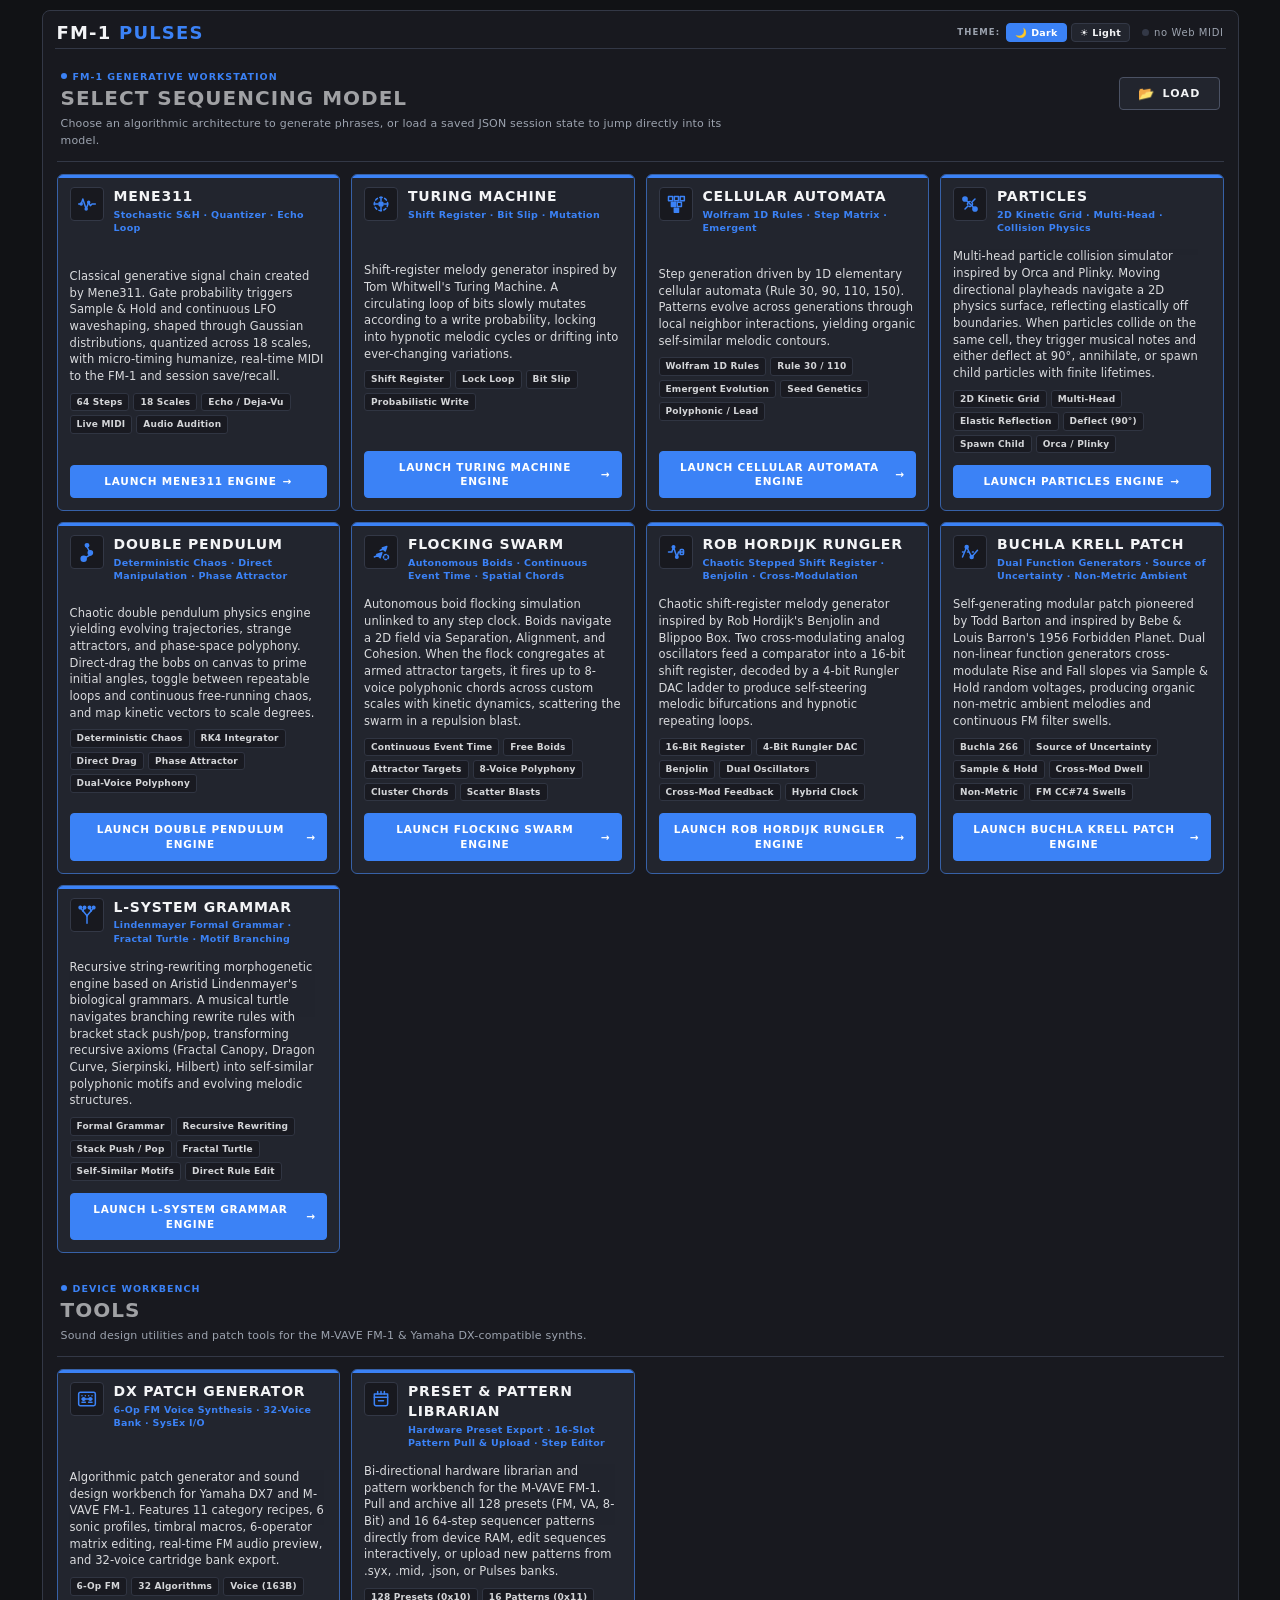
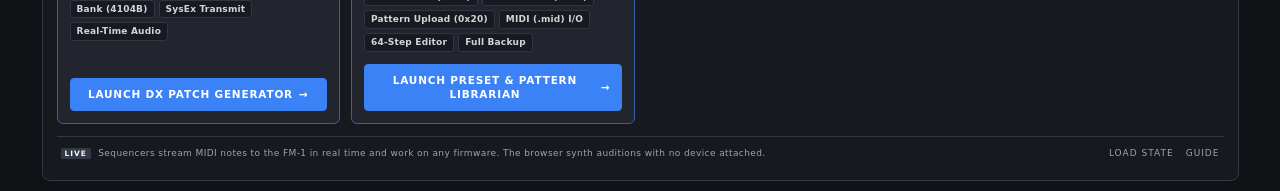
==== commit 85e00608: "feat(lsystem): implement L-System morphogenetic grammar sequencer model (Step 1)" ====
--- a/index.html
+++ b/index.html
@@ -172,6 +172,11 @@
     <!-- MODEL 8: BUCHLA 266 KRELL GENERATIVE PATCH -->
     <div id="model-krell" class="model-view" style="display: none;">
       <!-- Populated dynamically by js/krell.js -->
+    </div>
+
+    <!-- MODEL 9: L-SYSTEM MORPHOGENETIC GRAMMAR -->
+    <div id="model-lsystem" class="model-view" style="display: none;">
+      <!-- Populated dynamically by js/lsystem.js -->
     </div>
   </section>
 
--- a/css/rack.css
+++ b/css/rack.css
@@ -2538,3 +2538,152 @@
   cursor: grabbing;
 }
 
+/* ==========================================================================
+   L-SYSTEM MORPHOGENETIC GRAMMAR MODEL STYLES
+   ========================================================================== */
+.lsystem-layout {
+  gap: 16px;
+}
+
+.lsystem-rule-grid {
+  display: flex;
+  flex-direction: column;
+  gap: 6px;
+}
+
+.lsystem-rule-row {
+  display: flex;
+  align-items: center;
+  gap: 8px;
+}
+
+.lsystem-rule-lhs {
+  font-family: inherit;
+  font-size: 10px;
+  font-weight: 700;
+  color: var(--accent);
+  min-width: 68px;
+  user-select: none;
+}
+
+.lsystem-rule-input {
+  flex: 1;
+  background: var(--panel2);
+  border: 1px solid var(--line);
+  color: var(--fg);
+  font-family: monospace;
+  font-size: 11px;
+  font-weight: 600;
+  padding: 4px 8px;
+  border-radius: 4px;
+  outline: none;
+  box-sizing: border-box;
+  transition: border-color .12s ease;
+}
+
+.lsystem-rule-input:focus {
+  border-color: var(--accent);
+}
+
+.lsystem-select {
+  background: var(--panel2);
+  border: 1px solid var(--line);
+  color: var(--fg);
+  font-family: inherit;
+  font-size: 10px;
+  font-weight: 600;
+  padding: 4px 6px;
+  border-radius: 4px;
+  outline: none;
+  cursor: pointer;
+}
+
+.lsystem-select:focus {
+  border-color: var(--accent);
+}
+
+.lsystem-param-grid {
+  display: grid;
+  grid-template-columns: repeat(4, 1fr);
+  gap: 8px;
+}
+
+@media (max-width: 800px) {
+  .lsystem-param-grid {
+    grid-template-columns: repeat(2, 1fr);
+  }
+}
+
+.lsystem-canvas {
+  background: var(--panel);
+  border: 1px solid var(--line);
+  display: block;
+}
+
+.lsystem-ribbon {
+  display: flex;
+  gap: 3px;
+  overflow-x: auto;
+  padding: 6px 4px;
+  background: var(--panel2);
+  border: 1px solid var(--line);
+  border-radius: 4px;
+  scrollbar-width: thin;
+  scrollbar-color: var(--line) var(--panel2);
+}
+
+.lsystem-chip {
+  font-family: monospace;
+  font-size: 10px;
+  font-weight: 700;
+  padding: 2px 6px;
+  border-radius: 3px;
+  background: var(--panel);
+  border: 1px solid var(--line);
+  color: var(--dim);
+  cursor: pointer;
+  user-select: none;
+  white-space: nowrap;
+  transition: all .1s ease;
+}
+
+.lsystem-chip:hover {
+  border-color: var(--accent);
+  color: var(--fg);
+}
+
+.lsystem-chip.chip-f {
+  color: var(--accent);
+  font-weight: 700;
+}
+
+.lsystem-chip.chip-turn {
+  color: var(--accent2);
+}
+
+.lsystem-chip.chip-bracket {
+  color: var(--ok);
+}
+
+.lsystem-chip.chip-oct {
+  color: var(--fg);
+}
+
+.lsystem-chip.chip-var {
+  color: var(--dim);
+}
+
+.lsystem-chip.is-active {
+  background: var(--accent);
+  color: #fff;
+  border-color: var(--accent);
+  outline: 2px solid var(--fg);
+}
+
+.lsystem-chip.chip-more {
+  background: transparent;
+  border: none;
+  color: var(--dim);
+  cursor: default;
+}
+
